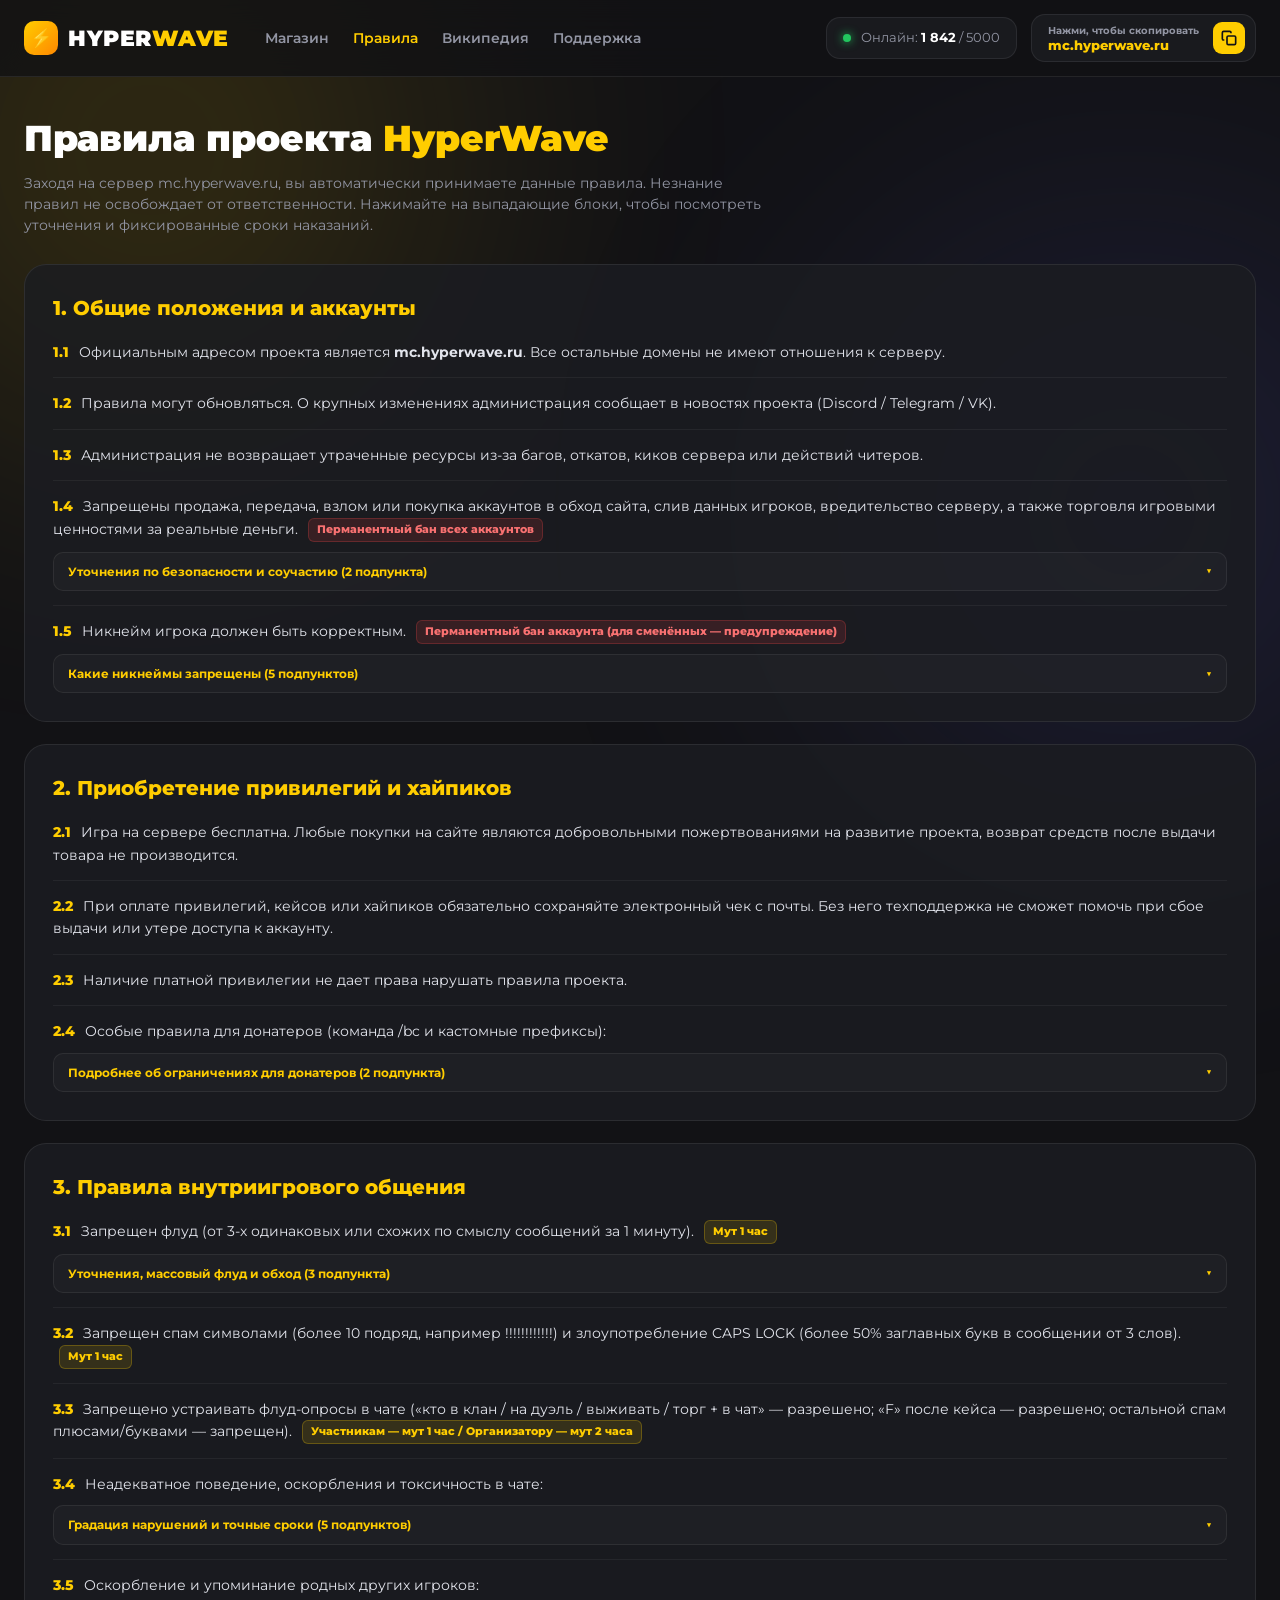
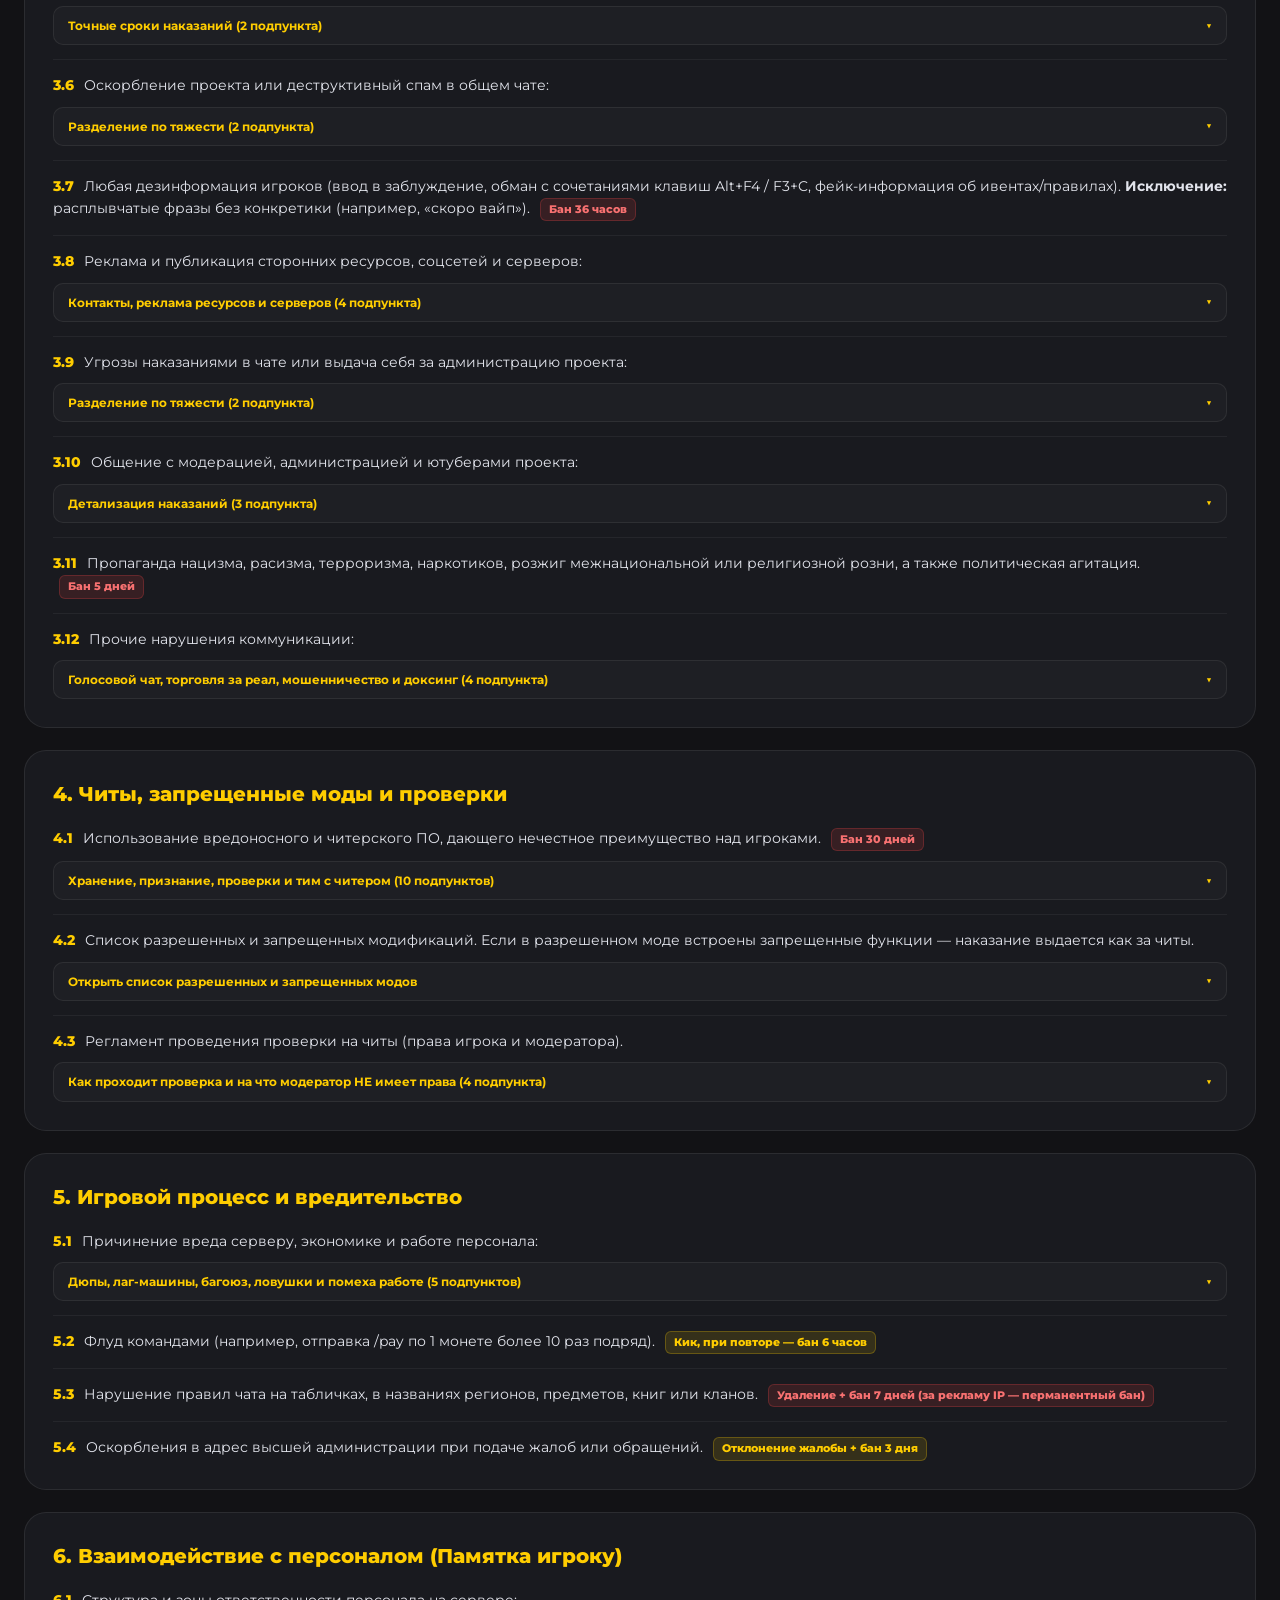
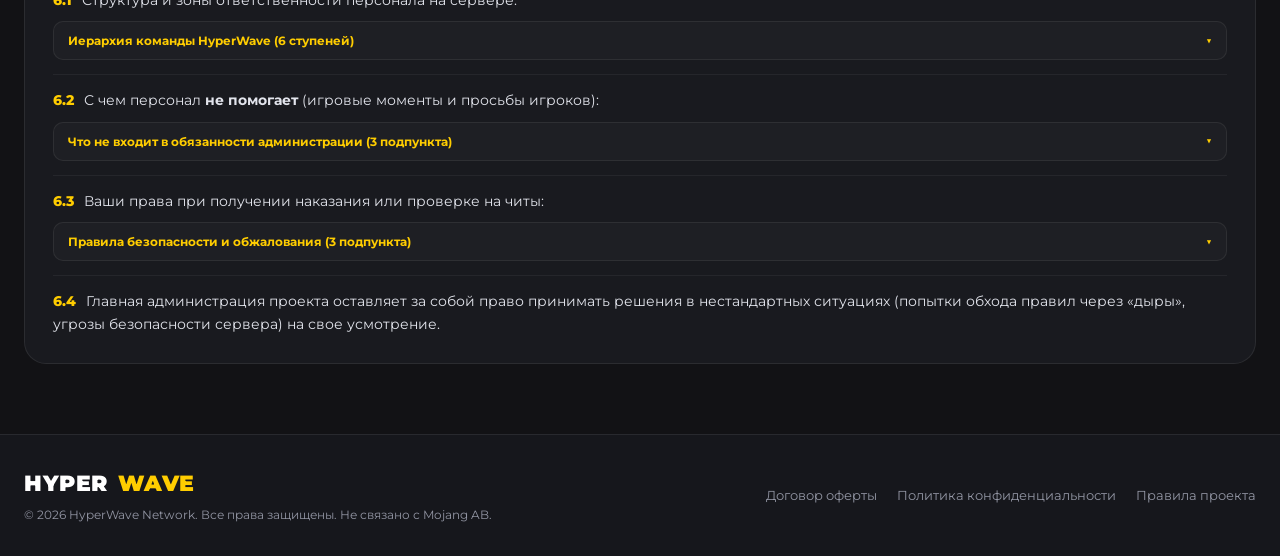
==== rules.html @ 08b2f6ff "Add files via upload" ====
<!DOCTYPE html>
<html lang="ru">
<head>
    <meta charset="UTF-8">
    <meta name="viewport" content="width=device-width, initial-scale=1.0">
    <title>HyperWave — Правила сервера</title>
    <link rel="stylesheet" href="style.css">
    <link href="https://fonts.googleapis.com/css2?family=Montserrat:wght@500;600;700;800;900&display=swap" rel="stylesheet">
    <style>
        .rules-header {
            margin: 34px 0 28px;
        }
        .rules-header h1 {
            font-size: 36px;
            font-weight: 900;
            margin-bottom: 8px;
        }
        .rules-header p {
            color: var(--text-muted);
            font-size: 14px;
            max-width: 740px;
        }
        .rules-container {
            display: flex;
            flex-direction: column;
            gap: 22px;
            margin-bottom: 70px;
        }
        .rule-card {
            background: var(--bg-surface);
            border: 1px solid var(--border);
            border-radius: var(--radius-lg);
            padding: 28px;
        }
        .rule-card h2 {
            font-size: 20px;
            font-weight: 800;
            margin-bottom: 18px;
            color: var(--accent);
            display: flex;
            align-items: center;
            gap: 10px;
        }
        .rule-list {
            display: flex;
            flex-direction: column;
            gap: 14px;
        }
        .rule-item {
            font-size: 14px;
            line-height: 1.6;
            color: #e2e4ec;
            padding-bottom: 14px;
            border-bottom: 1px solid rgba(255, 255, 255, 0.05);
        }
        .rule-item:last-child {
            border-bottom: none;
            padding-bottom: 0;
        }
        .rule-num {
            font-weight: 800;
            color: var(--accent);
            margin-right: 6px;
        }
        .punish {
            display: inline-block;
            background: rgba(239, 68, 68, 0.14);
            color: #f87171;
            border: 1px solid rgba(239, 68, 68, 0.25);
            font-size: 11px;
            font-weight: 800;
            padding: 2px 8px;
            border-radius: 6px;
            margin-left: 6px;
            vertical-align: middle;
        }
        .punish.soft {
            background: rgba(255, 205, 0, 0.12);
            color: var(--accent);
            border-color: rgba(255, 205, 0, 0.25);
        }
        .punish.green {
            background: rgba(34, 197, 94, 0.14);
            color: #4ade80;
            border-color: rgba(34, 197, 94, 0.25);
        }

        /* Выпадающие списки */
        details.rule-details {
            margin-top: 10px;
            background: rgba(255, 255, 255, 0.025);
            border: 1px solid rgba(255, 255, 255, 0.07);
            border-radius: var(--radius-sm);
            overflow: hidden;
            transition: border-color 0.2s ease;
        }
        details.rule-details[open] {
            border-color: rgba(255, 205, 0, 0.35);
        }
        details.rule-details summary {
            padding: 9px 14px;
            font-size: 12px;
            font-weight: 700;
            color: var(--accent);
            cursor: pointer;
            list-style: none;
            display: flex;
            align-items: center;
            justify-content: space-between;
            user-select: none;
            transition: background 0.2s ease;
        }
        details.rule-details summary::-webkit-details-marker {
            display: none;
        }
        details.rule-details summary:hover {
            background: rgba(255, 205, 0, 0.06);
        }
        details.rule-details summary::after {
            content: '▼';
            font-size: 10px;
            transition: transform 0.25s ease;
        }
        details.rule-details[open] summary::after {
            transform: rotate(180deg);
        }
        .sub-rules {
            padding: 12px 16px 14px;
            border-top: 1px solid rgba(255, 255, 255, 0.05);
            display: flex;
            flex-direction: column;
            gap: 10px;
            background: rgba(18, 18, 21, 0.45);
            animation: slideDown 0.22s ease-out;
        }
        @keyframes slideDown {
            from { opacity: 0; transform: translateY(-4px); }
            to { opacity: 1; transform: translateY(0); }
        }
        .sub-rule-item {
            font-size: 13px;
            color: #c5c8d4;
            line-height: 1.55;
            padding-left: 10px;
            border-left: 2px solid rgba(255, 205, 0, 0.35);
        }
        .sub-num {
            font-weight: 800;
            color: #ffffff;
            margin-right: 5px;
        }
        .mods-grid {
            display: grid;
            grid-template-columns: repeat(auto-fill, minmax(250px, 1fr));
            gap: 8px;
            margin-top: 6px;
        }
        .mod-tag {
            background: var(--bg-input);
            border: 1px solid var(--border);
            padding: 6px 10px;
            border-radius: 7px;
            font-size: 12px;
            display: flex;
            justify-content: space-between;
            align-items: center;
            gap: 8px;
        }
        .mod-tag span {
            color: #f87171;
            font-weight: 700;
            font-size: 11px;
            white-space: nowrap;
        }
        .mod-tag.soft span {
            color: var(--accent);
        }
        .mod-tag.allowed span {
            color: #4ade80;
        }
        .nav-links a.active {
            color: var(--accent);
        }
    </style>
</head>
<body>

    <div class="bg-glow bg-glow-1"></div>
    <div class="bg-glow bg-glow-2"></div>

    <header class="navbar">
        <div class="container nav-inner">
            <div class="nav-left">
                <a href="index.html" class="logo">
                    <span class="logo-badge">⚡</span>
                    <span class="logo-text">HYPER<span class="accent">WAVE</span></span>
                </a>
                <nav class="nav-links">
    <a href="index.html">Магазин</a>
    <a href="rules.html" class="active">Правила</a>
    <a href="#">Википедия</a>
    <a href="#">Поддержка</a>
</nav>
            </div>

            <div class="nav-right">
                <div class="online-pill">
                    <span class="pulse-dot"></span>
                    <span>Онлайн: <strong>1 842</strong> / 5000</span>
                </div>
                <button class="ip-header-btn" onclick="copyIP()">
                    <div class="ip-header-meta">
                        <span class="ip-label">Нажми, чтобы скопировать</span>
                        <span class="ip-val" id="server-ip">mc.hyperwave.ru</span>
                    </div>
                    <div class="copy-icon-box">
                        <svg width="16" height="16" viewBox="0 0 24 24" fill="none" stroke="currentColor" stroke-width="2.5">
                            <rect x="9" y="9" width="13" height="13" rx="2" ry="2"></rect>
                            <path d="M5 15H4a2 2 0 0 1-2-2V4a2 2 0 0 1 2-2h9a2 2 0 0 1 2 2v1"></path>
                        </svg>
                    </div>
                </button>
            </div>
        </div>
    </header>

    <main class="container">
        <div class="rules-header">
            <h1>Правила проекта <span class="accent">HyperWave</span></h1>
            <p>Заходя на сервер mc.hyperwave.ru, вы автоматически принимаете данные правила. Незнание правил не освобождает от ответственности. Нажимайте на выпадающие блоки, чтобы посмотреть уточнения и фиксированные сроки наказаний.</p>
        </div>

        <div class="rules-container">
            <!-- 1. Общие положения -->
            <section class="rule-card">
                <h2>1. Общие положения и аккаунты</h2>
                <div class="rule-list">
                    <div class="rule-item">
                        <span class="rule-num">1.1</span> Официальным адресом проекта является <strong>mc.hyperwave.ru</strong>. Все остальные домены не имеют отношения к серверу.
                    </div>
                    <div class="rule-item">
                        <span class="rule-num">1.2</span> Правила могут обновляться. О крупных изменениях администрация сообщает в новостях проекта (Discord / Telegram / VK).
                    </div>
                    <div class="rule-item">
                        <span class="rule-num">1.3</span> Администрация не возвращает утраченные ресурсы из-за багов, откатов, киков сервера или действий читеров.
                    </div>
                    <div class="rule-item">
                        <span class="rule-num">1.4</span> Запрещены продажа, передача, взлом или покупка аккаунтов в обход сайта, слив данных игроков, вредительство серверу, а также торговля игровыми ценностями за реальные деньги. <span class="punish">Перманентный бан всех аккаунтов</span>
                        <details class="rule-details">
                            <summary>Уточнения по безопасности и соучастию (2 подпункта)</summary>
                            <div class="sub-rules">
                                <div class="sub-rule-item"><span class="sub-num">1.4.1</span> Осознанное соучастие в продаже валюты, взломах или вредительстве проекту наказывается аналогично. <span class="punish">Перманентный бан</span></div>
                                <div class="sub-rule-item"><span class="sub-num">1.4.2</span> Ответственность за безопасность аккаунта несет его владелец. Если аккаунт был взломан или передан, и с него нанесли серьезный вред серверу — разбану он не подлежит.</div>
                            </div>
                        </details>
                    </div>
                    <div class="rule-item">
                        <span class="rule-num">1.5</span> Никнейм игрока должен быть корректным. <span class="punish">Перманентный бан аккаунта (для сменённых — предупреждение)</span>
                        <details class="rule-details">
                            <summary>Какие никнеймы запрещены (5 подпунктов)</summary>
                            <div class="sub-rules">
                                <div class="sub-rule-item"><span class="sub-num">1.5.1</span> Имитирующие никнеймы высшей администрации (исключение — медиа-партнеры проекта).</div>
                                <div class="sub-rule-item"><span class="sub-num">1.5.2</span> Содержащие прямой мат, оскорбления игроков или пожелания смерти сотрудникам проекта.</div>
                                <div class="sub-rule-item"><span class="sub-num">1.5.3</span> Сексуального или откровенно аморального характера.</div>
                                <div class="sub-rule-item"><span class="sub-num">1.5.4</span> Содержащие названия читов и запрещенного ПО (пример: <code>Celestial777</code>).</div>
                                <div class="sub-rule-item"><span class="sub-num">1.5.5</span> Содержащие рекламу сторонних серверов или слова из анти-спам фильтра (в том числе завуалированные).</div>
                            </div>
                        </details>
                    </div>
                </div>
            </section>

            <!-- 2. Донат и платные услуги -->
            <section class="rule-card">
                <h2>2. Приобретение привилегий и хайпиков</h2>
                <div class="rule-list">
                    <div class="rule-item">
                        <span class="rule-num">2.1</span> Игра на сервере бесплатна. Любые покупки на сайте являются добровольными пожертвованиями на развитие проекта, возврат средств после выдачи товара не производится.
                    </div>
                    <div class="rule-item">
                        <span class="rule-num">2.2</span> При оплате привилегий, кейсов или хайпиков обязательно сохраняйте электронный чек с почты. Без него техподдержка не сможет помочь при сбое выдачи или утере доступа к аккаунту.
                    </div>
                    <div class="rule-item">
                        <span class="rule-num">2.3</span> Наличие платной привилегии не дает права нарушать правила проекта.
                    </div>
                    <div class="rule-item">
                        <span class="rule-num">2.4</span> Особые правила для донатеров (команда <code>/bc</code> и кастомные префиксы):
                        <details class="rule-details">
                            <summary>Подробнее об ограничениях для донатеров (2 подпункта)</summary>
                            <div class="sub-rules">
                                <div class="sub-rule-item"><span class="sub-num">2.4.1</span> Запрещено использовать <code>/bc</code> для флуда, нарушать в объявлениях правила чата или подделывать системные сообщения сервера. <span class="punish soft">Бан 2 дня</span></div>
                                <div class="sub-rule-item"><span class="sub-num">2.4.2</span> Кастомный префикс проходит модерацию. Запрещены оскорбления, мат и теги персонала (<code>Helper</code>, <code>Moder</code>, <code>Admin</code>, <code>Owner</code>, <code>Dev</code> и т.п.). При отклонении префикса из-за нарушения правил возврат средств не производится. <span class="punish soft">Отказ в выдаче префикса</span></div>
                            </div>
                        </details>
                    </div>
                </div>
            </section>

            <!-- 3. Внутриигровое общение -->
            <section class="rule-card">
                <h2>3. Правила внутриигрового общения</h2>
                <div class="rule-list">
                    <div class="rule-item">
                        <span class="rule-num">3.1</span> Запрещен флуд (от 3-х одинаковых или схожих по смыслу сообщений за 1 минуту). <span class="punish soft">Мут 1 час</span>
                        <details class="rule-details">
                            <summary>Уточнения, массовый флуд и обход (3 подпункта)</summary>
                            <div class="sub-rules">
                                <div class="sub-rule-item"><span class="sub-num">3.1.1</span> Согласованный спам одним и тем же текстом с группой игроков или через твинк-аккаунты. <span class="punish soft">Мут каждому на 2 часа</span></div>
                                <div class="sub-rule-item"><span class="sub-num">3.1.2</span> Массовый флуд одинаковыми сообщениями или буквами в короткий промежуток времени (<strong>исключение:</strong> написание «F» / поздравлений после выбивания игроком редкой награды из кейса). <span class="punish soft">Мут каждому участнику на 1 час</span></div>
                                <div class="sub-rule-item"><span class="sub-num">3.1.3</span> Обход кулдауна через <code>/bc</code> (2 сообщения в глобал + <code>/bc</code> или наоборот). <span class="punish soft">Мут 3 часа</span></div>
                            </div>
                        </details>
                    </div>

                    <div class="rule-item">
                        <span class="rule-num">3.2</span> Запрещен спам символами (более 10 подряд, например <code>!!!!!!!!!!!!</code>) и злоупотребление CAPS LOCK (более 50% заглавных букв в сообщении от 3 слов). <span class="punish soft">Мут 1 час</span>
                    </div>

                    <div class="rule-item">
                        <span class="rule-num">3.3</span> Запрещено устраивать флуд-опросы в чате («кто в клан / на дуэль / выживать / торг + в чат» — разрешено; «F» после кейса — разрешено; остальной спам плюсами/буквами — запрещен). <span class="punish soft">Участникам — мут 1 час / Организатору — мут 2 часа</span>
                    </div>

                    <div class="rule-item">
                        <span class="rule-num">3.4</span> Неадекватное поведение, оскорбления и токсичность в чате:
                        <details class="rule-details">
                            <summary>Градация нарушений и точные сроки (5 подпунктов)</summary>
                            <div class="sub-rules">
                                <div class="sub-rule-item"><span class="sub-num">3.4.1</span> Чрезмерное злоупотребление нецензурной лексикой (мат в каждом сообщении). <span class="punish soft">Мут 1 час</span></div>
                                <div class="sub-rule-item"><span class="sub-num">3.4.2</span> Оскорбления, унижения и угрозы в адрес игроков (даже без указания конкретного ника). <span class="punish soft">Мут 2 часа</span></div>
                                <div class="sub-rule-item"><span class="sub-num">3.4.3</span> Аморальное поведение и откровенный контент 18+ в общем чате. <span class="punish soft">Мут 2 часа</span></div>
                                <div class="sub-rule-item"><span class="sub-num">3.4.4</span> Систематическая травля игроков и грубое неадекватное поведение. <span class="punish soft">Мут 6 часов</span></div>
                                <div class="sub-rule-item"><span class="sub-num">3.4.5</span> Призывы к суициду или причинению себе вреда. <span class="punish">Мут 12 часов</span></div>
                            </div>
                        </details>
                    </div>

                    <div class="rule-item">
                        <span class="rule-num">3.5</span> Оскорбление и упоминание родных других игроков:
                        <details class="rule-details">
                            <summary>Точные сроки наказаний (2 подпункта)</summary>
                            <div class="sub-rules">
                                <div class="sub-rule-item"><span class="sub-num">3.5.1</span> Токсичное или завуалированное упоминание родных другого игрока. <span class="punish soft">Мут 1 день</span></div>
                                <div class="sub-rule-item"><span class="sub-num">3.5.2</span> Прямое оскорбление родителей или семьи другого игрока. <span class="punish">Мут 5 дней</span></div>
                            </div>
                        </details>
                    </div>

                    <div class="rule-item">
                        <span class="rule-num">3.6</span> Оскорбление проекта или деструктивный спам в общем чате:
                        <details class="rule-details">
                            <summary>Разделение по тяжести (2 подпункта)</summary>
                            <div class="sub-rules">
                                <div class="sub-rule-item"><span class="sub-num">3.6.1</span> Деструктивное нытье и провокации в общем чате без прямых оскорблений (конструктивная критика на форуме/в Discord разрешена). <span class="punish soft">Мут 2 часа</span></div>
                                <div class="sub-rule-item"><span class="sub-num">3.6.2</span> Прямое оскорбление и унижение проекта в любом чате. <span class="punish">Бан 7 дней</span></div>
                            </div>
                        </details>
                    </div>

                    <div class="rule-item">
                        <span class="rule-num">3.7</span> Любая дезинформация игроков (ввод в заблуждение, обман с сочетаниями клавиш <code>Alt+F4</code> / <code>F3+C</code>, фейк-информация об ивентах/правилах). <strong>Исключение:</strong> расплывчатые фразы без конкретики (например, «скоро вайп»). <span class="punish">Бан 36 часов</span>
                    </div>

                    <div class="rule-item">
                        <span class="rule-num">3.8</span> Реклама и публикация сторонних ресурсов, соцсетей и серверов:
                        <details class="rule-details">
                            <summary>Контакты, реклама ресурсов и серверов (4 подпункта)</summary>
                            <div class="sub-rules">
                                <div class="sub-rule-item"><span class="sub-num">3.8.1</span> Публикация личных Discord/Telegram-тегов в глобальном чате (разрешено в ЛС или при проверке модератором). <span class="punish soft">Мут 1 час</span></div>
                                <div class="sub-rule-item"><span class="sub-num">3.8.2</span> Упоминание и реклама сторонних групп, каналов и сайтов, не связанных с проектом. <span class="punish soft">Мут 2 дня (за обход — бан 3 дня)</span></div>
                                <div class="sub-rule-item"><span class="sub-num">3.8.3</span> Реклама других Minecraft-серверов в любом чате (включая ЛС и попытки обхода). <span class="punish">Перманентный бан</span></div>
                                <div class="sub-rule-item"><span class="sub-num">3.8.4</span> Распространение вредоносных ссылок, скримеров, стиллеров. <span class="punish">Перманентный бан</span></div>
                            </div>
                        </details>
                    </div>

                    <div class="rule-item">
                        <span class="rule-num">3.9</span> Угрозы наказаниями в чате или выдача себя за администрацию проекта:
                        <details class="rule-details">
                            <summary>Разделение по тяжести (2 подпункта)</summary>
                            <div class="sub-rules">
                                <div class="sub-rule-item"><span class="sub-num">3.9.1</span> Пустые угрозы баном, киком или мутом другим игрокам. <span class="punish soft">Мут 2 часа</span></div>
                                <div class="sub-rule-item"><span class="sub-num">3.9.2</span> Выдача себя за администратора, модератора или сотрудника проекта. <span class="punish">Бан 7 дней</span></div>
                            </div>
                        </details>
                    </div>

                    <div class="rule-item">
                        <span class="rule-num">3.10</span> Общение с модерацией, администрацией и ютуберами проекта:
                        <details class="rule-details">
                            <summary>Детализация наказаний (3 подпункта)</summary>
                            <div class="sub-rules">
                                <div class="sub-rule-item"><span class="sub-num">3.10.1</span> Выпрашивание ресурсов, привилегий или снятия наказаний у персонала проекта. <span class="punish soft">Варн (предупреждение), далее мут 2 часа</span></div>
                                <div class="sub-rule-item"><span class="sub-num">3.10.2</span> Прямое оскорбление модератора, администратора или ютубера проекта в любом чате. <span class="punish">Бан 7 дней</span></div>
                                <div class="sub-rule-item"><span class="sub-num">3.10.3</span> Оскорбление родных администрации или ютуберов. <span class="punish">Бан 14 дней</span></div>
                            </div>
                        </details>
                    </div>

                    <div class="rule-item">
                        <span class="rule-num">3.11</span> Пропаганда нацизма, расизма, терроризма, наркотиков, розжиг межнациональной или религиозной розни, а также политическая агитация. <span class="punish">Бан 5 дней</span>
                    </div>

                    <div class="rule-item">
                        <span class="rule-num">3.12</span> Прочие нарушения коммуникации:
                        <details class="rule-details">
                            <summary>Голосовой чат, торговля за реал, мошенничество и доксинг (4 подпункта)</summary>
                            <div class="sub-rules">
                                <div class="sub-rule-item"><span class="sub-num">3.12.1</span> Включение громкой музыки и посторонних звуков (Soundpad) в голосовой чат. <span class="punish soft">Мут 2 часа</span></div>
                                <div class="sub-rule-item"><span class="sub-num">3.12.2</span> Попытка продажи или обмена игровых ценностей за реальную валюту либо предметы из других игр. <span class="punish">Перманентный бан</span></div>
                                <div class="sub-rule-item"><span class="sub-num">3.12.3</span> Мошенничество, связанное с реальными деньгами или взломом аккаунтов. <span class="punish">Бан 15 дней</span></div>
                                <div class="sub-rule-item"><span class="sub-num">3.12.4</span> Слив личных данных игроков или персонала (доксинг, сватинг) и угрозы этим. <span class="punish">Перманентный бан</span></div>
                            </div>
                        </details>
                    </div>
                </div>
            </section>

            <!-- 4. Запрещенное ПО -->
            <section class="rule-card">
                <h2>4. Читы, запрещенные моды и проверки</h2>
                <div class="rule-list">
                    <div class="rule-item">
                        <span class="rule-num">4.1</span> Использование вредоносного и читерского ПО, дающего нечестное преимущество над игроками. <span class="punish">Бан 30 дней</span>
                        <details class="rule-details">
                            <summary>Хранение, признание, проверки и тим с читером (10 подпунктов)</summary>
                            <div class="sub-rules">
                                <div class="sub-rule-item"><span class="sub-num">4.1.1</span> Хранение читов на ПК или их удаление менее чем за 14 дней до проверки. <span class="punish">Бан 30 дней</span></div>
                                <div class="sub-rule-item"><span class="sub-num">4.1.2</span> Осознанная совместная игра в команде (тим) с игроком, использующим читы. <span class="punish">Бан 28 дней</span></div>
                                <div class="sub-rule-item"><span class="sub-num">4.1.3</span> Добровольное признание в использовании читов <strong>во время проверки</strong>. <span class="punish">Бан 27 дней</span></div>
                                <div class="sub-rule-item"><span class="sub-num">4.1.4</span> Признание в наличии у себя читов в любом игровом чате. <span class="punish soft">Бан 7 дней</span></div>
                                <div class="sub-rule-item"><span class="sub-num">4.1.5</span> Отказ от проверки, игнорирование модератора, выход с сервера во время проверки или намеренное её затягивание. <span class="punish">Бан 30 дней</span></div>
                                <div class="sub-rule-item"><span class="sub-num">4.1.6</span> Саботаж и уклон от проверки: создание фейк-папок с названиями читов, оскорбления модератора, а также частые повторяющиеся вопросы не по теме проверки или навязчивые просьбы не банить после предупреждения проверяющего. <span class="punish">Бан 30 дней</span></div>
                                <div class="sub-rule-item"><span class="sub-num">4.1.7</span> Использование виртуальных машин, блокировка доступа к дискам/программам или запуск <code>.bat</code>-скриптов очистки перед проверкой. <span class="punish">Бан 30 дней (хранение .bat очистки — бан 14 дней)</span></div>
                                <div class="sub-rule-item"><span class="sub-num">4.1.8</span> Обход активной блокировки аккаунта с твинков. <span class="punish">Бан 45 дней</span></div>
                                <div class="sub-rule-item"><span class="sub-num">4.1.9</span> Использование авто-копателей, авто-рыбалки, авто-лесорубов и кликеров для AFK-фарма. <span class="punish soft">Бан 5 дней (PvP-кликеры — бан 14 дней)</span></div>
                                <div class="sub-rule-item"><span class="sub-num">4.1.10</span> Использование ботов и скриптов, полностью автоматизирующих сложные игровые процессы (авто-сдача на фармилках, бот-казино и т.п.). <span class="punish">Бан 15 дней</span></div>
                            </div>
                        </details>
                    </div>

                    <div class="rule-item">
                        <span class="rule-num">4.2</span> Список разрешенных и запрещенных модификаций. Если в разрешенном моде встроены запрещенные функции — наказание выдается как за читы.
                        <details class="rule-details">
                            <summary>Открыть список разрешенных и запрещенных модов</summary>
                            <div class="sub-rules">
                                <div class="sub-rule-item">
                                    <strong>Разрешенные моды и визуалы:</strong>
                                    <div class="mods-grid">
                                        <div class="mod-tag allowed">Sodium / OptiFine / Iris <span>Разрешено</span></div>
                                        <div class="mod-tag allowed">Litematica (без Printer / EasyPlace) <span>Разрешено</span></div>
                                        <div class="mod-tag allowed">Xaero's/Voxel Minimap <span>Разрешено</span></div>
                                        <div class="mod-tag allowed">Really / Pulse / Fly Visuals <span>Разрешено</span></div>
                                    </div>
                                </div>
                                <div class="sub-rule-item">
                                    <strong>Запрещенные моды (средняя тяжесть):</strong>
                                    <div class="mods-grid">
                                        <div class="mod-tag soft">ElytraSwap / ArmorHotSwap <span>Бан 5 дней</span></div>
                                        <div class="mod-tag soft">AFK-Fish Mod <span>Бан 5 дней</span></div>
                                        <div class="mod-tag soft">InvMove / TopkaAutoBuy <span>Бан 7 дней</span></div>
                                        <div class="mod-tag soft">Litematica Printer / EasyPlace <span>Бан 7 дней</span></div>
                                        <div class="mod-tag soft">GoProne / CleanCut <span>Бан 14 дней</span></div>
                                        <div class="mod-tag soft">Grass Bypass / FastExp / Trajectories <span>Бан 14 дней</span></div>
                                        <div class="mod-tag soft">StepUp Mod <span>Бан 20 дней</span></div>
                                    </div>
                                </div>
                                <div class="sub-rule-item">
                                    <strong>Приравниваются к читам (Бан 30 дней):</strong>
                                    <div class="mods-grid">
                                        <div class="mod-tag">InventoryProfilesNext / ChestStealer <span>Бан 30 дней</span></div>
                                        <div class="mod-tag">Inventory Totem / AutoTotem / AutoArmor <span>Бан 30 дней</span></div>
                                        <div class="mod-tag">X-Ray / ChestESP / DiamondSim / SeedCracker <span>Бан 30 дней</span></div>
                                        <div class="mod-tag">FreeCam / NoClipFly / ElytraFly <span>Бан 30 дней</span></div>
                                        <div class="mod-tag">Baritone / Fabritone / Tweakeroo <span>Бан 30 дней</span></div>
                                        <div class="mod-tag">ClickCrystal / AutoClicky / AutoMaceSwap <span>Бан 30 дней</span></div>
                                        <div class="mod-tag">Aim Assistance / AutoAttack / TriggerBot <span>Бан 30 дней</span></div>
                                        <div class="mod-tag">PlayerHighlighter / Изменение хитбоксов <span>Бан 30 дней</span></div>
                                        <div class="mod-tag">NoJumpDelay / AutoLeave / FlySpeed / WorldDownloader <span>Бан 30 дней</span></div>
                                    </div>
                                </div>
                            </div>
                        </details>
                    </div>

                    <div class="rule-item">
                        <span class="rule-num">4.3</span> Регламент проведения проверки на читы (права игрока и модератора).
                        <details class="rule-details">
                            <summary>Как проходит проверка и на что модератор НЕ имеет права (4 подпункта)</summary>
                            <div class="sub-rules">
                                <div class="sub-rule-item"><span class="sub-num">4.3.1</span> Проверка проводится только с ПК (не с телефона) через программу <strong>AnyDesk</strong>. Если возникают проблемы с подключением, допускается проверка через демонстрацию экрана в <strong>Discord</strong>.</div>
                                <div class="sub-rule-item"><span class="sub-num">4.3.2</span> Модератор имеет право запрашивать только управление мышью и клавиатурой. Запрашивать полный доступ к системе запрещено.</div>
                                <div class="sub-rule-item"><span class="sub-num">4.3.3</span> Модератору запрещено скидывать вам какие-либо файлы со своего ПК. Все утилиты для проверки (SystemInformer, Everything, RecentFilesView, ShellbagAnalyzer, JournalTrace и др.) вы скачиваете сами с официальных сайтов или GitHub.</div>
                                <div class="sub-rule-item"><span class="sub-num">4.3.4</span> Старшая модерация (Moder+) при наличии веских подозрений в продаже валюты вправе попросить показать историю заказов на торговых площадках (FunPay и аналоги).</div>
                            </div>
                        </details>
                    </div>
                </div>
            </section>

            <!-- 5. Игровой процесс -->
            <section class="rule-card">
                <h2>5. Игровой процесс и вредительство</h2>
                <div class="rule-list">
                    <div class="rule-item">
                        <span class="rule-num">5.1</span> Причинение вреда серверу, экономике и работе персонала:
                        <details class="rule-details">
                            <summary>Дюпы, лаг-машины, багоюз, ловушки и помеха работе (5 подпунктов)</summary>
                            <div class="sub-rules">
                                <div class="sub-rule-item"><span class="sub-num">5.1.1</span> Использование и распространение дюпов. <span class="punish">Перманентный бан</span></div>
                                <div class="sub-rule-item"><span class="sub-num">5.1.2</span> Постройка лаг-машин и механизмов, намеренно нагружающих сервер. <span class="punish">Перманентный бан</span></div>
                                <div class="sub-rule-item"><span class="sub-num">5.1.3</span> Использование багов сервера в корыстных целях (багоюз). <span class="punish">Бан 14 дней</span></div>
                                <div class="sub-rule-item"><span class="sub-num">5.1.4</span> Создание заливов (лава/вода над постройками) и ловушек, из которых невозможно выбраться из-за ограничений сервера (стойки для брони, рыхлый снег, песок душ и т.д.). <span class="punish">Бан 14 дней + снос постройки</span></div>
                                <div class="sub-rule-item"><span class="sub-num">5.1.5</span> Помеха работе персонала: ложные вызовы, отвлечение модерации «по рофлу» или спам в <code>/report</code>. <span class="punish soft">Бан 6 часов</span></div>
                            </div>
                        </details>
                    </div>

                    <div class="rule-item">
                        <span class="rule-num">5.2</span> Флуд командами (например, отправка <code>/pay</code> по 1 монете более 10 раз подряд). <span class="punish soft">Кик, при повторе — бан 6 часов</span>
                    </div>

                    <div class="rule-item">
                        <span class="rule-num">5.3</span> Нарушение правил чата на табличках, в названиях регионов, предметов, книг или кланов. <span class="punish">Удаление + бан 7 дней (за рекламу IP — перманентный бан)</span>
                    </div>

                    <div class="rule-item">
                        <span class="rule-num">5.4</span> Оскорбления в адрес высшей администрации при подаче жалоб или обращений. <span class="punish soft">Отклонение жалобы + бан 3 дня</span>
                    </div>
                </div>
            </section>
            <!-- 6. Иерархия персонала и памятка игроку -->
            <section class="rule-card">
                <h2>6. Взаимодействие с персоналом (Памятка игроку)</h2>
                <div class="rule-list">
                    <div class="rule-item">
                        <span class="rule-num">6.1</span> Структура и зоны ответственности персонала на сервере:
                        <details class="rule-details">
                            <summary>Иерархия команды HyperWave (6 ступеней)</summary>
                            <div class="sub-rules">
    <div class="sub-rule-item"><span class="sub-num">6.1.1</span> <strong class="staff-rank-title role-helper">HELPER</strong> — отвечает на вопросы игроков в чате, следит за порядком (борьба с матом, спамом и CAPS LOCK), выдает лайтовые наказания исключительно по чату. На проверки не вызывает.</div>
    <div class="sub-rule-item"><span class="sub-num">6.1.2</span> <strong class="staff-rank-title role-senior-helper">ST.HELPER</strong> — опытный сотрудник чат-состава. Имеет расширенные полномочия и право выдавать временные блокировки (баны) за грубые нарушения правил общения (реклама, жесткие оскорбления).</div>
    <div class="sub-rule-item"><span class="sub-num">6.1.3</span> <strong class="staff-rank-title role-moderator">MODER</strong> — игровой силовой блок. Выдает баны строго <strong>по реку</strong> (видеозаписи нарушения, присылаемой в Discord/Telegram) либо если находится в режиме спектатора (наблюдения) и своими глазами видит нарушение.</div>
    <div class="sub-rule-item"><span class="sub-num">6.1.4</span> <strong class="staff-rank-title role-senior-moderator">ST.MODER</strong> — технический надзор. Самостоятельно вызывает игроков на проверки на читы, банит за нарушения, связанные с постройками (гриф, ловушки), и проверяет торговые площадки (FunPay).</div>
    <div class="sub-rule-item"><span class="sub-num">6.1.5</span> <strong class="staff-rank-title role-chief-moderator">GL.MODER</strong> — высшая ступень контроля безопасности. Полномочен полностью <strong>отключать аккаунты</strong> за вредительство, дюпы и махинации; борется с бот-фермами и продавцами валюты. Курирует стажеров и имеет прямую связь с вышкой.</div>
    <div class="sub-rule-item"><span class="sub-num">6.1.6</span> <strong class="staff-rank-title role-curator">CURATOR</strong> — руководство проектом. Отвечает за набор людей в состав, утверждение кастомных префиксов, решение глобальных вопросов и координацию всех отделов.</div>
</div>
                        </details>
                    </div>

                    <div class="rule-item">
                        <span class="rule-num">6.2</span> С чем персонал <strong>не помогает</strong> (игровые моменты и просьбы игроков):
                        <details class="rule-details">
                            <summary>Что не входит в обязанности администрации (3 подпункта)</summary>
                            <div class="sub-rules">
                                <div class="sub-rule-item"><span class="sub-num">6.2.1</span> Администрация не вмешивается в игровой процесс: не возвращает вещи после смерти в PvP или от мобов, не возмещает лут при гриферстве и обманах во время обменов без гаранта.</div>
                                <div class="sub-rule-item"><span class="sub-num">6.2.2</span> Если вы сами добавили игрока в свой регион или клан, а он забрал ресурсы — это игровой момент, наказание за это не выдается.</div>
                                <div class="sub-rule-item"><span class="sub-num">6.2.3</span> Персонал не телепортирует игроков по личным просьбам, не выдает ресурсы, не меняет время суток и не удаляет чужие приваты.</div>
                            </div>
                        </details>
                    </div>

                    <div class="rule-item">
                        <span class="rule-num">6.3</span> Ваши права при получении наказания или проверке на читы:
                        <details class="rule-details">
                            <summary>Правила безопасности и обжалования (3 подпункта)</summary>
                            <div class="sub-rules">
                                <div class="sub-rule-item"><span class="sub-num">6.3.1</span> На каждое выданное наказание у модератора есть доказательства (скриншот или запись). Если вы не согласны с баном или мутом, вы можете подать обжалование на форуме или в поддержке в течение <strong>3 дней</strong>.</div>
                                <div class="sub-rule-item"><span class="sub-num">6.3.2</span> Модератор <strong>не имеет права</strong> просить у вас пароль от аккаунта, коды из соцсетей, полный доступ к вашей файловой системе через AnyDesk или заставлять скачивать сторонние программы с личных ссылок.</div>
                                <div class="sub-rule-item"><span class="sub-num">6.3.3</span> Если сотрудник персонала превышает полномочия, ведет себя неадекватно или покрывает нарушителей — вы можете подать жалобу на него в разделе поддержки, приложив доказательства.</div>
                            </div>
                        </details>
                    </div>

                    <div class="rule-item">
                        <span class="rule-num">6.4</span> Главная администрация проекта оставляет за собой право принимать решения в нестандартных ситуациях (попытки обхода правил через «дыры», угрозы безопасности сервера) на свое усмотрение.
                    </div>
                </div>
            </section>
        </div>
    </main>

    <footer class="footer">
        <div class="container footer-inner">
            <div>
                <div class="logo">HYPER<span class="accent">WAVE</span></div>
                <p class="footer-copy">© 2026 HyperWave Network. Все права защищены. Не связано с Mojang AB.</p>
            </div>
            <div class="footer-links">
                <a href="#">Договор оферты</a>
                <a href="#">Политика конфиденциальности</a>
                <a href="rules.html">Правила проекта</a>
            </div>
        </div>
    </footer>

    <div class="toast" id="toast">IP адрес mc.hyperwave.ru скопирован!</div>
    <script src="script.js"></script>
</body>
</html>
---- style.css ----
:root {
    --bg-body: #121215;
    --bg-surface: rgba(28, 29, 34, 0.85);
    --bg-card: #1d1e24;
    --bg-input: #262830;
    --accent: #ffcd00;
    --accent-hover: #ffe047;
    --green-bonus: #22c55e;
    --text-main: #ffffff;
    --text-muted: #9295a3;
    --border: rgba(255, 255, 255, 0.08);
    --divider-line: #2d3039;
    --radius-lg: 22px;
    --radius-md: 14px;
    --radius-sm: 10px;
}

* {
    box-sizing: border-box;
    margin: 0;
    padding: 0;
    font-family: 'Montserrat', sans-serif;
}

html {
    scroll-behavior: smooth;
}

body {
    background-color: var(--bg-body);
    color: var(--text-main);
    line-height: 1.5;
    overflow-x: hidden;
    position: relative;
}

.bg-glow {
    position: fixed;
    width: 600px;
    height: 600px;
    border-radius: 50%;
    filter: blur(140px);
    opacity: 0.14;
    pointer-events: none;
    z-index: -1;
}

.bg-glow-1 {
    top: -150px;
    left: -150px;
    background: #ffcd00;
}

.bg-glow-2 {
    bottom: 10%;
    right: -150px;
    background: #6366f1;
}

.container {
    max-width: 1280px;
    margin: 0 auto;
    padding: 0 24px;
}

.accent {
    color: var(--accent);
}

.navbar {
    background: rgba(18, 18, 21, 0.8);
    backdrop-filter: blur(16px);
    border-bottom: 1px solid var(--border);
    position: sticky;
    top: 0;
    z-index: 100;
    padding: 14px 0;
}

.nav-inner {
    display: flex;
    justify-content: space-between;
    align-items: center;
    gap: 20px;
}

.nav-left {
    display: flex;
    align-items: center;
    gap: 36px;
}

.logo {
    text-decoration: none;
    color: var(--text-main);
    font-size: 22px;
    font-weight: 900;
    display: flex;
    align-items: center;
    gap: 10px;
    letter-spacing: 0.5px;
}

.logo-badge {
    width: 34px;
    height: 34px;
    background: linear-gradient(135deg, #ffcd00, #ff8800);
    color: #121215;
    border-radius: 10px;
    display: flex;
    align-items: center;
    justify-content: center;
    font-size: 18px;
}

.nav-links {
    display: flex;
    gap: 24px;
}

.nav-links a.active {
    color: var(--accent) !important;
}

.nav-links a {
    color: var(--text-muted);
    text-decoration: none;
    font-size: 14px;
    font-weight: 600;
    transition: 0.2s ease-out;
}

.nav-links a:hover {
    color: var(--text-main);
}

.nav-right {
    display: flex;
    align-items: center;
    gap: 14px;
}

.online-pill {
    background: var(--bg-surface);
    border: 1px solid var(--border);
    padding: 10px 16px;
    border-radius: var(--radius-md);
    font-size: 13px;
    color: var(--text-muted);
    display: flex;
    align-items: center;
    gap: 10px;
}

.online-pill strong {
    color: var(--text-main);
}

.pulse-dot {
    width: 8px;
    height: 8px;
    background: #22c55e;
    border-radius: 50%;
    box-shadow: 0 0 10px #22c55e;
}

.ip-header-btn {
    background: var(--bg-surface);
    border: 1px solid var(--border);
    padding: 7px 10px 7px 16px;
    border-radius: var(--radius-md);
    display: flex;
    align-items: center;
    gap: 14px;
    cursor: pointer;
    color: var(--text-main);
    transition: 0.2s ease-out;
}

.ip-header-btn:hover {
    border-color: var(--accent);
}

.ip-header-meta {
    display: flex;
    flex-direction: column;
    text-align: left;
}

.ip-label {
    font-size: 10px;
    color: var(--text-muted);
    font-weight: 700;
}

.ip-val {
    font-size: 13px;
    font-weight: 800;
    color: var(--accent);
}

.copy-icon-box {
    background: var(--accent);
    color: #121215;
    width: 32px;
    height: 32px;
    border-radius: 9px;
    display: flex;
    align-items: center;
    justify-content: center;
}

.hero-banner {
    margin-top: 28px;
    background: linear-gradient(135deg, rgba(35, 37, 46, 0.9) 0%, rgba(22, 23, 29, 0.95) 100%);
    border: 1px solid var(--border);
    border-radius: var(--radius-lg);
    padding: 44px;
    display: grid;
    grid-template-columns: 1.25fr 0.75fr;
    gap: 30px;
    align-items: center;
    position: relative;
    overflow: hidden;
}

.hero-badges {
    display: flex;
    align-items: center;
    gap: 10px;
    margin-bottom: 18px;
    flex-wrap: wrap;
}

.version-badge,
.season-badge {
    display: inline-flex !important;
    align-items: center;
    justify-content: center;
    gap: 7px;
    height: 32px;
    padding: 0 14px;
    border-radius: 9px;
    font-size: 12px;
    font-weight: 800;
    line-height: 1;
    background: linear-gradient(135deg, rgba(255, 123, 0, 0.22), rgba(255, 68, 0, 0.12)) !important;
    color: #ff9d3b !important;
    border: 1px solid rgba(255, 123, 0, 0.4) !important;
    box-shadow: 0 0 18px rgba(255, 123, 0, 0.15);
}


.version-badge {
    background: rgba(255, 205, 0, 0.14) !important;
    color: var(--accent) !important;
    border: 1px solid rgba(255, 205, 0, 0.35) !important;
}


.season-badge svg {
    flex-shrink: 0;
    filter: drop-shadow(0 0 6px rgba(255, 123, 0, 0.6));
}


.hero-content h1 {
    font-size: 40px;
    font-weight: 900;
    line-height: 1.15;
    margin-bottom: 14px;
}

.hero-content p {
    color: var(--text-muted);
    font-size: 15px;
    max-width: 520px;
    margin-bottom: 28px;
}

.hero-actions {
    display: flex;
    align-items: center;
    gap: 14px;
    flex-wrap: wrap;
}

.btn-primary {
    background: var(--accent);
    color: #121215;
    border: none;
    padding: 14px 26px;
    border-radius: var(--radius-md);
    font-weight: 800;
    font-size: 14px;
    text-decoration: none;
    cursor: pointer;
    transition: 0.2s ease-out;
    display: inline-flex;
    align-items: center;
    justify-content: center;
}

.btn-primary:hover {
    background: var(--accent-hover);
    transform: translateY(-2px);
    box-shadow: 0 8px 20px rgba(255, 205, 0, 0.25);
}

.hero-ip-box {
    background: var(--bg-input);
    border: 1px solid var(--border);
    padding: 8px 8px 8px 18px;
    border-radius: var(--radius-md);
    display: flex;
    align-items: center;
    gap: 16px;
    cursor: pointer;
    transition: 0.2s ease-out;
}

.hero-ip-box:hover {
    border-color: var(--accent);
}

.hero-ip-text {
    font-weight: 800;
    font-size: 14px;
}

.hero-ip-copy {
    background: var(--bg-card);
    color: var(--text-muted);
    padding: 6px 12px;
    border-radius: 8px;
    font-size: 12px;
    font-weight: 700;
}

.hero-art-card {
    background: radial-gradient(circle at center, rgba(255, 205, 0, 0.14) 0%, rgba(255, 255, 255, 0.02) 75%);
    border: 1px solid var(--border);
    border-radius: var(--radius-lg);
    padding: 24px;
    display: flex;
    flex-direction: column;
    align-items: center;
    justify-content: center;
}

.hero-svg-art {
    width: 160px;
    height: 160px;
    filter: drop-shadow(0 10px 25px rgba(255, 205, 0, 0.3));
}

.hero-art-caption {
    font-size: 12px;
    font-weight: 700;
    color: var(--text-muted);
    margin-top: 8px;
}

/* === ДИНАМИЧЕСКОЕ СВЕЧЕНИЕ (GLOW OUTLINE) БЛОКА ВАЛЮТЫ === */
.currency-section {
    margin-top: 28px;
    background: var(--bg-surface);
    backdrop-filter: blur(12px);
    border: 1px solid var(--border);
    border-radius: var(--radius-lg);
    padding: 30px;
    transition: box-shadow 0.4s ease, border-color 0.4s ease;
}

.currency-section.tier-5  { box-shadow: 0 0 25px rgba(255, 205, 0, 0.1); border-color: rgba(255, 205, 0, 0.25); }
.currency-section.tier-10 { box-shadow: 0 0 40px rgba(255, 205, 0, 0.2); border-color: rgba(255, 205, 0, 0.4); }
.currency-section.tier-15 { box-shadow: 0 0 60px rgba(255, 205, 0, 0.35); border-color: rgba(255, 205, 0, 0.6); }
.currency-section.tier-20 { box-shadow: 0 0 80px rgba(255, 205, 0, 0.5); border-color: rgba(255, 205, 0, 0.8); }
.currency-section.tier-25 { box-shadow: 0 0 110px rgba(255, 205, 0, 0.75), inset 0 0 35px rgba(255, 205, 0, 0.2); border-color: var(--accent); }

.currency-top {
    display: flex;
    justify-content: space-between;
    align-items: center;
    margin-bottom: 22px;
    flex-wrap: wrap;
    gap: 16px;
}

.currency-title-block {
    display: flex;
    align-items: center;
    gap: 16px;
}

.currency-icon {
    width: 48px;
    height: 48px;
    background: rgba(255, 205, 0, 0.12);
    border-radius: var(--radius-md);
    display: flex;
    align-items: center;
    justify-content: center;
    font-size: 24px;
}

.currency-title-block h2 {
    font-size: 20px;
    font-weight: 800;
    margin-bottom: 4px;
}

.rate-row {
    display: flex;
    align-items: center;
    gap: 12px;
    flex-wrap: wrap;
}

.rate-info {
    font-size: 13px;
    color: var(--text-muted);
}

.rate-info strong {
    color: var(--accent);
}

.bonus-hint {
    font-size: 12px;
    font-weight: 700;
    color: #4ade80;
    background: rgba(34, 197, 94, 0.12);
    padding: 3px 10px;
    border-radius: 6px;
}

.currency-right-stats {
    display: flex;
    align-items: center;
    gap: 14px;
    justify-content: flex-end;
    min-width: 280px;
}

.bonus-badge {
    background: linear-gradient(135deg, #22c55e, #16a34a);
    color: #121215;
    font-size: 13px;
    font-weight: 900;
    padding: 6px 12px;
    border-radius: 10px;
    box-shadow: 0 4px 14px rgba(34, 197, 94, 0.35);
    white-space: nowrap;
}

.currency-big-counter {
    font-size: 32px;
    font-weight: 900;
    color: var(--accent);
    font-variant-numeric: tabular-nums;
    text-align: right;
    display: flex;
    align-items: center;
    gap: 6px;
}

.currency-big-counter small {
    font-size: 15px;
    color: var(--text-muted);
    font-weight: 700;
}

.slider-container {
    margin-bottom: 16px;
}

input[type="range"] {
    -webkit-appearance: none;
    width: 100%;
    height: 10px;
    border-radius: 999px;
    background: linear-gradient(to right, var(--accent) 0%, var(--accent) 2%, var(--bg-input) 2%, var(--bg-input) 100%);
    outline: none;
    cursor: pointer;
}

input[type="range"]::-webkit-slider-thumb {
    -webkit-appearance: none;
    width: 24px;
    height: 24px;
    border-radius: 50%;
    background: #ffffff;
    border: 5px solid var(--accent);
    box-shadow: 0 0 14px rgba(255, 205, 0, 0.6);
    cursor: pointer;
    transition: transform 0.15s ease-out;
}

.preset-buttons {
    display: flex;
    gap: 10px;
    margin-bottom: 24px;
    flex-wrap: wrap;
}

.preset-btn {
    background: var(--bg-input);
    border: 1px solid var(--border);
    color: var(--text-muted);
    padding: 8px 14px;
    border-radius: var(--radius-sm);
    font-size: 13px;
    font-weight: 700;
    cursor: pointer;
    transition: 0.2s ease-out;
    display: flex;
    align-items: center;
    gap: 6px;
}

.preset-btn .mini-tag {
    background: rgba(34, 197, 94, 0.18);
    color: #4ade80;
    font-size: 10px;
    font-weight: 800;
    padding: 2px 6px;
    border-radius: 5px;
}

.preset-btn:hover {
    color: var(--text-main);
    border-color: rgba(255, 255, 255, 0.2);
}

.preset-btn.active {
    background: rgba(255, 205, 0, 0.15);
    border-color: var(--accent);
    color: var(--accent);
}

.currency-bottom {
    display: flex;
    justify-content: space-between;
    align-items: flex-end;
    gap: 20px;
    flex-wrap: wrap;
    padding-top: 20px;
    border-top: 1px solid var(--border);
}

.calc-inputs {
    display: flex;
    align-items: center;
    gap: 14px;
    flex-wrap: wrap;
}

.calc-field label {
    display: block;
    font-size: 11px;
    color: var(--text-muted);
    margin-bottom: 6px;
    font-weight: 700;
}

.calc-field input {
    background: var(--bg-input);
    border: 1px solid var(--border);
    color: var(--text-main);
    padding: 12px 16px;
    border-radius: var(--radius-sm);
    font-size: 16px;
    font-weight: 800;
    width: 150px;
    height: 46px;
    outline: none;
}

.calc-field input:focus {
    border-color: var(--accent);
}

/* Плавное изменение ширины правого блока при появлении бонуса */
.coins-output-box {
    background: var(--bg-input);
    border: 1px solid var(--border);
    padding: 0 18px;
    border-radius: var(--radius-sm);
    height: 46px;
    display: inline-flex;
    align-items: center;
    gap: 8px;
    width: auto;
    max-width: 100%;
    font-size: 16px;
    font-weight: 800;
    font-variant-numeric: tabular-nums;
    white-space: nowrap;
    
    /* Главное: анимируем изменение ширины, чтобы блок рос плавно */
    transition: width 0.3s cubic-bezier(0.16, 1, 0.3, 1), transform 0.2s ease;
    overflow: hidden;
}


#coins-big-display,
#coins-total-val {
    display: inline-block;
    will-change: filter;
    transition: filter 0.08s ease-out;
}

#coins-big-display.is-blurring,
#coins-total-val.is-blurring {
    filter: blur(0px 5px); /* Чистый вертикальный блюр */
}
/* Эффект динамического размытия при быстром счете */
/* Динамическое вертикальное размытие только для меняющейся цифры */
.digit-roller {
    display: inline-flex;
    align-items: center;
    white-space: nowrap;
    font-variant-numeric: tabular-nums;
}

/* Отдельные цифры с разной силой вертикального блюра */
.digit-char {
    display: inline-block;
    will-change: filter;
    transition: filter 0.08s ease-out;
}

/* Уровни размытия от слабого (1) к сильному (5) */
.digit-blur-1 { filter: blur(0px 1px); }
.digit-blur-2 { filter: blur(0px 2.5px); }
.digit-blur-3 { filter: blur(0px 4px); }
.digit-blur-4 { filter: blur(0px 6px); }
.digit-blur-5 { filter: blur(0px 8px); }

.coins-total-val {
    font-size: 16px;
    font-weight: 800;
    color: var(--text-main);
}

.coins-breakdown .bonus-plus {
    color: #4ade80;
}

.calc-equals {
    font-size: 20px;
    font-weight: 800;
    color: var(--text-muted);
    margin-top: 18px;
}

/* Пропорциональный рост и сочный Outline Glow */
.buy-btn-wrapper {
    position: relative;
    display: inline-flex;
    align-items: center;
    justify-content: center;
}

.particles-container {
    position: absolute;
    left: 50%;
    top: 50%;
    width: 0;
    height: 0;
    pointer-events: none;
    z-index: 1;
    overflow: visible;
}

/* === КНОПКА ПОКУПКИ И ЕЭ ЭФФЕКТЫ === */

.btn-currency-buy {
    position: relative;
    z-index: 2;
    overflow: visible;
    transition: transform 0.3s cubic-bezier(0.175, 0.885, 0.32, 1.275), box-shadow 0.3s ease;
    transform-origin: center;
}

/* --- ТИРЫ ЭФФЕКТОВ (ПОШАГОВО) --- */

/* 5% (+500 ₽): Только легкое увеличение и базовое свечение */
.btn-currency-buy.tier-5 {
    transform: scale(1.03);
    box-shadow: 0 0 20px rgba(255, 205, 0, 0.35);
}

/* 10% (+1000 ₽): Добавляем пульсацию */
.btn-currency-buy.tier-10 {
    --base-scale: 1.05;
    transform: scale(1.05);
    box-shadow: 0 0 35px rgba(255, 205, 0, 0.55);
    animation: btnGlowPulse 1.8s infinite ease-in-out;
}

/* 15% (+2000 ₽): Добавляем плавный блик */
.btn-currency-buy.tier-15 {
    --base-scale: 1.08;
    transform: scale(1.08);
    box-shadow: 0 0 50px rgba(255, 205, 0, 0.75);
    animation: btnGlowPulse 1.4s infinite ease-in-out;
}

/* 20% (+3500 ₽): Добавляем ударную волну */
.btn-currency-buy.tier-20 {
    --base-scale: 1.11;
    transform: scale(1.11);
    box-shadow: 0 0 70px rgba(255, 205, 0, 0.9);
    animation: btnGlowPulse 1.1s infinite ease-in-out;
}

/* 25% (+5000 ₽): Максимум (все эффекты быстрее и ярче) */
.btn-currency-buy.tier-25 {
    --base-scale: 1.15;
    transform: scale(1.15);
    box-shadow: 0 0 95px rgba(255, 205, 0, 1), 0 0 35px rgba(255, 255, 255, 0.95), inset 0 0 15px rgba(255, 255, 255, 0.5);
    animation: btnGlowPulse 0.8s infinite ease-in-out;
}

/* Пульсация кнопки */
@keyframes btnGlowPulse {
    0%, 100% { transform: scale(var(--base-scale, 1)); filter: brightness(1); }
    50%      { transform: scale(calc(var(--base-scale, 1) + 0.03)); filter: brightness(1.12); }
}


/* --- СВЕТОВОЙ БЛИК (включается с 15% и выше) --- */

.btn-currency-buy::after {
    content: '';
    position: absolute;
    inset: 0;
    border-radius: var(--radius-md);
    background: linear-gradient(
        115deg,
        transparent 30%,
        rgba(255, 255, 255, 0.4) 50%,
        transparent 70%
    );
    background-size: 200% 100%;
    pointer-events: none;
    opacity: 0;
}

.btn-currency-buy.tier-15::after { opacity: 1; animation: btnShimmerFade 2.5s infinite ease-in-out; }
.btn-currency-buy.tier-20::after { opacity: 1; animation: btnShimmerFade 1.8s infinite ease-in-out; }
.btn-currency-buy.tier-25::after { opacity: 1; animation: btnShimmerFade 1.2s infinite ease-in-out; }

@keyframes btnShimmerFade {
    0%   { background-position: 150% 0; opacity: 0; }
    20%  { opacity: 1; }
    50%  { background-position: -50% 0; opacity: 1; }
    70%, 100% { background-position: -150% 0; opacity: 0; }
}


/* --- УДАРНАЯ ВОЛНА (включается с 20% и 25%) --- */

.btn-shockwave {
    position: absolute;
    inset: 0;
    border-radius: var(--radius-md);
    border: 2px solid rgba(255, 205, 0, 0.9);
    box-shadow: 0 0 25px rgba(255, 205, 0, 0.6), inset 0 0 10px rgba(255, 205, 0, 0.4);
    pointer-events: none;
    z-index: -1;
    animation: shockwavePulse 1.5s cubic-bezier(0.1, 0.8, 0.3, 1) infinite;
}

@keyframes shockwavePulse {
    0%   { transform: scale(1); opacity: 1; }
    100% { transform: scale(1.35, 1.6); opacity: 0; }
}


/* --- ВЕКТОРНЫЕ ПАРТИКЛЫ --- */

.buy-particle {
    position: absolute;
    left: 0;
    top: 0;
    color: #ffcd00;
    filter: drop-shadow(0 0 6px rgba(255, 205, 0, 0.95)) drop-shadow(0 0 12px rgba(255, 255, 255, 0.5));
    pointer-events: none;
    will-change: transform, opacity;
    animation: particleBurst 1.2s cubic-bezier(0.16, 1, 0.3, 1) infinite;
}

.buy-particle svg {
    width: 100%;
    height: 100%;
    display: block;
}

@keyframes particleBurst {
    0% {
        transform: translate(-50%, -50%) scale(0.2) rotate(var(--r-start, 0deg));
        opacity: 0;
    }
    20% {
        opacity: 1;
    }
    80% {
        opacity: 0.85;
    }
    100% {
        transform: translate(calc(-50% + var(--p-x)), calc(-50% + var(--p-y))) scale(1.05) rotate(var(--r-end, 90deg));
        opacity: 0;
    }
}

.shop-wrapper {
    margin-top: 44px;
    margin-bottom: 70px;
}

.shop-header-bar {
    display: flex;
    justify-content: space-between;
    align-items: center;
    margin-bottom: 26px;
    gap: 20px;
    flex-wrap: wrap;
}

.shop-header-bar h2 {
    font-size: 28px;
    font-weight: 900;
}

.recent-purchases {
    display: flex;
    align-items: center;
    gap: 12px;
    background: var(--bg-surface);
    border: 1px solid var(--border);
    padding: 8px 16px;
    border-radius: var(--radius-md);
    overflow-x: auto;
    max-width: 100%;
}

.recent-label {
    font-size: 12px;
    color: var(--text-muted);
    white-space: nowrap;
}

.recent-list {
    display: flex;
    gap: 12px;
}

.recent-item {
    display: flex;
    align-items: center;
    gap: 8px;
    font-size: 12px;
    white-space: nowrap;
    background: var(--bg-input);
    padding: 5px 10px;
    border-radius: 8px;
}

.avatar-dot {
    width: 14px;
    height: 14px;
    border-radius: 4px;
    display: inline-block;
}

.shop-layout {
    display: grid;
    grid-template-columns: 240px 1fr;
    gap: 28px;
    align-items: start;
}

.categories-sidebar {
    background: var(--bg-surface);
    backdrop-filter: blur(12px);
    border: 1px solid var(--border);
    border-radius: var(--radius-lg);
    padding: 18px;
    display: flex;
    flex-direction: column;
    gap: 8px;
    position: sticky;
    top: 86px;
}

.sidebar-title {
    font-size: 11px;
    color: var(--text-muted);
    font-weight: 700;
    text-transform: uppercase;
    letter-spacing: 0.8px;
    padding: 4px 10px;
}

.cat-btn {
    background: transparent;
    border: none;
    color: var(--text-muted);
    padding: 13px 16px;
    border-radius: var(--radius-md);
    font-size: 14px;
    font-weight: 700;
    text-align: left;
    cursor: pointer;
    display: flex;
    align-items: center;
    gap: 12px;
    transition: 0.2s ease-out;
}

.cat-btn:hover {
    background: var(--bg-input);
    color: var(--text-main);
}

.cat-btn.active {
    background: var(--accent);
    color: #121215;
    box-shadow: 0 4px 15px rgba(255, 205, 0, 0.25);
}

.products-area {
    transition: opacity 0.22s ease-out, transform 0.22s ease-out;
}

.products-area.fading-out {
    opacity: 0;
    transform: translateY(10px);
}

.category-divider {
    display: flex;
    align-items: center;
    text-align: center;
    margin: 34px 0 22px;
}

.category-divider:first-child {
    margin-top: 0;
}

.category-divider::before,
.category-divider::after {
    content: '';
    flex: 1;
    height: 1px;
    background: var(--divider-line);
}

.category-divider span {
    padding: 0 18px;
    font-size: 13px;
    font-weight: 800;
    text-transform: uppercase;
    letter-spacing: 1px;
    color: var(--text-muted);
}

.products-grid {
    display: grid;
    grid-template-columns: repeat(auto-fill, minmax(225px, 1fr));
    gap: 18px;
}

.product-card {
    background: var(--bg-card);
    border: 1px solid var(--border);
    border-radius: var(--radius-lg);
    padding: 14px;
    display: flex;
    flex-direction: column;
    position: relative;
    transition: transform 0.25s ease-out, border-color 0.25s ease-out, box-shadow 0.25s ease-out;
    animation: cardAppear 0.35s ease-out backwards;
}

@keyframes cardAppear {
    from {
        opacity: 0;
        transform: translateY(14px) scale(0.97);
    }
    to {
        opacity: 1;
        transform: translateY(0) scale(1);
    }
}

.product-card:hover {
    transform: translateY(-5px);
    border-color: rgba(255, 205, 0, 0.5);
    box-shadow: 0 12px 28px rgba(0, 0, 0, 0.35);
}

.badge-tag {
    position: absolute;
    top: 22px;
    right: 22px;
    background: var(--accent);
    color: #121215;
    font-size: 10px;
    font-weight: 900;
    padding: 4px 9px;
    border-radius: 6px;
    text-transform: uppercase;
    z-index: 2;
    box-shadow: 0 4px 10px rgba(0, 0, 0, 0.3);
}

.product-art {
    width: 100%;
    aspect-ratio: 1 / 1;
    border-radius: var(--radius-md);
    margin-bottom: 14px;
    display: flex;
    align-items: center;
    justify-content: center;
    position: relative;
    overflow: hidden;
}

.product-art svg {
    width: 58%;
    height: 58%;
    transform-origin: center;
    will-change: transform, filter;
    transition: transform 0.45s cubic-bezier(0.22, 1, 0.36, 1), filter 0.35s ease;
}

.product-name {
    font-size: 17px;
    font-weight: 900;
    margin-bottom: 4px;
    letter-spacing: 0.3px;
}

.product-sub {
    font-size: 12px;
    color: var(--text-muted);
    margin-bottom: 16px;
    flex-grow: 1;
}

.product-bottom {
    display: flex;
    justify-content: space-between;
    align-items: center;
    gap: 10px;
}

.price-block {
    display: flex;
    flex-direction: column;
}

.price-label {
    font-size: 10px;
    color: var(--text-muted);
    font-weight: 600;
}

.price-value {
    font-size: 18px;
    font-weight: 900;
    color: var(--text-main);
}

.btn-card-buy {
    background: var(--accent);
    color: #121215;
    border: none;
    padding: 10px 16px;
    border-radius: var(--radius-sm);
    font-size: 13px;
    font-weight: 800;
    cursor: pointer;
    transition: 0.2s ease-out;
}

.btn-card-buy:hover {
    background: var(--accent-hover);
}

.modal-overlay {
    position: fixed;
    inset: 0;
    background: rgba(0, 0, 0, 0.82);
    backdrop-filter: blur(8px);
    display: none;
    align-items: center;
    justify-content: center;
    z-index: 999;
    padding: 20px;
}

.modal-overlay.active {
    display: flex;
}

.modal-window {
    background: #1b1c22;
    border: 1px solid var(--border);
    border-radius: var(--radius-lg);
    width: 100%;
    max-width: 450px;
    padding: 28px;
    position: relative;
    animation: popIn 0.22s ease-out;
    max-height: 92vh;
    overflow-y: auto;
}

@keyframes popIn {
    from { opacity: 0; transform: scale(0.95); }
    to { opacity: 1; transform: scale(1); }
}

.modal-close {
    position: absolute;
    top: 18px;
    right: 20px;
    background: var(--bg-input);
    border: none;
    color: var(--text-muted);
    width: 32px;
    height: 32px;
    border-radius: 8px;
    font-size: 20px;
    cursor: pointer;
}

.modal-close:hover {
    color: var(--text-main);
}

.modal-title {
    font-size: 20px;
    font-weight: 900;
    margin-bottom: 16px;
}

.case-type-switch {
    display: grid;
    grid-template-columns: 1fr 1fr;
    background: var(--bg-input);
    border: 1px solid var(--border);
    border-radius: var(--radius-md);
    padding: 4px;
    margin-bottom: 16px;
}

.switch-opt {
    background: transparent;
    border: none;
    color: var(--text-muted);
    padding: 10px;
    border-radius: 10px;
    font-size: 13px;
    font-weight: 800;
    cursor: pointer;
    transition: 0.2s ease-out;
}

.switch-opt:hover {
    color: var(--text-main);
}

.switch-opt.active {
    background: var(--accent);
    color: #121215;
    box-shadow: 0 4px 12px rgba(255, 205, 0, 0.25);
}

.order-summary-card {
    background: var(--bg-input);
    padding: 12px;
    border-radius: var(--radius-md);
    display: flex;
    align-items: center;
    gap: 14px;
    margin-bottom: 16px;
}

.order-thumb {
    width: 48px;
    height: 48px;
    border-radius: 10px;
    flex-shrink: 0;
    display: flex;
    align-items: center;
    justify-content: center;
}

.order-thumb svg {
    width: 26px;
    height: 26px;
}

.order-details {
    flex-grow: 1;
}

.order-cat {
    font-size: 11px;
    color: var(--text-muted);
    font-weight: 700;
}

.order-name {
    font-size: 15px;
    font-weight: 800;
}

.order-price {
    font-size: 18px;
    font-weight: 900;
    color: var(--accent);
    white-space: nowrap;
}

.case-qty-box {
    background: rgba(255, 255, 255, 0.03);
    border: 1px solid var(--border);
    border-radius: var(--radius-md);
    padding: 14px;
    margin-bottom: 16px;
}

.qty-top-row {
    display: flex;
    justify-content: space-between;
    align-items: center;
    margin-bottom: 10px;
    gap: 10px;
    flex-wrap: wrap;
}

.qty-top-row label {
    font-size: 12px;
    font-weight: 700;
    color: var(--text-muted);
}

.unit-price-badge {
    background: rgba(255, 205, 0, 0.12);
    color: var(--accent);
    font-size: 12px;
    font-weight: 800;
    padding: 4px 10px;
    border-radius: 6px;
}

.qty-presets {
    display: flex;
    gap: 6px;
}

.qty-preset-btn {
    flex: 1;
    background: var(--bg-input);
    border: 1px solid var(--border);
    color: var(--text-muted);
    padding: 8px 6px;
    border-radius: 7px;
    font-size: 12px;
    font-weight: 800;
    cursor: pointer;
    text-align: center;
    transition: 0.15s ease-out;
}

.qty-preset-btn small {
    display: block;
    font-size: 10px;
    color: #4ade80;
    font-weight: 700;
}

.qty-preset-btn:hover {
    color: var(--text-main);
    border-color: rgba(255, 255, 255, 0.25);
}

.qty-preset-btn.active {
    background: var(--accent);
    border-color: var(--accent);
    color: #121215;
}

.qty-preset-btn.active small {
    color: #121215;
}

.qty-controls {
    display: flex;
    align-items: center;
    gap: 8px;
}

.qty-step-btn {
    width: 40px;
    height: 40px;
    background: var(--bg-input);
    border: 1px solid var(--border);
    color: var(--text-main);
    border-radius: var(--radius-sm);
    font-size: 18px;
    font-weight: 800;
    cursor: pointer;
    transition: 0.15s ease-out;
}

.qty-step-btn:hover {
    border-color: var(--accent);
    color: var(--accent);
}

#case-qty-input {
    flex: 1;
    height: 40px;
    background: var(--bg-input);
    border: 1px solid var(--border);
    color: var(--text-main);
    border-radius: var(--radius-sm);
    text-align: center;
    font-size: 15px;
    font-weight: 800;
    outline: none;
}

#case-qty-input:focus {
    border-color: var(--accent);
}

.form-group {
    margin-bottom: 14px;
}

.form-group label {
    display: block;
    font-size: 12px;
    color: var(--text-muted);
    font-weight: 700;
    margin-bottom: 6px;
}

.form-group input {
    width: 100%;
    background: var(--bg-input);
    border: 1px solid var(--border);
    color: var(--text-main);
    padding: 13px 14px;
    border-radius: var(--radius-sm);
    font-size: 14px;
    outline: none;
}

.form-group input:focus {
    border-color: var(--accent);
}

.checkboxes {
    display: flex;
    flex-direction: column;
    gap: 10px;
    margin: 18px 0 22px;
}

.checkbox-label {
    display: flex;
    align-items: flex-start;
    gap: 10px;
    font-size: 12px;
    color: var(--text-muted);
    cursor: pointer;
}

.checkbox-label input {
    margin-top: 2px;
    accent-color: var(--accent);
    width: 16px;
    height: 16px;
}

.checkbox-label a {
    color: var(--accent);
    text-decoration: none;
}

.btn-full {
    width: 100%;
}

.footer {
    border-top: 1px solid var(--border);
    padding: 32px 0;
    background: #16171c;
}

.footer-inner {
    display: flex;
    justify-content: space-between;
    align-items: center;
    flex-wrap: wrap;
    gap: 20px;
}

.footer-copy {
    font-size: 12px;
    color: var(--text-muted);
    margin-top: 6px;
}

.footer-links {
    display: flex;
    gap: 20px;
}

.footer-links a {
    color: var(--text-muted);
    font-size: 13px;
    text-decoration: none;
}

.footer-links a:hover {
    color: var(--accent);
}

.toast {
    position: fixed;
    bottom: 24px;
    right: 24px;
    background: #22c55e;
    color: #121215;
    font-weight: 800;
    font-size: 13px;
    padding: 14px 20px;
    border-radius: var(--radius-md);
    opacity: 0;
    transform: translateY(10px);
    pointer-events: none;
    transition: 0.25s ease-out;
    z-index: 1000;
}

.toast.show {
    opacity: 1;
    transform: translateY(0);
}

@media (max-width: 960px) {
    .hero-banner {
        grid-template-columns: 1fr;
    }
    .shop-layout {
        grid-template-columns: 1fr;
    }
    .categories-sidebar {
        position: static;
        flex-direction: row;
        overflow-x: auto;
    }
    .nav-links, .online-pill {
        display: none;
    }
}

/* === БАЗОВЫЕ ПЛАВНЫЕ ПЕРЕХОДЫ ДЛЯ ВСЕХ SVG === */
/* Базовый стиль для SVG в карточках */
.product-art svg {
    transform-origin: center;
    will-change: transform, filter;
    transition: filter 0.35s ease;
}

.product-art svg {
    overflow: visible !important;
}


.product-card:hover .product-art svg {
    filter: drop-shadow(0 0 12px rgba(255, 255, 255, 0.75));
}

.product-card:hover .anim-fusion svg {
    transform: scale(1.15);
}

.anim-fusion svg {
    transition: transform 0.45s cubic-bezier(0.22, 1, 0.36, 1), filter 0.35s ease;
}

/* Подключаем пиксельный шрифт в стиле Minecraft (например, Press Start 2P) */
/* Подключаем пиксельный шрифт Minecraft (если еще не подключен) */
@import url('https://fonts.googleapis.com/css2?family=Press+Start+2P&display=swap');

/* Базовый класс для рангов персонала с пиксельным шрифтом и тенью */
/* Убираем пиксельный шрифт, делаем нормальный жирный шрифт с градиентом и тенью */
.staff-rank-title {
    font-family: 'Montserrat', sans-serif !important;
    font-size: 13px;
    font-weight: 900;
    text-transform: uppercase;
    display: inline-block;
    padding: 1px 4px;
    -webkit-background-clip: text;
    -webkit-text-fill-color: transparent;
    text-shadow: 0 2px 8px rgba(0, 0, 0, 0.4);
    letter-spacing: 0.5px;
}

/* Уникальные градиенты для каждого ранга (от младших к старшим по группам) */
.role-helper        { background-image: linear-gradient(135deg, #2dd4bf, #0d9488); }
.role-senior-helper { background-image: linear-gradient(135deg, #34d399, #059669); }
.role-moderator     { background-image: linear-gradient(135deg, #38bdf8, #0284c7); }
.role-senior-moderator { background-image: linear-gradient(135deg, #818cf8, #4f46e5); }
.role-chief-moderator  { background-image: linear-gradient(135deg, #c084fc, #7e22ce); }
.role-curator       { background-image: linear-gradient(135deg, #f59e0b, #b45309); }


.decor-wave-card {
    position: relative;
    min-height: 220px;
    overflow: hidden;
    background: radial-gradient(circle at center, rgba(255, 205, 0, 0.12) 0%, rgba(22, 23, 29, 0.4) 75%);
    display: flex;
    align-items: center;
    justify-content: center;
}

/* Расходящиеся волны HyperWave */
.wave-ring {
    position: absolute;
    width: 80px;
    height: 80px;
    border-radius: 50%;
    border: 1px solid rgba(255, 205, 0, 0.38);
    box-shadow: 0 0 15px rgba(255, 205, 0, 0.12);
    pointer-events: none;
    opacity: 0;
    animation: hyperWavePulse 4s cubic-bezier(0.16, 1, 0.3, 1) infinite;
}

.wave-ring-1 { animation-delay: 0s; }
.wave-ring-2 { animation-delay: -1.33s; }
.wave-ring-3 { animation-delay: -2.66s; }

@keyframes hyperWavePulse {
    0% {
        transform: scale(0.75);
        opacity: 0;
    }
    15% {
        opacity: 0.75;
    }
    100% {
        transform: scale(3.3);
        opacity: 0;
    }
}

/* Парящий кристалл в центре */
.decor-core {
    position: relative;
    z-index: 2;
    filter: drop-shadow(0 0 22px rgba(255, 205, 0, 0.45));
    animation: coreLevitate 3.5s ease-in-out infinite;
}

@keyframes coreLevitate {
    0%, 100% { transform: translateY(0) scale(1); }
    50% { transform: translateY(-7px) scale(1.05); }
}

/* Мелкие световые частицы вокруг */
.decor-spark {
    position: absolute;
    width: 4px;
    height: 4px;
    border-radius: 50%;
    background: var(--accent);
    box-shadow: 0 0 8px var(--accent);
    opacity: 0.6;
    animation: sparkFloat 3s ease-in-out infinite;
}

.spark-1 { top: 24%; left: 26%; animation-delay: 0s; }
.spark-2 { top: 28%; right: 24%; width: 5px; height: 5px; animation-delay: 0.8s; }
.spark-3 { bottom: 25%; left: 30%; width: 3px; height: 3px; animation-delay: 1.5s; }
.spark-4 { bottom: 26%; right: 28%; animation-delay: 2.2s; }

@keyframes sparkFloat {
    0%, 100% { transform: translateY(0) scale(0.8); opacity: 0.3; }
    50% { transform: translateY(-8px) scale(1.3); opacity: 0.9; }
}

.cat-btn svg {
    flex-shrink: 0;
    transition: transform 0.2s ease;
}

.cat-btn:hover svg {
    transform: scale(1.1);
}

/* === ПОЛНОЭКРАННЫЙ ОВЕРЛЕЙ ПРИ СМЕНЕ КАТЕГОРИИ === */
/* === ПОЛНОЭКРАННЫЙ ОВЕРЛЕЙ ПРИ СМЕНЕ КАТЕГОРИИ === */
.cat-splash-overlay {
    position: fixed;
    top: 0;
    left: 0;
    width: 100vw;
    height: 100vh;
    background: rgba(12, 13, 16, 0.78);
    backdrop-filter: blur(8px);
    -webkit-backdrop-filter: blur(8px);
    display: flex;
    align-items: center;
    justify-content: center;
    z-index: 9999;
    pointer-events: none;
    opacity: 0;
}

.cat-splash-overlay.active {
    animation: splashFadeOverlay 0.85s cubic-bezier(0.22, 1, 0.36, 1) forwards;
}

@keyframes splashFadeOverlay {
    0%   { opacity: 0; }
    18%  { opacity: 1; }
    72%  { opacity: 1; }
    100% { opacity: 0; }
}

.cat-splash-content {
    display: flex;
    flex-direction: column;
    align-items: center;
    gap: 14px;
    color: #9295a3; /* Благородный сероватый оттенок в стиль сайта */
}

.cat-splash-icon {
    width: 76px;
    height: 76px;
    display: flex;
    align-items: center;
    justify-content: center;
    filter: drop-shadow(0 8px 24px rgba(0, 0, 0, 0.5));
}

.cat-splash-icon svg {
    width: 100%;
    height: 100%;
}

.cat-splash-title {
    font-size: 20px;
    font-weight: 900;
    text-transform: uppercase;
    letter-spacing: 1.5px;
    color: #9295a3;
    animation: splashTextSlide 0.85s cubic-bezier(0.22, 1, 0.36, 1) forwards;
}

@keyframes splashTextSlide {
    0%   { opacity: 0; transform: translateY(10px); }
    22%  { opacity: 1; transform: translateY(0); }
    75%  { opacity: 1; transform: translateY(0); }
    100% { opacity: 0; transform: translateY(-6px); }
}

/* 1. Анимация "Все товары" (Плитки каталога) */
.splash-all svg {
    animation: animSplashAll 0.85s cubic-bezier(0.34, 1.56, 0.64, 1) forwards;
}
@keyframes animSplashAll {
    0%   { transform: scale(0.5) rotate(-25deg); opacity: 0; }
    35%  { transform: scale(1.1) rotate(5deg); opacity: 1; }
    65%  { transform: scale(1) rotate(0deg); opacity: 1; }
    100% { transform: scale(0.92) rotate(0deg); opacity: 0; }
}

/* 2. Анимация "Привилегии" (Корона) */
.splash-privileges svg {
    animation: animSplashCrown 0.85s cubic-bezier(0.34, 1.56, 0.64, 1) forwards;
}
@keyframes animSplashCrown {
    0%   { transform: translateY(18px) scale(0.6) rotate(-10deg); opacity: 0; }
    35%  { transform: translateY(-6px) scale(1.12) rotate(6deg); opacity: 1; }
    60%  { transform: translateY(0) scale(1) rotate(0deg); opacity: 1; }
    100% { transform: translateY(-8px) scale(0.95); opacity: 0; }
}

/* 3. Анимация "Кейсы" (Сундук) */
.splash-cases svg {
    animation: animSplashCases 0.85s ease-in-out forwards;
}
@keyframes animSplashCases {
    0%   { transform: scale(0.65); opacity: 0; }
    25%  { transform: scale(1.1) translateY(-5px) rotate(-7deg); opacity: 1; }
    42%  { transform: scale(1.1) translateY(-5px) rotate(7deg); opacity: 1; }
    58%  { transform: scale(1.04) translateY(0) rotate(-3deg); opacity: 1; }
    72%  { transform: scale(1) rotate(0deg); opacity: 1; }
    100% { transform: scale(0.92); opacity: 0; }
}

/* 4. Анимация "Разное и услуги" (Щит) */
.splash-services svg {
    animation: animSplashShield 0.85s cubic-bezier(0.22, 1, 0.36, 1) forwards;
}
@keyframes animSplashShield {
    0%   { transform: scale(0.5); opacity: 0; }
    30%  { transform: scale(1.16); opacity: 1; }
    50%  { transform: scale(0.96); opacity: 1; }
    70%  { transform: scale(1.02); opacity: 1; }
    100% { transform: scale(0.92); opacity: 0; }
}
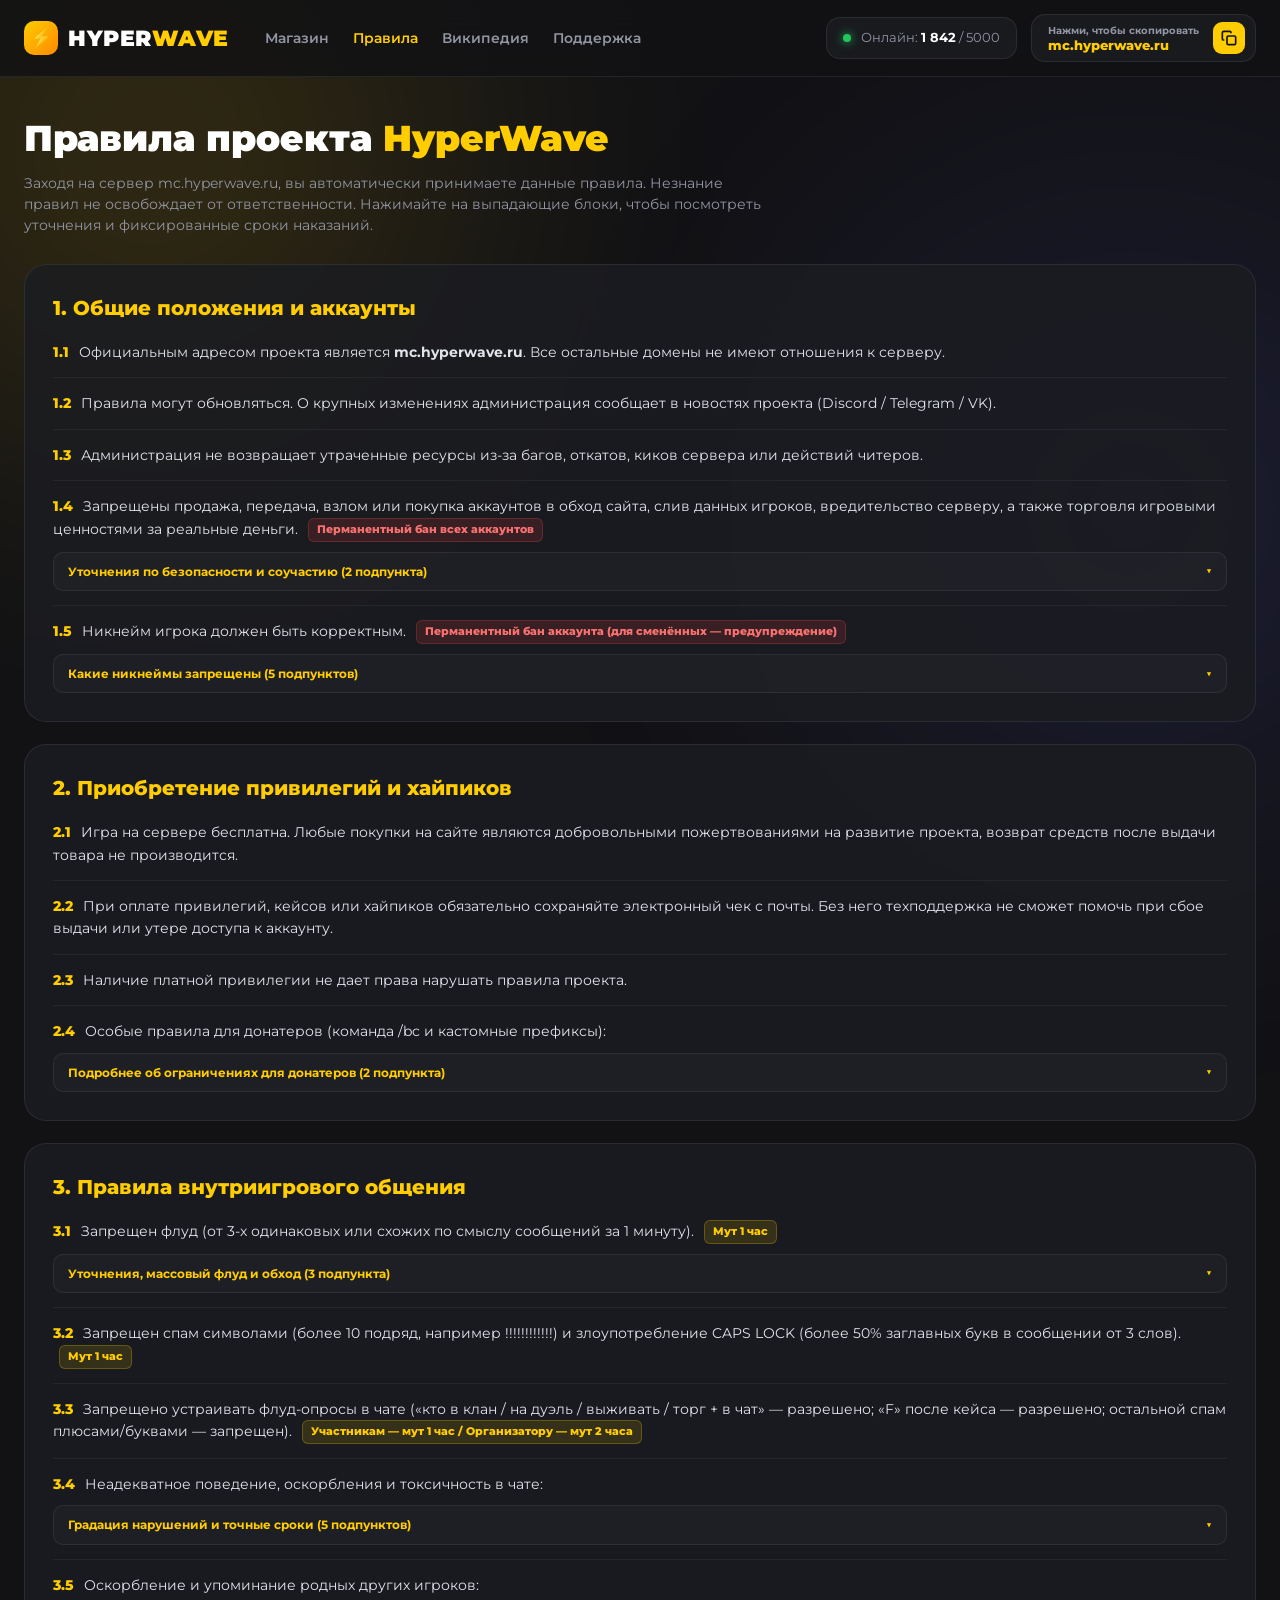
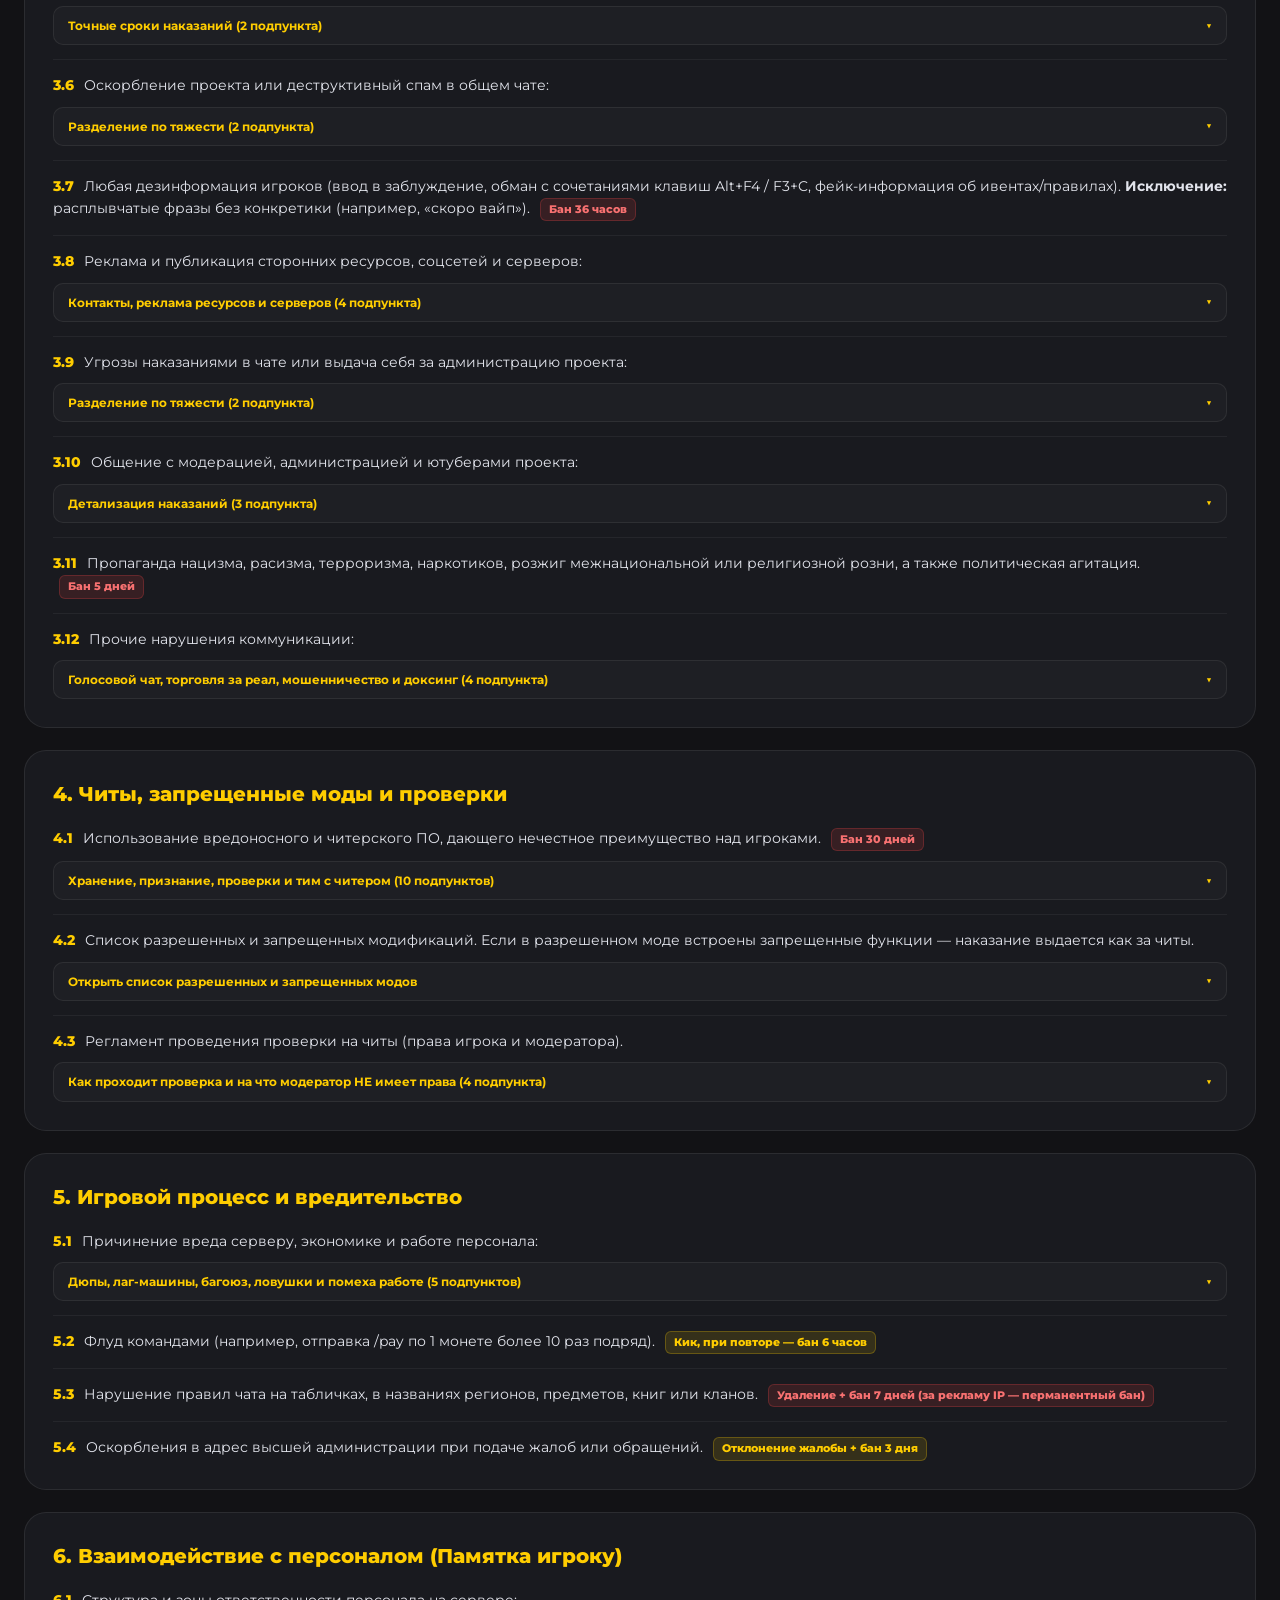
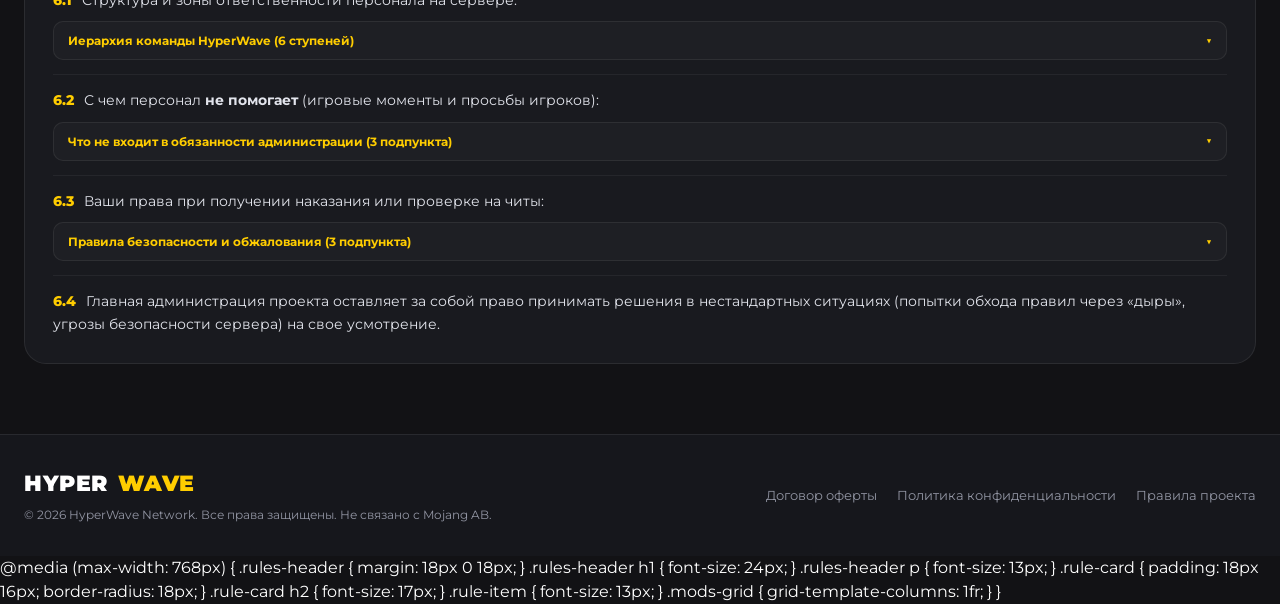
==== commit af7fe7a9: "Update rules.html" ====
--- a/rules.html
+++ b/rules.html
@@ -595,5 +595,14 @@
 
     <div class="toast" id="toast">IP адрес mc.hyperwave.ru скопирован!</div>
     <script src="script.js"></script>
+    @media (max-width: 768px) {
+    .rules-header { margin: 18px 0 18px; }
+    .rules-header h1 { font-size: 24px; }
+    .rules-header p { font-size: 13px; }
+    .rule-card { padding: 18px 16px; border-radius: 18px; }
+    .rule-card h2 { font-size: 17px; }
+    .rule-item { font-size: 13px; }
+    .mods-grid { grid-template-columns: 1fr; }
+}
 </body>
-</html>+</html>
--- a/style.css
+++ b/style.css
@@ -20,6 +20,7 @@
     margin: 0;
     padding: 0;
     font-family: 'Montserrat', sans-serif;
+    -webkit-tap-highlight-color: transparent;
 }
 
 html {
@@ -67,9 +68,11 @@
     color: var(--accent);
 }
 
+/* === NAVBAR === */
 .navbar {
-    background: rgba(18, 18, 21, 0.8);
+    background: rgba(18, 18, 21, 0.85);
     backdrop-filter: blur(16px);
+    -webkit-backdrop-filter: blur(16px);
     border-bottom: 1px solid var(--border);
     position: sticky;
     top: 0;
@@ -130,10 +133,6 @@
     transition: 0.2s ease-out;
 }
 
-.nav-links a:hover {
-    color: var(--text-main);
-}
-
 .nav-right {
     display: flex;
     align-items: center;
@@ -162,6 +161,7 @@
     background: #22c55e;
     border-radius: 50%;
     box-shadow: 0 0 10px #22c55e;
+    flex-shrink: 0;
 }
 
 .ip-header-btn {
@@ -175,10 +175,6 @@
     cursor: pointer;
     color: var(--text-main);
     transition: 0.2s ease-out;
-}
-
-.ip-header-btn:hover {
-    border-color: var(--accent);
 }
 
 .ip-header-meta {
@@ -210,6 +206,7 @@
     justify-content: center;
 }
 
+/* === HERO BANNER === */
 .hero-banner {
     margin-top: 28px;
     background: linear-gradient(135deg, rgba(35, 37, 46, 0.9) 0%, rgba(22, 23, 29, 0.95) 100%);
@@ -250,19 +247,16 @@
     box-shadow: 0 0 18px rgba(255, 123, 0, 0.15);
 }
 
-
 .version-badge {
     background: rgba(255, 205, 0, 0.14) !important;
     color: var(--accent) !important;
     border: 1px solid rgba(255, 205, 0, 0.35) !important;
 }
 
-
 .season-badge svg {
     flex-shrink: 0;
     filter: drop-shadow(0 0 6px rgba(255, 123, 0, 0.6));
 }
-
 
 .hero-content h1 {
     font-size: 40px;
@@ -301,10 +295,8 @@
     justify-content: center;
 }
 
-.btn-primary:hover {
-    background: var(--accent-hover);
-    transform: translateY(-2px);
-    box-shadow: 0 8px 20px rgba(255, 205, 0, 0.25);
+.btn-primary:active {
+    transform: scale(0.97);
 }
 
 .hero-ip-box {
@@ -319,10 +311,6 @@
     transition: 0.2s ease-out;
 }
 
-.hero-ip-box:hover {
-    border-color: var(--accent);
-}
-
 .hero-ip-text {
     font-weight: 800;
     font-size: 14px;
@@ -348,24 +336,12 @@
     justify-content: center;
 }
 
-.hero-svg-art {
-    width: 160px;
-    height: 160px;
-    filter: drop-shadow(0 10px 25px rgba(255, 205, 0, 0.3));
-}
-
-.hero-art-caption {
-    font-size: 12px;
-    font-weight: 700;
-    color: var(--text-muted);
-    margin-top: 8px;
-}
-
-/* === ДИНАМИЧЕСКОЕ СВЕЧЕНИЕ (GLOW OUTLINE) БЛОКА ВАЛЮТЫ === */
+/* === ДИНАМИЧЕСКОЕ СВЕЧЕНИЕ БЛОКА ВАЛЮТЫ === */
 .currency-section {
     margin-top: 28px;
     background: var(--bg-surface);
     backdrop-filter: blur(12px);
+    -webkit-backdrop-filter: blur(12px);
     border: 1px solid var(--border);
     border-radius: var(--radius-lg);
     padding: 30px;
@@ -402,6 +378,7 @@
     align-items: center;
     justify-content: center;
     font-size: 24px;
+    flex-shrink: 0;
 }
 
 .currency-title-block h2 {
@@ -516,6 +493,7 @@
     transition: 0.2s ease-out;
     display: flex;
     align-items: center;
+    justify-content: center;
     gap: 6px;
 }
 
@@ -526,11 +504,6 @@
     font-weight: 800;
     padding: 2px 6px;
     border-radius: 5px;
-}
-
-.preset-btn:hover {
-    color: var(--text-main);
-    border-color: rgba(255, 255, 255, 0.2);
 }
 
 .preset-btn.active {
@@ -581,7 +554,6 @@
     border-color: var(--accent);
 }
 
-/* Плавное изменение ширины правого блока при появлении бонуса */
 .coins-output-box {
     background: var(--bg-input);
     border: 1px solid var(--border);
@@ -597,46 +569,9 @@
     font-weight: 800;
     font-variant-numeric: tabular-nums;
     white-space: nowrap;
-    
-    /* Главное: анимируем изменение ширины, чтобы блок рос плавно */
     transition: width 0.3s cubic-bezier(0.16, 1, 0.3, 1), transform 0.2s ease;
     overflow: hidden;
 }
-
-
-#coins-big-display,
-#coins-total-val {
-    display: inline-block;
-    will-change: filter;
-    transition: filter 0.08s ease-out;
-}
-
-#coins-big-display.is-blurring,
-#coins-total-val.is-blurring {
-    filter: blur(0px 5px); /* Чистый вертикальный блюр */
-}
-/* Эффект динамического размытия при быстром счете */
-/* Динамическое вертикальное размытие только для меняющейся цифры */
-.digit-roller {
-    display: inline-flex;
-    align-items: center;
-    white-space: nowrap;
-    font-variant-numeric: tabular-nums;
-}
-
-/* Отдельные цифры с разной силой вертикального блюра */
-.digit-char {
-    display: inline-block;
-    will-change: filter;
-    transition: filter 0.08s ease-out;
-}
-
-/* Уровни размытия от слабого (1) к сильному (5) */
-.digit-blur-1 { filter: blur(0px 1px); }
-.digit-blur-2 { filter: blur(0px 2.5px); }
-.digit-blur-3 { filter: blur(0px 4px); }
-.digit-blur-4 { filter: blur(0px 6px); }
-.digit-blur-5 { filter: blur(0px 8px); }
 
 .coins-total-val {
     font-size: 16px;
@@ -655,7 +590,6 @@
     margin-top: 18px;
 }
 
-/* Пропорциональный рост и сочный Outline Glow */
 .buy-btn-wrapper {
     position: relative;
     display: inline-flex;
@@ -674,8 +608,6 @@
     overflow: visible;
 }
 
-/* === КНОПКА ПОКУПКИ И ЕЭ ЭФФЕКТЫ === */
-
 .btn-currency-buy {
     position: relative;
     z-index: 2;
@@ -684,15 +616,11 @@
     transform-origin: center;
 }
 
-/* --- ТИРЫ ЭФФЕКТОВ (ПОШАГОВО) --- */
-
-/* 5% (+500 ₽): Только легкое увеличение и базовое свечение */
 .btn-currency-buy.tier-5 {
     transform: scale(1.03);
     box-shadow: 0 0 20px rgba(255, 205, 0, 0.35);
 }
 
-/* 10% (+1000 ₽): Добавляем пульсацию */
 .btn-currency-buy.tier-10 {
     --base-scale: 1.05;
     transform: scale(1.05);
@@ -700,7 +628,6 @@
     animation: btnGlowPulse 1.8s infinite ease-in-out;
 }
 
-/* 15% (+2000 ₽): Добавляем плавный блик */
 .btn-currency-buy.tier-15 {
     --base-scale: 1.08;
     transform: scale(1.08);
@@ -708,7 +635,6 @@
     animation: btnGlowPulse 1.4s infinite ease-in-out;
 }
 
-/* 20% (+3500 ₽): Добавляем ударную волну */
 .btn-currency-buy.tier-20 {
     --base-scale: 1.11;
     transform: scale(1.11);
@@ -716,7 +642,6 @@
     animation: btnGlowPulse 1.1s infinite ease-in-out;
 }
 
-/* 25% (+5000 ₽): Максимум (все эффекты быстрее и ярче) */
 .btn-currency-buy.tier-25 {
     --base-scale: 1.15;
     transform: scale(1.15);
@@ -724,26 +649,17 @@
     animation: btnGlowPulse 0.8s infinite ease-in-out;
 }
 
-/* Пульсация кнопки */
 @keyframes btnGlowPulse {
     0%, 100% { transform: scale(var(--base-scale, 1)); filter: brightness(1); }
     50%      { transform: scale(calc(var(--base-scale, 1) + 0.03)); filter: brightness(1.12); }
 }
-
-
-/* --- СВЕТОВОЙ БЛИК (включается с 15% и выше) --- */
 
 .btn-currency-buy::after {
     content: '';
     position: absolute;
     inset: 0;
     border-radius: var(--radius-md);
-    background: linear-gradient(
-        115deg,
-        transparent 30%,
-        rgba(255, 255, 255, 0.4) 50%,
-        transparent 70%
-    );
+    background: linear-gradient(115deg, transparent 30%, rgba(255, 255, 255, 0.4) 50%, transparent 70%);
     background-size: 200% 100%;
     pointer-events: none;
     opacity: 0;
@@ -759,9 +675,6 @@
     50%  { background-position: -50% 0; opacity: 1; }
     70%, 100% { background-position: -150% 0; opacity: 0; }
 }
-
-
-/* --- УДАРНАЯ ВОЛНА (включается с 20% и 25%) --- */
 
 .btn-shockwave {
     position: absolute;
@@ -779,9 +692,6 @@
     100% { transform: scale(1.35, 1.6); opacity: 0; }
 }
 
-
-/* --- ВЕКТОРНЫЕ ПАРТИКЛЫ --- */
-
 .buy-particle {
     position: absolute;
     left: 0;
@@ -804,18 +714,15 @@
         transform: translate(-50%, -50%) scale(0.2) rotate(var(--r-start, 0deg));
         opacity: 0;
     }
-    20% {
-        opacity: 1;
-    }
-    80% {
-        opacity: 0.85;
-    }
+    20% { opacity: 1; }
+    80% { opacity: 0.85; }
     100% {
         transform: translate(calc(-50% + var(--p-x)), calc(-50% + var(--p-y))) scale(1.05) rotate(var(--r-end, 90deg));
         opacity: 0;
     }
 }
 
+/* === SHOP === */
 .shop-wrapper {
     margin-top: 44px;
     margin-bottom: 70px;
@@ -845,6 +752,11 @@
     border-radius: var(--radius-md);
     overflow-x: auto;
     max-width: 100%;
+    scrollbar-width: none;
+}
+
+.recent-purchases::-webkit-scrollbar {
+    display: none;
 }
 
 .recent-label {
@@ -886,6 +798,7 @@
 .categories-sidebar {
     background: var(--bg-surface);
     backdrop-filter: blur(12px);
+    -webkit-backdrop-filter: blur(12px);
     border: 1px solid var(--border);
     border-radius: var(--radius-lg);
     padding: 18px;
@@ -919,11 +832,12 @@
     align-items: center;
     gap: 12px;
     transition: 0.2s ease-out;
-}
-
-.cat-btn:hover {
-    background: var(--bg-input);
-    color: var(--text-main);
+    white-space: nowrap;
+}
+
+.cat-btn svg {
+    flex-shrink: 0;
+    transition: transform 0.2s ease;
 }
 
 .cat-btn.active {
@@ -996,12 +910,6 @@
         opacity: 1;
         transform: translateY(0) scale(1);
     }
-}
-
-.product-card:hover {
-    transform: translateY(-5px);
-    border-color: rgba(255, 205, 0, 0.5);
-    box-shadow: 0 12px 28px rgba(0, 0, 0, 0.35);
 }
 
 .badge-tag {
@@ -1036,6 +944,11 @@
     height: 58%;
     transform-origin: center;
     will-change: transform, filter;
+    transition: filter 0.35s ease;
+    overflow: visible !important;
+}
+
+.anim-fusion svg {
     transition: transform 0.45s cubic-bezier(0.22, 1, 0.36, 1), filter 0.35s ease;
 }
 
@@ -1089,15 +1002,17 @@
     transition: 0.2s ease-out;
 }
 
-.btn-card-buy:hover {
-    background: var(--accent-hover);
-}
-
+.btn-card-buy:active {
+    transform: scale(0.96);
+}
+
+/* === MODAL === */
 .modal-overlay {
     position: fixed;
     inset: 0;
     background: rgba(0, 0, 0, 0.82);
     backdrop-filter: blur(8px);
+    -webkit-backdrop-filter: blur(8px);
     display: none;
     align-items: center;
     justify-content: center;
@@ -1134,15 +1049,14 @@
     background: var(--bg-input);
     border: none;
     color: var(--text-muted);
-    width: 32px;
-    height: 32px;
+    width: 34px;
+    height: 34px;
     border-radius: 8px;
     font-size: 20px;
     cursor: pointer;
-}
-
-.modal-close:hover {
-    color: var(--text-main);
+    display: flex;
+    align-items: center;
+    justify-content: center;
 }
 
 .modal-title {
@@ -1173,10 +1087,6 @@
     transition: 0.2s ease-out;
 }
 
-.switch-opt:hover {
-    color: var(--text-main);
-}
-
 .switch-opt.active {
     background: var(--accent);
     color: #121215;
@@ -1210,6 +1120,7 @@
 
 .order-details {
     flex-grow: 1;
+    min-width: 0;
 }
 
 .order-cat {
@@ -1288,11 +1199,6 @@
     font-weight: 700;
 }
 
-.qty-preset-btn:hover {
-    color: var(--text-main);
-    border-color: rgba(255, 255, 255, 0.25);
-}
-
 .qty-preset-btn.active {
     background: var(--accent);
     border-color: var(--accent);
@@ -1310,8 +1216,8 @@
 }
 
 .qty-step-btn {
-    width: 40px;
-    height: 40px;
+    width: 44px;
+    height: 44px;
     background: var(--bg-input);
     border: 1px solid var(--border);
     color: var(--text-main);
@@ -1322,20 +1228,15 @@
     transition: 0.15s ease-out;
 }
 
-.qty-step-btn:hover {
-    border-color: var(--accent);
-    color: var(--accent);
-}
-
 #case-qty-input {
     flex: 1;
-    height: 40px;
+    height: 44px;
     background: var(--bg-input);
     border: 1px solid var(--border);
     color: var(--text-main);
     border-radius: var(--radius-sm);
     text-align: center;
-    font-size: 15px;
+    font-size: 16px;
     font-weight: 800;
     outline: none;
 }
@@ -1363,7 +1264,7 @@
     color: var(--text-main);
     padding: 13px 14px;
     border-radius: var(--radius-sm);
-    font-size: 14px;
+    font-size: 16px;
     outline: none;
 }
 
@@ -1390,8 +1291,9 @@
 .checkbox-label input {
     margin-top: 2px;
     accent-color: var(--accent);
-    width: 16px;
-    height: 16px;
+    width: 18px;
+    height: 18px;
+    flex-shrink: 0;
 }
 
 .checkbox-label a {
@@ -1403,6 +1305,7 @@
     width: 100%;
 }
 
+/* === FOOTER === */
 .footer {
     border-top: 1px solid var(--border);
     padding: 32px 0;
@@ -1426,16 +1329,13 @@
 .footer-links {
     display: flex;
     gap: 20px;
+    flex-wrap: wrap;
 }
 
 .footer-links a {
     color: var(--text-muted);
     font-size: 13px;
     text-decoration: none;
-}
-
-.footer-links a:hover {
-    color: var(--accent);
 }
 
 .toast {
@@ -1460,54 +1360,73 @@
     transform: translateY(0);
 }
 
-@media (max-width: 960px) {
-    .hero-banner {
-        grid-template-columns: 1fr;
-    }
-    .shop-layout {
-        grid-template-columns: 1fr;
-    }
-    .categories-sidebar {
-        position: static;
-        flex-direction: row;
-        overflow-x: auto;
-    }
-    .nav-links, .online-pill {
-        display: none;
-    }
-}
-
-/* === БАЗОВЫЕ ПЛАВНЫЕ ПЕРЕХОДЫ ДЛЯ ВСЕХ SVG === */
-/* Базовый стиль для SVG в карточках */
-.product-art svg {
-    transform-origin: center;
-    will-change: transform, filter;
-    transition: filter 0.35s ease;
-}
-
-.product-art svg {
-    overflow: visible !important;
-}
-
-
-.product-card:hover .product-art svg {
-    filter: drop-shadow(0 0 12px rgba(255, 255, 255, 0.75));
-}
-
-.product-card:hover .anim-fusion svg {
-    transform: scale(1.15);
-}
-
-.anim-fusion svg {
-    transition: transform 0.45s cubic-bezier(0.22, 1, 0.36, 1), filter 0.35s ease;
-}
-
-/* Подключаем пиксельный шрифт в стиле Minecraft (например, Press Start 2P) */
-/* Подключаем пиксельный шрифт Minecraft (если еще не подключен) */
-@import url('https://fonts.googleapis.com/css2?family=Press+Start+2P&display=swap');
-
-/* Базовый класс для рангов персонала с пиксельным шрифтом и тенью */
-/* Убираем пиксельный шрифт, делаем нормальный жирный шрифт с градиентом и тенью */
+/* === ДЕКОР В БАННЕРЕ === */
+.decor-wave-card {
+    position: relative;
+    min-height: 220px;
+    overflow: hidden;
+    background: radial-gradient(circle at center, rgba(255, 205, 0, 0.12) 0%, rgba(22, 23, 29, 0.4) 75%);
+    display: flex;
+    align-items: center;
+    justify-content: center;
+}
+
+.wave-ring {
+    position: absolute;
+    width: 80px;
+    height: 80px;
+    border-radius: 50%;
+    border: 1px solid rgba(255, 205, 0, 0.38);
+    box-shadow: 0 0 15px rgba(255, 205, 0, 0.12);
+    pointer-events: none;
+    opacity: 0;
+    animation: hyperWavePulse 4s cubic-bezier(0.16, 1, 0.3, 1) infinite;
+}
+
+.wave-ring-1 { animation-delay: 0s; }
+.wave-ring-2 { animation-delay: -1.33s; }
+.wave-ring-3 { animation-delay: -2.66s; }
+
+@keyframes hyperWavePulse {
+    0%   { transform: scale(0.75); opacity: 0; }
+    15%  { opacity: 0.75; }
+    100% { transform: scale(3.3); opacity: 0; }
+}
+
+.decor-core {
+    position: relative;
+    z-index: 2;
+    filter: drop-shadow(0 0 22px rgba(255, 205, 0, 0.45));
+    animation: coreLevitate 3.5s ease-in-out infinite;
+}
+
+@keyframes coreLevitate {
+    0%, 100% { transform: translateY(0) scale(1); }
+    50%      { transform: translateY(-7px) scale(1.05); }
+}
+
+.decor-spark {
+    position: absolute;
+    width: 4px;
+    height: 4px;
+    border-radius: 50%;
+    background: var(--accent);
+    box-shadow: 0 0 8px var(--accent);
+    opacity: 0.6;
+    animation: sparkFloat 3s ease-in-out infinite;
+}
+
+.spark-1 { top: 24%; left: 26%; animation-delay: 0s; }
+.spark-2 { top: 28%; right: 24%; width: 5px; height: 5px; animation-delay: 0.8s; }
+.spark-3 { bottom: 25%; left: 30%; width: 3px; height: 3px; animation-delay: 1.5s; }
+.spark-4 { bottom: 26%; right: 28%; animation-delay: 2.2s; }
+
+@keyframes sparkFloat {
+    0%, 100% { transform: translateY(0) scale(0.8); opacity: 0.3; }
+    50%      { transform: translateY(-8px) scale(1.3); opacity: 0.9; }
+}
+
+/* === РАНГИ ПЕРСОНАЛА (RULES) === */
 .staff-rank-title {
     font-family: 'Montserrat', sans-serif !important;
     font-size: 13px;
@@ -1521,211 +1440,574 @@
     letter-spacing: 0.5px;
 }
 
-/* Уникальные градиенты для каждого ранга (от младших к старшим по группам) */
-.role-helper        { background-image: linear-gradient(135deg, #2dd4bf, #0d9488); }
-.role-senior-helper { background-image: linear-gradient(135deg, #34d399, #059669); }
-.role-moderator     { background-image: linear-gradient(135deg, #38bdf8, #0284c7); }
+.role-helper           { background-image: linear-gradient(135deg, #2dd4bf, #0d9488); }
+.role-senior-helper    { background-image: linear-gradient(135deg, #34d399, #059669); }
+.role-moderator        { background-image: linear-gradient(135deg, #38bdf8, #0284c7); }
 .role-senior-moderator { background-image: linear-gradient(135deg, #818cf8, #4f46e5); }
 .role-chief-moderator  { background-image: linear-gradient(135deg, #c084fc, #7e22ce); }
-.role-curator       { background-image: linear-gradient(135deg, #f59e0b, #b45309); }
-
-
-.decor-wave-card {
-    position: relative;
-    min-height: 220px;
-    overflow: hidden;
-    background: radial-gradient(circle at center, rgba(255, 205, 0, 0.12) 0%, rgba(22, 23, 29, 0.4) 75%);
-    display: flex;
-    align-items: center;
-    justify-content: center;
-}
-
-/* Расходящиеся волны HyperWave */
-.wave-ring {
-    position: absolute;
-    width: 80px;
-    height: 80px;
-    border-radius: 50%;
-    border: 1px solid rgba(255, 205, 0, 0.38);
-    box-shadow: 0 0 15px rgba(255, 205, 0, 0.12);
-    pointer-events: none;
-    opacity: 0;
-    animation: hyperWavePulse 4s cubic-bezier(0.16, 1, 0.3, 1) infinite;
-}
-
-.wave-ring-1 { animation-delay: 0s; }
-.wave-ring-2 { animation-delay: -1.33s; }
-.wave-ring-3 { animation-delay: -2.66s; }
-
-@keyframes hyperWavePulse {
-    0% {
-        transform: scale(0.75);
-        opacity: 0;
-    }
-    15% {
-        opacity: 0.75;
-    }
-    100% {
-        transform: scale(3.3);
-        opacity: 0;
-    }
-}
-
-/* Парящий кристалл в центре */
-.decor-core {
-    position: relative;
-    z-index: 2;
-    filter: drop-shadow(0 0 22px rgba(255, 205, 0, 0.45));
-    animation: coreLevitate 3.5s ease-in-out infinite;
-}
-
-@keyframes coreLevitate {
-    0%, 100% { transform: translateY(0) scale(1); }
-    50% { transform: translateY(-7px) scale(1.05); }
-}
-
-/* Мелкие световые частицы вокруг */
-.decor-spark {
-    position: absolute;
-    width: 4px;
-    height: 4px;
-    border-radius: 50%;
-    background: var(--accent);
-    box-shadow: 0 0 8px var(--accent);
-    opacity: 0.6;
-    animation: sparkFloat 3s ease-in-out infinite;
-}
-
-.spark-1 { top: 24%; left: 26%; animation-delay: 0s; }
-.spark-2 { top: 28%; right: 24%; width: 5px; height: 5px; animation-delay: 0.8s; }
-.spark-3 { bottom: 25%; left: 30%; width: 3px; height: 3px; animation-delay: 1.5s; }
-.spark-4 { bottom: 26%; right: 28%; animation-delay: 2.2s; }
-
-@keyframes sparkFloat {
-    0%, 100% { transform: translateY(0) scale(0.8); opacity: 0.3; }
-    50% { transform: translateY(-8px) scale(1.3); opacity: 0.9; }
-}
-
-.cat-btn svg {
-    flex-shrink: 0;
-    transition: transform 0.2s ease;
-}
-
-.cat-btn:hover svg {
-    transform: scale(1.1);
-}
-
-/* === ПОЛНОЭКРАННЫЙ ОВЕРЛЕЙ ПРИ СМЕНЕ КАТЕГОРИИ === */
-/* === ПОЛНОЭКРАННЫЙ ОВЕРЛЕЙ ПРИ СМЕНЕ КАТЕГОРИИ === */
-.cat-splash-overlay {
-    position: fixed;
-    top: 0;
-    left: 0;
-    width: 100vw;
-    height: 100vh;
-    background: rgba(12, 13, 16, 0.78);
-    backdrop-filter: blur(8px);
-    -webkit-backdrop-filter: blur(8px);
-    display: flex;
-    align-items: center;
-    justify-content: center;
-    z-index: 9999;
-    pointer-events: none;
-    opacity: 0;
-}
-
-.cat-splash-overlay.active {
-    animation: splashFadeOverlay 0.85s cubic-bezier(0.22, 1, 0.36, 1) forwards;
-}
-
-@keyframes splashFadeOverlay {
-    0%   { opacity: 0; }
-    18%  { opacity: 1; }
-    72%  { opacity: 1; }
-    100% { opacity: 0; }
-}
-
-.cat-splash-content {
-    display: flex;
-    flex-direction: column;
-    align-items: center;
-    gap: 14px;
-    color: #9295a3; /* Благородный сероватый оттенок в стиль сайта */
-}
-
-.cat-splash-icon {
-    width: 76px;
-    height: 76px;
-    display: flex;
-    align-items: center;
-    justify-content: center;
-    filter: drop-shadow(0 8px 24px rgba(0, 0, 0, 0.5));
-}
-
-.cat-splash-icon svg {
-    width: 100%;
-    height: 100%;
-}
-
-.cat-splash-title {
-    font-size: 20px;
-    font-weight: 900;
-    text-transform: uppercase;
-    letter-spacing: 1.5px;
-    color: #9295a3;
-    animation: splashTextSlide 0.85s cubic-bezier(0.22, 1, 0.36, 1) forwards;
-}
-
-@keyframes splashTextSlide {
-    0%   { opacity: 0; transform: translateY(10px); }
-    22%  { opacity: 1; transform: translateY(0); }
-    75%  { opacity: 1; transform: translateY(0); }
-    100% { opacity: 0; transform: translateY(-6px); }
-}
-
-/* 1. Анимация "Все товары" (Плитки каталога) */
-.splash-all svg {
-    animation: animSplashAll 0.85s cubic-bezier(0.34, 1.56, 0.64, 1) forwards;
-}
-@keyframes animSplashAll {
-    0%   { transform: scale(0.5) rotate(-25deg); opacity: 0; }
-    35%  { transform: scale(1.1) rotate(5deg); opacity: 1; }
-    65%  { transform: scale(1) rotate(0deg); opacity: 1; }
-    100% { transform: scale(0.92) rotate(0deg); opacity: 0; }
-}
-
-/* 2. Анимация "Привилегии" (Корона) */
-.splash-privileges svg {
-    animation: animSplashCrown 0.85s cubic-bezier(0.34, 1.56, 0.64, 1) forwards;
-}
-@keyframes animSplashCrown {
-    0%   { transform: translateY(18px) scale(0.6) rotate(-10deg); opacity: 0; }
-    35%  { transform: translateY(-6px) scale(1.12) rotate(6deg); opacity: 1; }
-    60%  { transform: translateY(0) scale(1) rotate(0deg); opacity: 1; }
-    100% { transform: translateY(-8px) scale(0.95); opacity: 0; }
-}
-
-/* 3. Анимация "Кейсы" (Сундук) */
-.splash-cases svg {
-    animation: animSplashCases 0.85s ease-in-out forwards;
-}
-@keyframes animSplashCases {
-    0%   { transform: scale(0.65); opacity: 0; }
-    25%  { transform: scale(1.1) translateY(-5px) rotate(-7deg); opacity: 1; }
-    42%  { transform: scale(1.1) translateY(-5px) rotate(7deg); opacity: 1; }
-    58%  { transform: scale(1.04) translateY(0) rotate(-3deg); opacity: 1; }
-    72%  { transform: scale(1) rotate(0deg); opacity: 1; }
-    100% { transform: scale(0.92); opacity: 0; }
-}
-
-/* 4. Анимация "Разное и услуги" (Щит) */
-.splash-services svg {
-    animation: animSplashShield 0.85s cubic-bezier(0.22, 1, 0.36, 1) forwards;
-}
-@keyframes animSplashShield {
-    0%   { transform: scale(0.5); opacity: 0; }
-    30%  { transform: scale(1.16); opacity: 1; }
-    50%  { transform: scale(0.96); opacity: 1; }
-    70%  { transform: scale(1.02); opacity: 1; }
-    100% { transform: scale(0.92); opacity: 0; }
-}
+.role-curator          { background-image: linear-gradient(135deg, #f59e0b, #b45309); }
+
+/* === HOVER ТОЛЬКО ДЛЯ УСТРОЙСТВ С МЫШЬЮ (ПК) === */
+@media (hover: hover) and (pointer: fine) {
+    .nav-links a:hover {
+        color: var(--text-main);
+    }
+    .ip-header-btn:hover {
+        border-color: var(--accent);
+    }
+    .btn-primary:hover {
+        background: var(--accent-hover);
+        transform: translateY(-2px);
+        box-shadow: 0 8px 20px rgba(255, 205, 0, 0.25);
+    }
+    .hero-ip-box:hover {
+        border-color: var(--accent);
+    }
+    .preset-btn:hover {
+        color: var(--text-main);
+        border-color: rgba(255, 255, 255, 0.2);
+    }
+    .cat-btn:hover {
+        background: var(--bg-input);
+        color: var(--text-main);
+    }
+    .cat-btn:hover svg {
+        transform: scale(1.1);
+    }
+    .product-card:hover {
+        transform: translateY(-5px);
+        border-color: rgba(255, 205, 0, 0.5);
+        box-shadow: 0 12px 28px rgba(0, 0, 0, 0.35);
+    }
+    .product-card:hover .product-art svg {
+        filter: drop-shadow(0 0 12px rgba(255, 255, 255, 0.75));
+    }
+    .product-card:hover .anim-fusion svg {
+        transform: scale(1.15);
+    }
+    .btn-card-buy:hover {
+        background: var(--accent-hover);
+    }
+    .modal-close:hover {
+        color: var(--text-main);
+    }
+    .switch-opt:hover {
+        color: var(--text-main);
+    }
+    .qty-preset-btn:hover {
+        color: var(--text-main);
+        border-color: rgba(255, 255, 255, 0.25);
+    }
+    .qty-step-btn:hover {
+        border-color: var(--accent);
+        color: var(--accent);
+    }
+    .footer-links a:hover {
+        color: var(--accent);
+    }
+}
+
+/* === МОБИЛЬНЫЙ НИЖНИЙ ТАБ-БАР (СКРЫТ НА ПК) === */
+.mobile-tabbar {
+    display: none;
+}
+
+/* === ПЛАНШЕТЫ (до 960px) === */
+@media (max-width: 960px) {
+    .hero-banner {
+        grid-template-columns: 1fr;
+    }
+    .shop-layout {
+        grid-template-columns: 1fr;
+    }
+    .categories-sidebar {
+        position: static;
+        flex-direction: row;
+        overflow-x: auto;
+        scrollbar-width: none;
+    }
+    .categories-sidebar::-webkit-scrollbar {
+        display: none;
+    }
+    .nav-links {
+        display: none;
+    }
+}
+
+/* === ОТДЕЛЬНЫЙ ИНТЕРФЕЙС ДЛЯ ТЕЛЕФОНОВ (до 768px) === */
+@media (max-width: 768px) {
+    body {
+        padding-bottom: calc(82px + env(safe-area-inset-bottom));
+    }
+
+    .bg-glow {
+        display: none;
+    }
+
+    .container {
+        padding: 0 14px;
+    }
+
+    /* Компактная мобильная шапка */
+    .navbar {
+        padding: 10px 0;
+    }
+
+    .logo {
+        font-size: 18px;
+        gap: 8px;
+    }
+
+    .logo-badge {
+        width: 30px;
+        height: 30px;
+        font-size: 15px;
+        border-radius: 8px;
+    }
+
+    .ip-header-btn {
+        display: none;
+    }
+
+    .online-pill {
+        display: flex !important;
+        padding: 6px 11px;
+        font-size: 12px;
+        border-radius: 10px;
+        gap: 7px;
+    }
+
+    /* Мобильный Hero-блок */
+    .hero-banner {
+        margin-top: 14px;
+        padding: 20px 18px;
+        border-radius: 18px;
+        gap: 0;
+    }
+
+    .decor-wave-card {
+        display: none;
+    }
+
+    .hero-badges {
+        gap: 6px;
+        margin-bottom: 12px;
+    }
+
+    .version-badge,
+    .season-badge {
+        height: 26px;
+        padding: 0 10px;
+        font-size: 10px;
+        border-radius: 7px;
+    }
+
+    .hero-content h1 {
+        font-size: 24px;
+        line-height: 1.2;
+        margin-bottom: 10px;
+    }
+
+    .hero-content p {
+        font-size: 13px;
+        margin-bottom: 18px;
+        line-height: 1.45;
+    }
+
+    .hero-actions {
+        flex-direction: column;
+        align-items: stretch;
+        gap: 10px;
+    }
+
+    .hero-actions .btn-primary {
+        width: 100%;
+        padding: 13px 16px;
+        font-size: 14px;
+    }
+
+    .hero-ip-box {
+        justify-content: space-between;
+        padding: 10px 12px 10px 14px;
+    }
+
+    .hero-ip-text {
+        font-size: 13px;
+    }
+
+    /* Калькулятор валюты на телефоне */
+    .currency-section {
+        margin-top: 16px;
+        padding: 18px 16px;
+        border-radius: 18px;
+    }
+
+    .currency-top {
+        flex-direction: column;
+        align-items: stretch;
+        gap: 12px;
+        margin-bottom: 16px;
+    }
+
+    .currency-title-block {
+        gap: 12px;
+        align-items: flex-start;
+    }
+
+    .currency-icon {
+        width: 40px;
+        height: 40px;
+        border-radius: 11px;
+    }
+
+    .currency-title-block h2 {
+        font-size: 16px;
+        line-height: 1.25;
+    }
+
+    .rate-row {
+        gap: 6px;
+    }
+
+    .rate-info {
+        font-size: 12px;
+    }
+
+    .bonus-hint {
+        font-size: 11px;
+        padding: 3px 8px;
+    }
+
+    .currency-right-stats {
+        min-width: 0;
+        width: 100%;
+        justify-content: space-between;
+        background: var(--bg-input);
+        padding: 10px 14px;
+        border-radius: 12px;
+        border: 1px solid var(--border);
+    }
+
+    .currency-big-counter {
+        font-size: 22px;
+        margin-left: auto;
+    }
+
+    .currency-big-counter small {
+        font-size: 12px;
+    }
+
+    input[type="range"] {
+        height: 8px;
+    }
+
+    input[type="range"]::-webkit-slider-thumb {
+        width: 28px;
+        height: 28px;
+    }
+
+    .preset-buttons {
+        display: grid;
+        grid-template-columns: repeat(3, 1fr);
+        gap: 7px;
+        margin-bottom: 18px;
+    }
+
+    .preset-btn {
+        padding: 9px 4px;
+        font-size: 12px;
+        flex-direction: column;
+        gap: 2px;
+        min-height: 44px;
+    }
+
+    .currency-bottom {
+        flex-direction: column;
+        align-items: stretch;
+        gap: 14px;
+        padding-top: 16px;
+    }
+
+    .calc-inputs {
+        display: grid;
+        grid-template-columns: 1fr auto 1.35fr;
+        gap: 8px;
+        align-items: end;
+    }
+
+    .calc-field {
+        min-width: 0;
+    }
+
+    .calc-field input {
+        width: 100%;
+        padding: 10px 12px;
+        height: 44px;
+    }
+
+    .coins-output-box {
+        width: 100%;
+        height: 44px;
+        padding: 0 12px;
+        font-size: 14px;
+    }
+
+    .coins-total-val {
+        font-size: 14px;
+    }
+
+    .coins-breakdown {
+        font-size: 11px;
+    }
+
+    .calc-equals {
+        margin-top: 0;
+        padding-bottom: 10px;
+        font-size: 16px;
+    }
+
+    .buy-btn-wrapper {
+        width: 100%;
+    }
+
+    .btn-currency-buy {
+        width: 100%;
+        padding: 14px;
+        transform: none !important;
+        animation: none !important;
+    }
+
+    .btn-shockwave,
+    .particles-container {
+        display: none !important;
+    }
+
+    /* Магазин и категории */
+    .shop-wrapper {
+        margin-top: 26px;
+        margin-bottom: 24px;
+    }
+
+    .shop-header-bar {
+        margin-bottom: 14px;
+        gap: 12px;
+    }
+
+    .shop-header-bar h2 {
+        font-size: 22px;
+    }
+
+    .recent-purchases {
+        width: 100%;
+        padding: 8px 12px;
+    }
+
+    .shop-layout {
+        gap: 14px;
+    }
+
+    /* Sticky-полоса категорий под шапкой */
+    .categories-sidebar {
+        position: sticky;
+        top: 53px;
+        z-index: 90;
+        background: rgba(18, 18, 21, 0.92);
+        backdrop-filter: blur(14px);
+        -webkit-backdrop-filter: blur(14px);
+        border: none;
+        border-bottom: 1px solid var(--border);
+        border-radius: 0;
+        margin: 0 -14px;
+        padding: 10px 14px;
+        gap: 8px;
+    }
+
+    .sidebar-title {
+        display: none;
+    }
+
+    .cat-btn {
+        padding: 9px 14px;
+        font-size: 13px;
+        border-radius: 10px;
+        background: var(--bg-card);
+        border: 1px solid var(--border);
+    }
+
+    .cat-btn.active {
+        border-color: var(--accent);
+    }
+
+    .category-divider {
+        margin: 22px 0 14px;
+    }
+
+    .category-divider span {
+        font-size: 11px;
+        padding: 0 12px;
+    }
+
+    /* Сетка карточек в 2 колонки */
+    .products-grid {
+        grid-template-columns: repeat(2, minmax(0, 1fr));
+        gap: 10px;
+    }
+
+    .product-card {
+        padding: 10px;
+        border-radius: 16px;
+    }
+
+    .badge-tag {
+        top: 16px;
+        right: 16px;
+        font-size: 9px;
+        padding: 3px 6px;
+    }
+
+    .product-art {
+        aspect-ratio: 1.15 / 1;
+        border-radius: 12px;
+        margin-bottom: 10px;
+    }
+
+    .product-art svg {
+        width: 50%;
+        height: 50%;
+    }
+
+    .product-name {
+        font-size: 14px;
+        margin-bottom: 3px;
+    }
+
+    .product-sub {
+        font-size: 11px;
+        line-height: 1.35;
+        margin-bottom: 12px;
+        display: -webkit-box;
+        -webkit-line-clamp: 2;
+        -webkit-box-orient: vertical;
+        overflow: hidden;
+    }
+
+    .product-bottom {
+        flex-direction: column;
+        align-items: stretch;
+        gap: 8px;
+    }
+
+    .price-block {
+        flex-direction: row;
+        justify-content: space-between;
+        align-items: baseline;
+    }
+
+    .price-value {
+        font-size: 16px;
+    }
+
+    .btn-card-buy {
+        width: 100%;
+        padding: 10px 12px;
+        font-size: 13px;
+        border-radius: 10px;
+    }
+
+    /* Модальное окно как нативная шторка снизу (Bottom Sheet) */
+    .modal-overlay {
+        align-items: flex-end;
+        padding: 0;
+    }
+
+    .modal-window {
+        max-width: 100%;
+        border-radius: 24px 24px 0 0;
+        padding: 22px 18px calc(24px + env(safe-area-inset-bottom));
+        max-height: 90dvh;
+        border-left: none;
+        border-right: none;
+        border-bottom: none;
+        animation: sheetUp 0.26s cubic-bezier(0.22, 1, 0.36, 1);
+    }
+
+    .modal-window::before {
+        content: '';
+        display: block;
+        width: 40px;
+        height: 4px;
+        background: rgba(255, 255, 255, 0.2);
+        border-radius: 99px;
+        margin: -6px auto 14px;
+    }
+
+    @keyframes sheetUp {
+        from { transform: translateY(100%); }
+        to   { transform: translateY(0); }
+    }
+
+    /* Футер и тост */
+    .footer {
+        padding: 24px 0;
+    }
+
+    .footer-inner {
+        flex-direction: column;
+        align-items: flex-start;
+        gap: 14px;
+    }
+
+    .footer-links {
+        gap: 14px;
+    }
+
+    .toast {
+        left: 14px;
+        right: 14px;
+        bottom: calc(80px + env(safe-area-inset-bottom));
+        text-align: center;
+    }
+
+    /* Нижний мобильный Tab-Bar */
+    .mobile-tabbar {
+        position: fixed;
+        bottom: 0;
+        left: 0;
+        right: 0;
+        z-index: 95;
+        display: grid;
+        grid-template-columns: repeat(4, 1fr);
+        background: rgba(20, 21, 26, 0.94);
+        backdrop-filter: blur(18px);
+        -webkit-backdrop-filter: blur(18px);
+        border-top: 1px solid var(--border);
+        padding: 8px 6px calc(8px + env(safe-area-inset-bottom));
+    }
+
+    .tabbar-item {
+        background: transparent;
+        border: none;
+        color: var(--text-muted);
+        text-decoration: none;
+        display: flex;
+        flex-direction: column;
+        align-items: center;
+        justify-content: center;
+        gap: 4px;
+        font-size: 10px;
+        font-weight: 700;
+        cursor: pointer;
+        padding: 4px 0;
+        transition: color 0.15s ease;
+    }
+
+    .tabbar-item svg {
+        width: 21px;
+        height: 21px;
+    }
+
+    .tabbar-item.active,
+    .tabbar-item:active {
+        color: var(--accent);
+    }
+}
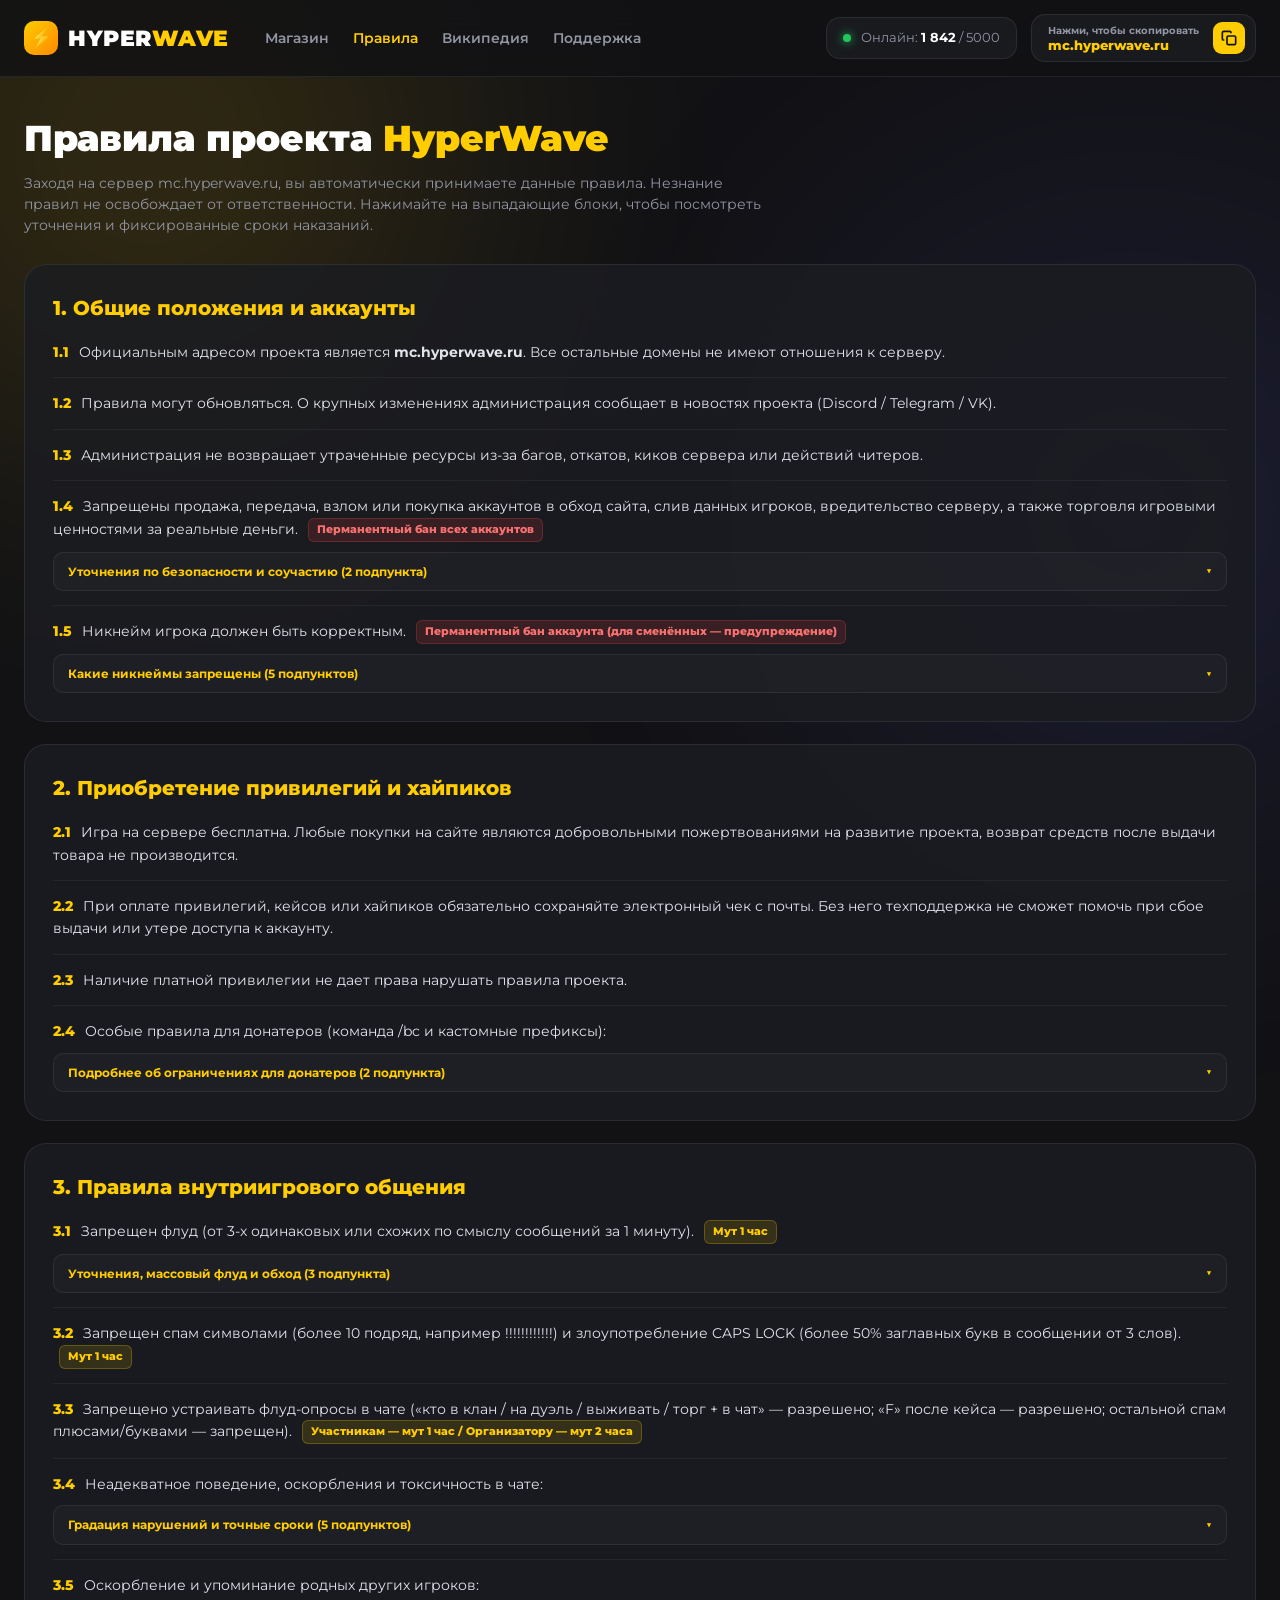
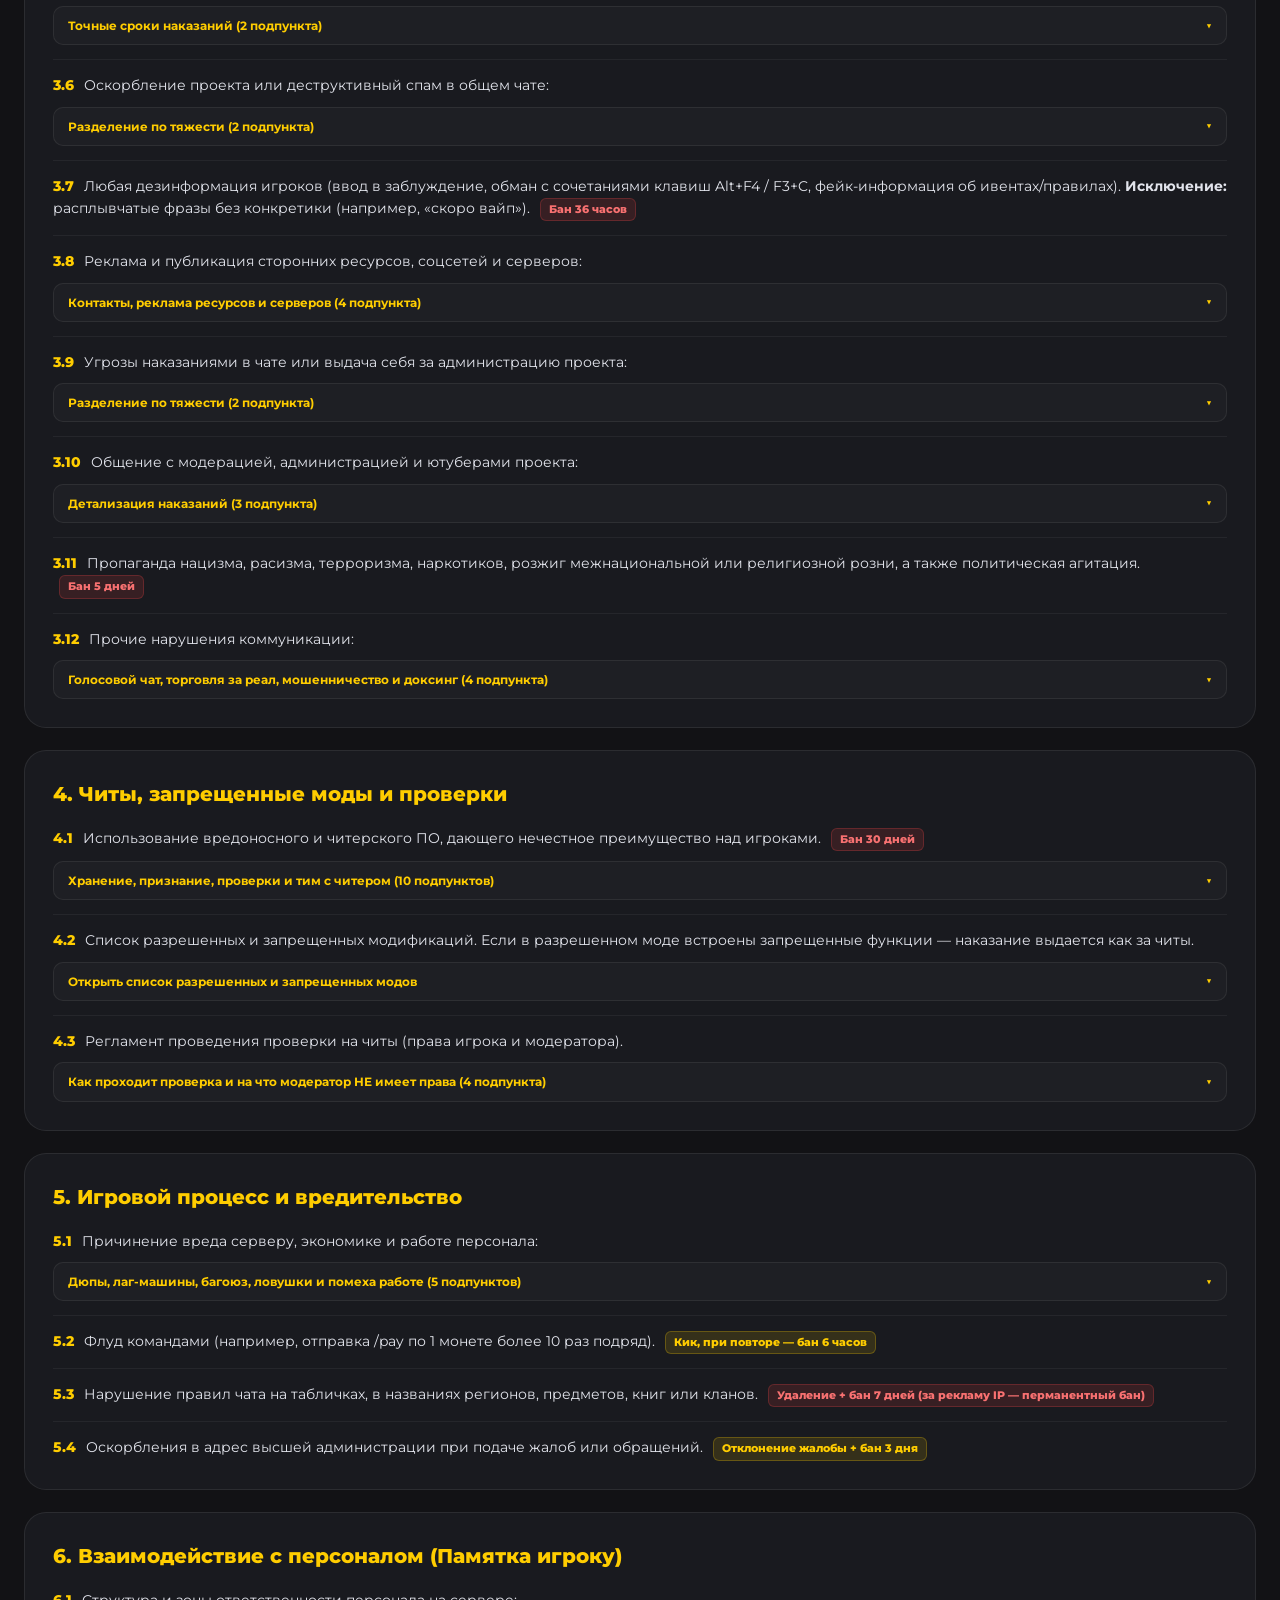
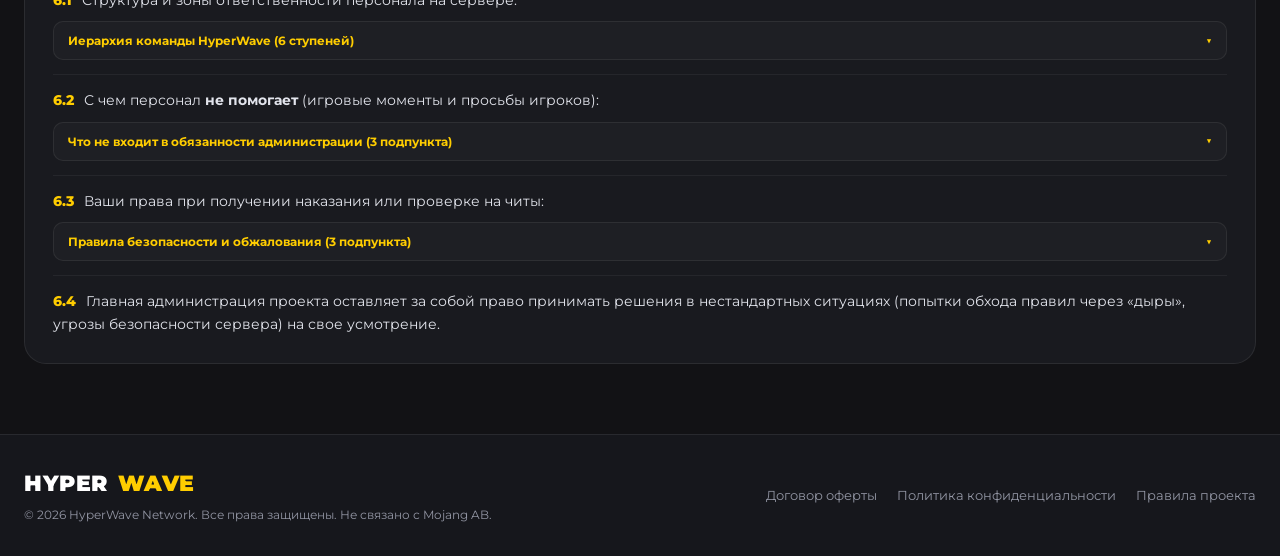
==== commit 7abc63d3: "Update rules.html" ====
--- a/rules.html
+++ b/rules.html
@@ -2,7 +2,7 @@
 <html lang="ru">
 <head>
     <meta charset="UTF-8">
-    <meta name="viewport" content="width=device-width, initial-scale=1.0">
+    <meta name="viewport" content="width=device-width, initial-scale=1.0, maximum-scale=1.0, user-scalable=no">
     <title>HyperWave — Правила сервера</title>
     <link rel="stylesheet" href="style.css">
     <link href="https://fonts.googleapis.com/css2?family=Montserrat:wght@500;600;700;800;900&display=swap" rel="stylesheet">
@@ -84,8 +84,6 @@
             color: #4ade80;
             border-color: rgba(34, 197, 94, 0.25);
         }
-
-        /* Выпадающие списки */
         details.rule-details {
             margin-top: 10px;
             background: rgba(255, 255, 255, 0.025);
@@ -178,8 +176,10 @@
         .mod-tag.allowed span {
             color: #4ade80;
         }
-        .nav-links a.active {
-            color: var(--accent);
+        @media (max-width: 640px) {
+            .rules-header h1 { font-size: 26px; }
+            .rule-card { padding: 18px 16px; }
+            .mods-grid { grid-template-columns: 1fr; }
         }
     </style>
 </head>
@@ -196,11 +196,11 @@
                     <span class="logo-text">HYPER<span class="accent">WAVE</span></span>
                 </a>
                 <nav class="nav-links">
-    <a href="index.html">Магазин</a>
-    <a href="rules.html" class="active">Правила</a>
-    <a href="#">Википедия</a>
-    <a href="#">Поддержка</a>
-</nav>
+                    <a href="index.html">Магазин</a>
+                    <a href="rules.html" class="active">Правила</a>
+                    <a href="#">Википедия</a>
+                    <a href="#">Поддержка</a>
+                </nav>
             </div>
 
             <div class="nav-right">
@@ -208,7 +208,7 @@
                     <span class="pulse-dot"></span>
                     <span>Онлайн: <strong>1 842</strong> / 5000</span>
                 </div>
-                <button class="ip-header-btn" onclick="copyIP()">
+                <button type="button" class="ip-header-btn" onclick="copyIP()">
                     <div class="ip-header-meta">
                         <span class="ip-label">Нажми, чтобы скопировать</span>
                         <span class="ip-val" id="server-ip">mc.hyperwave.ru</span>
@@ -528,6 +528,7 @@
                     </div>
                 </div>
             </section>
+
             <!-- 6. Иерархия персонала и памятка игроку -->
             <section class="rule-card">
                 <h2>6. Взаимодействие с персоналом (Памятка игроку)</h2>
@@ -537,13 +538,13 @@
                         <details class="rule-details">
                             <summary>Иерархия команды HyperWave (6 ступеней)</summary>
                             <div class="sub-rules">
-    <div class="sub-rule-item"><span class="sub-num">6.1.1</span> <strong class="staff-rank-title role-helper">HELPER</strong> — отвечает на вопросы игроков в чате, следит за порядком (борьба с матом, спамом и CAPS LOCK), выдает лайтовые наказания исключительно по чату. На проверки не вызывает.</div>
-    <div class="sub-rule-item"><span class="sub-num">6.1.2</span> <strong class="staff-rank-title role-senior-helper">ST.HELPER</strong> — опытный сотрудник чат-состава. Имеет расширенные полномочия и право выдавать временные блокировки (баны) за грубые нарушения правил общения (реклама, жесткие оскорбления).</div>
-    <div class="sub-rule-item"><span class="sub-num">6.1.3</span> <strong class="staff-rank-title role-moderator">MODER</strong> — игровой силовой блок. Выдает баны строго <strong>по реку</strong> (видеозаписи нарушения, присылаемой в Discord/Telegram) либо если находится в режиме спектатора (наблюдения) и своими глазами видит нарушение.</div>
-    <div class="sub-rule-item"><span class="sub-num">6.1.4</span> <strong class="staff-rank-title role-senior-moderator">ST.MODER</strong> — технический надзор. Самостоятельно вызывает игроков на проверки на читы, банит за нарушения, связанные с постройками (гриф, ловушки), и проверяет торговые площадки (FunPay).</div>
-    <div class="sub-rule-item"><span class="sub-num">6.1.5</span> <strong class="staff-rank-title role-chief-moderator">GL.MODER</strong> — высшая ступень контроля безопасности. Полномочен полностью <strong>отключать аккаунты</strong> за вредительство, дюпы и махинации; борется с бот-фермами и продавцами валюты. Курирует стажеров и имеет прямую связь с вышкой.</div>
-    <div class="sub-rule-item"><span class="sub-num">6.1.6</span> <strong class="staff-rank-title role-curator">CURATOR</strong> — руководство проектом. Отвечает за набор людей в состав, утверждение кастомных префиксов, решение глобальных вопросов и координацию всех отделов.</div>
-</div>
+                                <div class="sub-rule-item"><span class="sub-num">6.1.1</span> <strong class="staff-rank-title role-helper">HELPER</strong> — отвечает на вопросы игроков в чате, следит за порядком (борьба с матом, спамом и CAPS LOCK), выдает лайтовые наказания исключительно по чату. На проверки не вызывает.</div>
+                                <div class="sub-rule-item"><span class="sub-num">6.1.2</span> <strong class="staff-rank-title role-senior-helper">ST.HELPER</strong> — опытный сотрудник чат-состава. Имеет расширенные полномочия и право выдавать временные блокировки (баны) за грубые нарушения правил общения (реклама, жесткие оскорбления).</div>
+                                <div class="sub-rule-item"><span class="sub-num">6.1.3</span> <strong class="staff-rank-title role-moderator">MODER</strong> — игровой силовой блок. Выдает баны строго <strong>по реку</strong> (видеозаписи нарушения, присылаемой в Discord/Telegram) либо если находится в режиме спектатора (наблюдения) и своими глазами видит нарушение.</div>
+                                <div class="sub-rule-item"><span class="sub-num">6.1.4</span> <strong class="staff-rank-title role-senior-moderator">ST.MODER</strong> — технический надзор. Самостоятельно вызывает игроков на проверки на читы, банит за нарушения, связанные с постройками (гриф, ловушки), и проверяет торговые площадки (FunPay).</div>
+                                <div class="sub-rule-item"><span class="sub-num">6.1.5</span> <strong class="staff-rank-title role-chief-moderator">GL.MODER</strong> — высшая ступень контроля безопасности. Полномочен полностью <strong>отключать аккаунты</strong> за вредительство, дюпы и махинации; борется с бот-фермами и продавцами валюты. Курирует стажеров и имеет прямую связь с вышкой.</div>
+                                <div class="sub-rule-item"><span class="sub-num">6.1.6</span> <strong class="staff-rank-title role-curator">CURATOR</strong> — руководство проектом. Отвечает за набор людей в состав, утверждение кастомных префиксов, решение глобальных вопросов и координацию всех отделов.</div>
+                            </div>
                         </details>
                     </div>
 
@@ -594,15 +595,41 @@
     </footer>
 
     <div class="toast" id="toast">IP адрес mc.hyperwave.ru скопирован!</div>
+
+    <nav class="mobile-tabbar" aria-label="Мобильная навигация">
+        <a href="index.html#shop" class="tabbar-item">
+            <svg viewBox="0 0 24 24" fill="none" stroke="currentColor" stroke-width="2" stroke-linecap="round" stroke-linejoin="round">
+                <path d="M6 2L3 6v14a2 2 0 0 0 2 2h14a2 2 0 0 0 2-2V6l-3-4z"></path>
+                <line x1="3" y1="6" x2="21" y2="6"></line>
+                <path d="M16 10a4 4 0 0 1-8 0"></path>
+            </svg>
+            <span>Магазин</span>
+        </a>
+        <a href="index.html#currency" class="tabbar-item">
+            <svg viewBox="0 0 24 24" fill="none" stroke="currentColor" stroke-width="2" stroke-linecap="round" stroke-linejoin="round">
+                <polygon points="6 3 18 3 22 9 12 22 2 9 6 3"></polygon>
+                <line x1="2" y1="9" x2="22" y2="9"></line>
+            </svg>
+            <span>Хайпики</span>
+        </a>
+        <a href="rules.html" class="tabbar-item active">
+            <svg viewBox="0 0 24 24" fill="none" stroke="currentColor" stroke-width="2" stroke-linecap="round" stroke-linejoin="round">
+                <path d="M14 2H6a2 2 0 0 0-2 2v16a2 2 0 0 0 2 2h12a2 2 0 0 0 2-2V8z"></path>
+                <polyline points="14 2 14 8 20 8"></polyline>
+                <line x1="16" y1="13" x2="8" y2="13"></line>
+                <line x1="16" y1="17" x2="8" y2="17"></line>
+            </svg>
+            <span>Правила</span>
+        </a>
+        <button type="button" class="tabbar-item" onclick="copyIP()">
+            <svg viewBox="0 0 24 24" fill="none" stroke="currentColor" stroke-width="2" stroke-linecap="round" stroke-linejoin="round">
+                <rect x="9" y="9" width="13" height="13" rx="2" ry="2"></rect>
+                <path d="M5 15H4a2 2 0 0 1-2-2V4a2 2 0 0 1 2-2h9a2 2 0 0 1 2 2v1"></path>
+            </svg>
+            <span>IP сервера</span>
+        </button>
+    </nav>
+
     <script src="script.js"></script>
-    @media (max-width: 768px) {
-    .rules-header { margin: 18px 0 18px; }
-    .rules-header h1 { font-size: 24px; }
-    .rules-header p { font-size: 13px; }
-    .rule-card { padding: 18px 16px; border-radius: 18px; }
-    .rule-card h2 { font-size: 17px; }
-    .rule-item { font-size: 13px; }
-    .mods-grid { grid-template-columns: 1fr; }
-}
 </body>
 </html>
--- a/style.css
+++ b/style.css
@@ -68,7 +68,6 @@
     color: var(--accent);
 }
 
-/* === NAVBAR === */
 .navbar {
     background: rgba(18, 18, 21, 0.85);
     backdrop-filter: blur(16px);
@@ -133,6 +132,10 @@
     transition: 0.2s ease-out;
 }
 
+.nav-links a:hover {
+    color: var(--text-main);
+}
+
 .nav-right {
     display: flex;
     align-items: center;
@@ -177,6 +180,10 @@
     transition: 0.2s ease-out;
 }
 
+.ip-header-btn:hover {
+    border-color: var(--accent);
+}
+
 .ip-header-meta {
     display: flex;
     flex-direction: column;
@@ -206,7 +213,6 @@
     justify-content: center;
 }
 
-/* === HERO BANNER === */
 .hero-banner {
     margin-top: 28px;
     background: linear-gradient(135deg, rgba(35, 37, 46, 0.9) 0%, rgba(22, 23, 29, 0.95) 100%);
@@ -295,8 +301,10 @@
     justify-content: center;
 }
 
-.btn-primary:active {
-    transform: scale(0.97);
+.btn-primary:hover {
+    background: var(--accent-hover);
+    transform: translateY(-2px);
+    box-shadow: 0 8px 20px rgba(255, 205, 0, 0.25);
 }
 
 .hero-ip-box {
@@ -309,6 +317,10 @@
     gap: 16px;
     cursor: pointer;
     transition: 0.2s ease-out;
+}
+
+.hero-ip-box:hover {
+    border-color: var(--accent);
 }
 
 .hero-ip-text {
@@ -417,7 +429,6 @@
     align-items: center;
     gap: 14px;
     justify-content: flex-end;
-    min-width: 280px;
 }
 
 .bonus-badge {
@@ -438,7 +449,7 @@
     font-variant-numeric: tabular-nums;
     text-align: right;
     display: flex;
-    align-items: center;
+    align-items: baseline;
     gap: 6px;
 }
 
@@ -448,30 +459,58 @@
     font-weight: 700;
 }
 
+/* === ПОЛЗУНОК ВАЛЮТЫ (КРОССБРАУЗЕРНЫЙ + МОБИЛЬНЫЙ) === */
 .slider-container {
-    margin-bottom: 16px;
+    margin: 22px 0;
+    padding: 8px 0;
+    touch-action: pan-y;
 }
 
 input[type="range"] {
     -webkit-appearance: none;
+    appearance: none;
     width: 100%;
     height: 10px;
     border-radius: 999px;
-    background: linear-gradient(to right, var(--accent) 0%, var(--accent) 2%, var(--bg-input) 2%, var(--bg-input) 100%);
+    background: #262830;
     outline: none;
     cursor: pointer;
+    display: block;
+}
+
+input[type="range"]::-webkit-slider-runnable-track {
+    height: 10px;
+    border-radius: 999px;
 }
 
 input[type="range"]::-webkit-slider-thumb {
     -webkit-appearance: none;
-    width: 24px;
-    height: 24px;
+    appearance: none;
+    width: 26px;
+    height: 26px;
     border-radius: 50%;
     background: #ffffff;
     border: 5px solid var(--accent);
-    box-shadow: 0 0 14px rgba(255, 205, 0, 0.6);
+    box-shadow: 0 0 14px rgba(255, 205, 0, 0.7);
     cursor: pointer;
+    margin-top: -8px;
     transition: transform 0.15s ease-out;
+}
+
+input[type="range"]::-moz-range-track {
+    height: 10px;
+    border-radius: 999px;
+    background: transparent;
+}
+
+input[type="range"]::-moz-range-thumb {
+    width: 26px;
+    height: 26px;
+    border-radius: 50%;
+    background: #ffffff;
+    border: 5px solid var(--accent);
+    box-shadow: 0 0 14px rgba(255, 205, 0, 0.7);
+    cursor: pointer;
 }
 
 .preset-buttons {
@@ -504,6 +543,11 @@
     font-weight: 800;
     padding: 2px 6px;
     border-radius: 5px;
+}
+
+.preset-btn:hover {
+    color: var(--text-main);
+    border-color: rgba(255, 255, 255, 0.2);
 }
 
 .preset-btn.active {
@@ -722,7 +766,6 @@
     }
 }
 
-/* === SHOP === */
 .shop-wrapper {
     margin-top: 44px;
     margin-bottom: 70px;
@@ -752,11 +795,6 @@
     border-radius: var(--radius-md);
     overflow-x: auto;
     max-width: 100%;
-    scrollbar-width: none;
-}
-
-.recent-purchases::-webkit-scrollbar {
-    display: none;
 }
 
 .recent-label {
@@ -831,19 +869,24 @@
     display: flex;
     align-items: center;
     gap: 12px;
+    white-space: nowrap;
     transition: 0.2s ease-out;
-    white-space: nowrap;
-}
-
-.cat-btn svg {
-    flex-shrink: 0;
-    transition: transform 0.2s ease;
+}
+
+.cat-btn:hover {
+    background: var(--bg-input);
+    color: var(--text-main);
 }
 
 .cat-btn.active {
     background: var(--accent);
     color: #121215;
     box-shadow: 0 4px 15px rgba(255, 205, 0, 0.25);
+}
+
+.cat-btn svg {
+    flex-shrink: 0;
+    transition: transform 0.2s ease;
 }
 
 .products-area {
@@ -902,14 +945,14 @@
 }
 
 @keyframes cardAppear {
-    from {
-        opacity: 0;
-        transform: translateY(14px) scale(0.97);
-    }
-    to {
-        opacity: 1;
-        transform: translateY(0) scale(1);
-    }
+    from { opacity: 0; transform: translateY(14px) scale(0.97); }
+    to   { opacity: 1; transform: translateY(0) scale(1); }
+}
+
+.product-card:hover {
+    transform: translateY(-5px);
+    border-color: rgba(255, 205, 0, 0.5);
+    box-shadow: 0 12px 28px rgba(0, 0, 0, 0.35);
 }
 
 .badge-tag {
@@ -944,12 +987,16 @@
     height: 58%;
     transform-origin: center;
     will-change: transform, filter;
-    transition: filter 0.35s ease;
     overflow: visible !important;
-}
-
-.anim-fusion svg {
     transition: transform 0.45s cubic-bezier(0.22, 1, 0.36, 1), filter 0.35s ease;
+}
+
+.product-card:hover .product-art svg {
+    filter: drop-shadow(0 0 12px rgba(255, 255, 255, 0.75));
+}
+
+.product-card:hover .anim-fusion svg {
+    transform: scale(1.15);
 }
 
 .product-name {
@@ -1002,11 +1049,10 @@
     transition: 0.2s ease-out;
 }
 
-.btn-card-buy:active {
-    transform: scale(0.96);
-}
-
-/* === MODAL === */
+.btn-card-buy:hover {
+    background: var(--accent-hover);
+}
+
 .modal-overlay {
     position: fixed;
     inset: 0;
@@ -1039,7 +1085,7 @@
 
 @keyframes popIn {
     from { opacity: 0; transform: scale(0.95); }
-    to { opacity: 1; transform: scale(1); }
+    to   { opacity: 1; transform: scale(1); }
 }
 
 .modal-close {
@@ -1049,14 +1095,15 @@
     background: var(--bg-input);
     border: none;
     color: var(--text-muted);
-    width: 34px;
-    height: 34px;
+    width: 32px;
+    height: 32px;
     border-radius: 8px;
     font-size: 20px;
     cursor: pointer;
-    display: flex;
-    align-items: center;
-    justify-content: center;
+}
+
+.modal-close:hover {
+    color: var(--text-main);
 }
 
 .modal-title {
@@ -1120,7 +1167,6 @@
 
 .order-details {
     flex-grow: 1;
-    min-width: 0;
 }
 
 .order-cat {
@@ -1216,8 +1262,8 @@
 }
 
 .qty-step-btn {
-    width: 44px;
-    height: 44px;
+    width: 40px;
+    height: 40px;
     background: var(--bg-input);
     border: 1px solid var(--border);
     color: var(--text-main);
@@ -1225,24 +1271,19 @@
     font-size: 18px;
     font-weight: 800;
     cursor: pointer;
-    transition: 0.15s ease-out;
 }
 
 #case-qty-input {
     flex: 1;
-    height: 44px;
+    height: 40px;
     background: var(--bg-input);
     border: 1px solid var(--border);
     color: var(--text-main);
     border-radius: var(--radius-sm);
     text-align: center;
-    font-size: 16px;
+    font-size: 15px;
     font-weight: 800;
     outline: none;
-}
-
-#case-qty-input:focus {
-    border-color: var(--accent);
 }
 
 .form-group {
@@ -1264,7 +1305,7 @@
     color: var(--text-main);
     padding: 13px 14px;
     border-radius: var(--radius-sm);
-    font-size: 16px;
+    font-size: 14px;
     outline: none;
 }
 
@@ -1291,9 +1332,8 @@
 .checkbox-label input {
     margin-top: 2px;
     accent-color: var(--accent);
-    width: 18px;
-    height: 18px;
-    flex-shrink: 0;
+    width: 16px;
+    height: 16px;
 }
 
 .checkbox-label a {
@@ -1305,7 +1345,6 @@
     width: 100%;
 }
 
-/* === FOOTER === */
 .footer {
     border-top: 1px solid var(--border);
     padding: 32px 0;
@@ -1336,6 +1375,10 @@
     color: var(--text-muted);
     font-size: 13px;
     text-decoration: none;
+}
+
+.footer-links a:hover {
+    color: var(--accent);
 }
 
 .toast {
@@ -1360,7 +1403,7 @@
     transform: translateY(0);
 }
 
-/* === ДЕКОР В БАННЕРЕ === */
+/* === ДЕКОР БАННЕРА === */
 .decor-wave-card {
     position: relative;
     min-height: 220px;
@@ -1426,7 +1469,7 @@
     50%      { transform: translateY(-8px) scale(1.3); opacity: 0.9; }
 }
 
-/* === РАНГИ ПЕРСОНАЛА (RULES) === */
+/* === РАНГИ ПЕРСОНАЛА === */
 .staff-rank-title {
     font-family: 'Montserrat', sans-serif !important;
     font-size: 13px;
@@ -1447,75 +1490,27 @@
 .role-chief-moderator  { background-image: linear-gradient(135deg, #c084fc, #7e22ce); }
 .role-curator          { background-image: linear-gradient(135deg, #f59e0b, #b45309); }
 
-/* === HOVER ТОЛЬКО ДЛЯ УСТРОЙСТВ С МЫШЬЮ (ПК) === */
-@media (hover: hover) and (pointer: fine) {
-    .nav-links a:hover {
-        color: var(--text-main);
-    }
-    .ip-header-btn:hover {
-        border-color: var(--accent);
-    }
-    .btn-primary:hover {
-        background: var(--accent-hover);
-        transform: translateY(-2px);
-        box-shadow: 0 8px 20px rgba(255, 205, 0, 0.25);
-    }
-    .hero-ip-box:hover {
-        border-color: var(--accent);
-    }
-    .preset-btn:hover {
-        color: var(--text-main);
-        border-color: rgba(255, 255, 255, 0.2);
-    }
-    .cat-btn:hover {
-        background: var(--bg-input);
-        color: var(--text-main);
-    }
-    .cat-btn:hover svg {
-        transform: scale(1.1);
-    }
-    .product-card:hover {
-        transform: translateY(-5px);
-        border-color: rgba(255, 205, 0, 0.5);
-        box-shadow: 0 12px 28px rgba(0, 0, 0, 0.35);
-    }
-    .product-card:hover .product-art svg {
-        filter: drop-shadow(0 0 12px rgba(255, 255, 255, 0.75));
-    }
-    .product-card:hover .anim-fusion svg {
-        transform: scale(1.15);
-    }
-    .btn-card-buy:hover {
-        background: var(--accent-hover);
-    }
-    .modal-close:hover {
-        color: var(--text-main);
-    }
-    .switch-opt:hover {
-        color: var(--text-main);
-    }
-    .qty-preset-btn:hover {
-        color: var(--text-main);
-        border-color: rgba(255, 255, 255, 0.25);
-    }
-    .qty-step-btn:hover {
-        border-color: var(--accent);
-        color: var(--accent);
-    }
-    .footer-links a:hover {
-        color: var(--accent);
-    }
-}
-
-/* === МОБИЛЬНЫЙ НИЖНИЙ ТАБ-БАР (СКРЫТ НА ПК) === */
+/* === ОВЕРЛЕЙ КАТЕГОРИЙ === */
+.cat-splash-overlay {
+    position: fixed;
+    inset: 0;
+    pointer-events: none;
+    opacity: 0;
+    z-index: 9999;
+}
+
+/* === НИЖНИЙ МОБИЛЬНЫЙ ТАББАР === */
 .mobile-tabbar {
     display: none;
 }
 
-/* === ПЛАНШЕТЫ (до 960px) === */
+/* === АДАПТИВ ДЛЯ ПЛАНШЕТОВ И СМАРТФОНОВ === */
 @media (max-width: 960px) {
     .hero-banner {
         grid-template-columns: 1fr;
+    }
+    .decor-wave-card {
+        display: none;
     }
     .shop-layout {
         grid-template-columns: 1fr;
@@ -1529,26 +1524,23 @@
     .categories-sidebar::-webkit-scrollbar {
         display: none;
     }
+    .sidebar-title {
+        display: none;
+    }
     .nav-links {
         display: none;
     }
 }
 
-/* === ОТДЕЛЬНЫЙ ИНТЕРФЕЙС ДЛЯ ТЕЛЕФОНОВ (до 768px) === */
-@media (max-width: 768px) {
+@media (max-width: 640px) {
     body {
-        padding-bottom: calc(82px + env(safe-area-inset-bottom));
-    }
-
-    .bg-glow {
-        display: none;
+        padding-bottom: 78px;
     }
 
     .container {
         padding: 0 14px;
     }
 
-    /* Компактная мобильная шапка */
     .navbar {
         padding: 10px 0;
     }
@@ -1562,7 +1554,6 @@
         width: 30px;
         height: 30px;
         font-size: 15px;
-        border-radius: 8px;
     }
 
     .ip-header-btn {
@@ -1570,321 +1561,155 @@
     }
 
     .online-pill {
-        display: flex !important;
-        padding: 6px 11px;
-        font-size: 12px;
-        border-radius: 10px;
-        gap: 7px;
-    }
-
-    /* Мобильный Hero-блок */
+        padding: 6px 12px;
+        font-size: 11px;
+        gap: 6px;
+    }
+
     .hero-banner {
-        margin-top: 14px;
-        padding: 20px 18px;
-        border-radius: 18px;
-        gap: 0;
-    }
-
-    .decor-wave-card {
-        display: none;
-    }
-
-    .hero-badges {
-        gap: 6px;
-        margin-bottom: 12px;
-    }
-
-    .version-badge,
-    .season-badge {
-        height: 26px;
-        padding: 0 10px;
-        font-size: 10px;
-        border-radius: 7px;
+        margin-top: 16px;
+        padding: 22px 18px;
     }
 
     .hero-content h1 {
-        font-size: 24px;
-        line-height: 1.2;
-        margin-bottom: 10px;
+        font-size: 26px;
     }
 
     .hero-content p {
         font-size: 13px;
         margin-bottom: 18px;
-        line-height: 1.45;
     }
 
     .hero-actions {
         flex-direction: column;
         align-items: stretch;
-        gap: 10px;
-    }
-
-    .hero-actions .btn-primary {
-        width: 100%;
-        padding: 13px 16px;
-        font-size: 14px;
     }
 
     .hero-ip-box {
         justify-content: space-between;
-        padding: 10px 12px 10px 14px;
-    }
-
-    .hero-ip-text {
-        font-size: 13px;
-    }
-
-    /* Калькулятор валюты на телефоне */
+        padding: 10px 10px 10px 14px;
+    }
+
     .currency-section {
-        margin-top: 16px;
-        padding: 18px 16px;
-        border-radius: 18px;
-    }
-
-    .currency-top {
-        flex-direction: column;
-        align-items: stretch;
+        margin-top: 18px;
+        padding: 20px 16px;
+    }
+
+    .currency-title-block {
+        align-items: flex-start;
         gap: 12px;
-        margin-bottom: 16px;
-    }
-
-    .currency-title-block {
-        gap: 12px;
-        align-items: flex-start;
     }
 
     .currency-icon {
         width: 40px;
         height: 40px;
-        border-radius: 11px;
     }
 
     .currency-title-block h2 {
-        font-size: 16px;
-        line-height: 1.25;
-    }
-
-    .rate-row {
-        gap: 6px;
-    }
-
-    .rate-info {
-        font-size: 12px;
-    }
-
-    .bonus-hint {
-        font-size: 11px;
-        padding: 3px 8px;
+        font-size: 17px;
     }
 
     .currency-right-stats {
-        min-width: 0;
         width: 100%;
         justify-content: space-between;
         background: var(--bg-input);
         padding: 10px 14px;
-        border-radius: 12px;
+        border-radius: var(--radius-md);
         border: 1px solid var(--border);
     }
 
     .currency-big-counter {
-        font-size: 22px;
+        font-size: 24px;
         margin-left: auto;
-    }
-
-    .currency-big-counter small {
-        font-size: 12px;
-    }
-
-    input[type="range"] {
-        height: 8px;
-    }
-
-    input[type="range"]::-webkit-slider-thumb {
-        width: 28px;
-        height: 28px;
     }
 
     .preset-buttons {
         display: grid;
         grid-template-columns: repeat(3, 1fr);
-        gap: 7px;
-        margin-bottom: 18px;
+        gap: 8px;
     }
 
     .preset-btn {
-        padding: 9px 4px;
+        padding: 9px 6px;
         font-size: 12px;
-        flex-direction: column;
-        gap: 2px;
-        min-height: 44px;
     }
 
     .currency-bottom {
         flex-direction: column;
         align-items: stretch;
-        gap: 14px;
-        padding-top: 16px;
+        gap: 16px;
     }
 
     .calc-inputs {
         display: grid;
-        grid-template-columns: 1fr auto 1.35fr;
+        grid-template-columns: 1fr auto 1fr;
         gap: 8px;
         align-items: end;
-    }
-
-    .calc-field {
-        min-width: 0;
     }
 
     .calc-field input {
         width: 100%;
         padding: 10px 12px;
-        height: 44px;
+        font-size: 15px;
     }
 
     .coins-output-box {
         width: 100%;
-        height: 44px;
         padding: 0 12px;
         font-size: 14px;
-    }
-
-    .coins-total-val {
-        font-size: 14px;
-    }
-
-    .coins-breakdown {
-        font-size: 11px;
     }
 
     .calc-equals {
         margin-top: 0;
         padding-bottom: 10px;
-        font-size: 16px;
-    }
-
-    .buy-btn-wrapper {
-        width: 100%;
-    }
-
+        font-size: 18px;
+    }
+
+    .buy-btn-wrapper,
     .btn-currency-buy {
         width: 100%;
-        padding: 14px;
-        transform: none !important;
-        animation: none !important;
-    }
-
-    .btn-shockwave,
-    .particles-container {
-        display: none !important;
-    }
-
-    /* Магазин и категории */
+    }
+
     .shop-wrapper {
-        margin-top: 26px;
-        margin-bottom: 24px;
-    }
-
-    .shop-header-bar {
-        margin-bottom: 14px;
-        gap: 12px;
+        margin-top: 30px;
+        margin-bottom: 36px;
     }
 
     .shop-header-bar h2 {
         font-size: 22px;
     }
 
-    .recent-purchases {
-        width: 100%;
-        padding: 8px 12px;
-    }
-
-    .shop-layout {
-        gap: 14px;
-    }
-
-    /* Sticky-полоса категорий под шапкой */
     .categories-sidebar {
-        position: sticky;
-        top: 53px;
-        z-index: 90;
-        background: rgba(18, 18, 21, 0.92);
-        backdrop-filter: blur(14px);
-        -webkit-backdrop-filter: blur(14px);
-        border: none;
-        border-bottom: 1px solid var(--border);
-        border-radius: 0;
-        margin: 0 -14px;
+        padding: 10px;
+        border-radius: var(--radius-md);
+    }
+
+    .cat-btn {
         padding: 10px 14px;
-        gap: 8px;
-    }
-
-    .sidebar-title {
-        display: none;
-    }
-
-    .cat-btn {
-        padding: 9px 14px;
         font-size: 13px;
-        border-radius: 10px;
-        background: var(--bg-card);
-        border: 1px solid var(--border);
-    }
-
-    .cat-btn.active {
-        border-color: var(--accent);
-    }
-
-    .category-divider {
-        margin: 22px 0 14px;
-    }
-
-    .category-divider span {
-        font-size: 11px;
-        padding: 0 12px;
-    }
-
-    /* Сетка карточек в 2 колонки */
+    }
+
     .products-grid {
-        grid-template-columns: repeat(2, minmax(0, 1fr));
+        grid-template-columns: repeat(2, 1fr);
         gap: 10px;
     }
 
     .product-card {
         padding: 10px;
-        border-radius: 16px;
-    }
-
-    .badge-tag {
-        top: 16px;
-        right: 16px;
-        font-size: 9px;
-        padding: 3px 6px;
+        border-radius: var(--radius-md);
     }
 
     .product-art {
-        aspect-ratio: 1.15 / 1;
-        border-radius: 12px;
         margin-bottom: 10px;
-    }
-
-    .product-art svg {
-        width: 50%;
-        height: 50%;
     }
 
     .product-name {
         font-size: 14px;
-        margin-bottom: 3px;
     }
 
     .product-sub {
         font-size: 11px;
-        line-height: 1.35;
-        margin-bottom: 12px;
+        margin-bottom: 10px;
         display: -webkit-box;
         -webkit-line-clamp: 2;
         -webkit-box-orient: vertical;
@@ -1904,84 +1729,40 @@
     }
 
     .price-value {
-        font-size: 16px;
+        font-size: 15px;
     }
 
     .btn-card-buy {
         width: 100%;
-        padding: 10px 12px;
-        font-size: 13px;
-        border-radius: 10px;
-    }
-
-    /* Модальное окно как нативная шторка снизу (Bottom Sheet) */
-    .modal-overlay {
-        align-items: flex-end;
-        padding: 0;
+        padding: 9px 10px;
+        font-size: 12px;
     }
 
     .modal-window {
-        max-width: 100%;
-        border-radius: 24px 24px 0 0;
-        padding: 22px 18px calc(24px + env(safe-area-inset-bottom));
-        max-height: 90dvh;
-        border-left: none;
-        border-right: none;
-        border-bottom: none;
-        animation: sheetUp 0.26s cubic-bezier(0.22, 1, 0.36, 1);
-    }
-
-    .modal-window::before {
-        content: '';
-        display: block;
-        width: 40px;
-        height: 4px;
-        background: rgba(255, 255, 255, 0.2);
-        border-radius: 99px;
-        margin: -6px auto 14px;
-    }
-
-    @keyframes sheetUp {
-        from { transform: translateY(100%); }
-        to   { transform: translateY(0); }
-    }
-
-    /* Футер и тост */
-    .footer {
-        padding: 24px 0;
-    }
-
-    .footer-inner {
-        flex-direction: column;
-        align-items: flex-start;
-        gap: 14px;
-    }
-
-    .footer-links {
-        gap: 14px;
+        padding: 20px 16px;
     }
 
     .toast {
+        bottom: 78px;
         left: 14px;
         right: 14px;
-        bottom: calc(80px + env(safe-area-inset-bottom));
         text-align: center;
     }
 
-    /* Нижний мобильный Tab-Bar */
     .mobile-tabbar {
+        display: grid;
+        grid-template-columns: repeat(4, 1fr);
         position: fixed;
         bottom: 0;
         left: 0;
         right: 0;
-        z-index: 95;
-        display: grid;
-        grid-template-columns: repeat(4, 1fr);
-        background: rgba(20, 21, 26, 0.94);
-        backdrop-filter: blur(18px);
-        -webkit-backdrop-filter: blur(18px);
+        height: 64px;
+        background: rgba(18, 18, 21, 0.94);
+        backdrop-filter: blur(16px);
+        -webkit-backdrop-filter: blur(16px);
         border-top: 1px solid var(--border);
-        padding: 8px 6px calc(8px + env(safe-area-inset-bottom));
+        z-index: 900;
+        padding-bottom: env(safe-area-inset-bottom, 0px);
     }
 
     .tabbar-item {
@@ -1997,13 +1778,12 @@
         font-size: 10px;
         font-weight: 700;
         cursor: pointer;
-        padding: 4px 0;
-        transition: color 0.15s ease;
+        transition: color 0.2s ease;
     }
 
     .tabbar-item svg {
-        width: 21px;
-        height: 21px;
+        width: 20px;
+        height: 20px;
     }
 
     .tabbar-item.active,
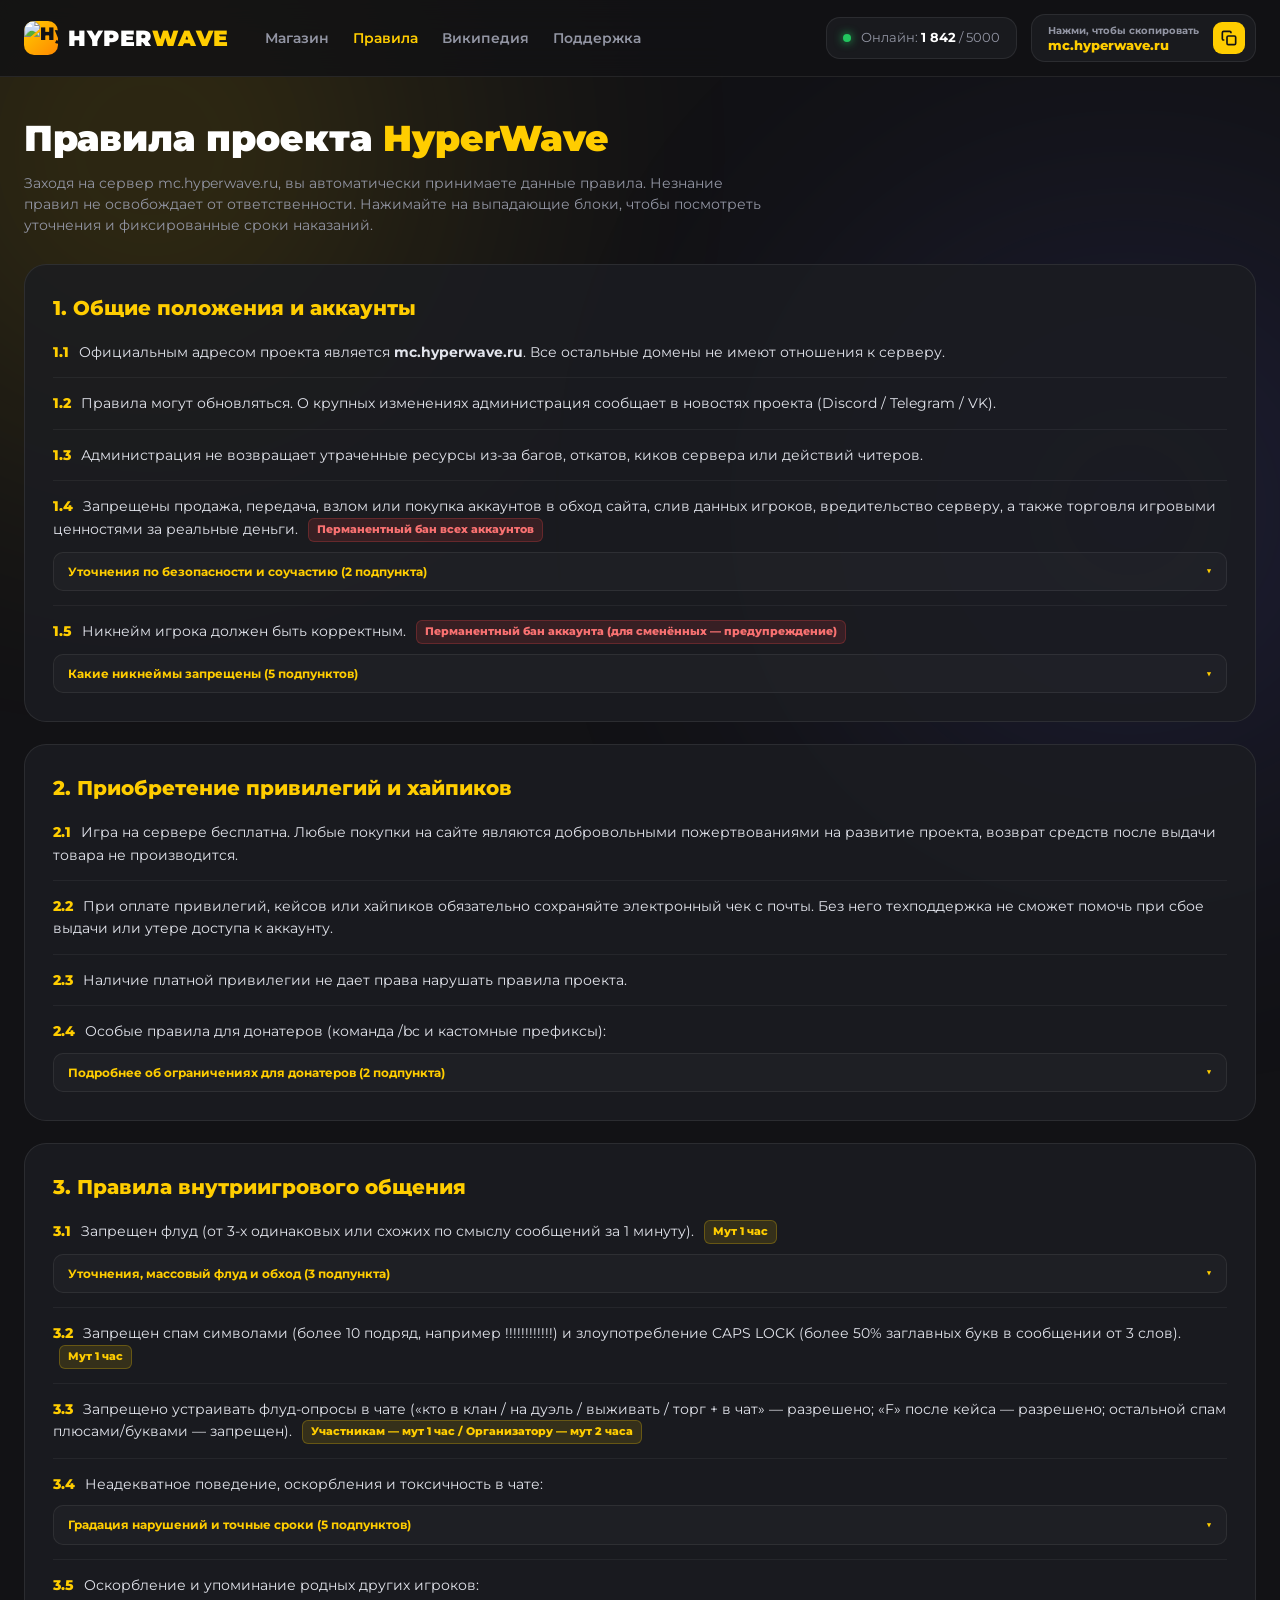
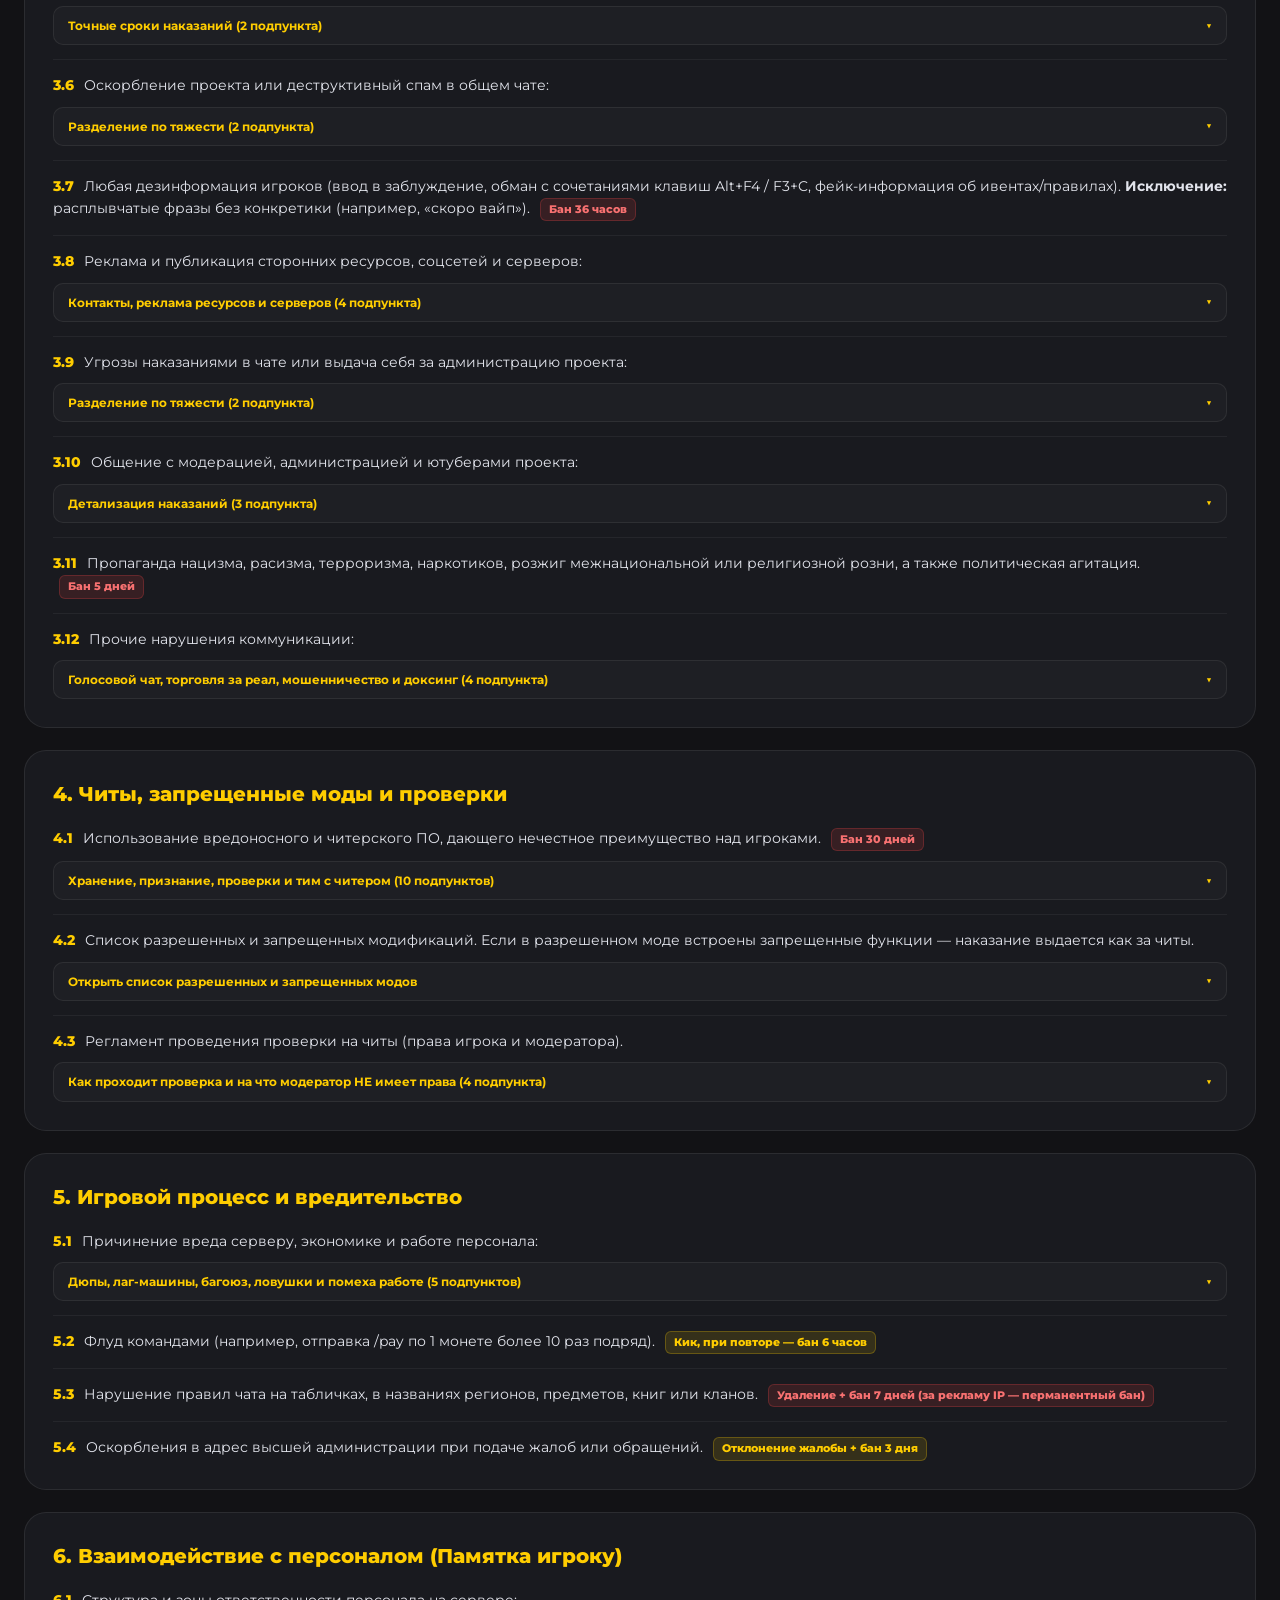
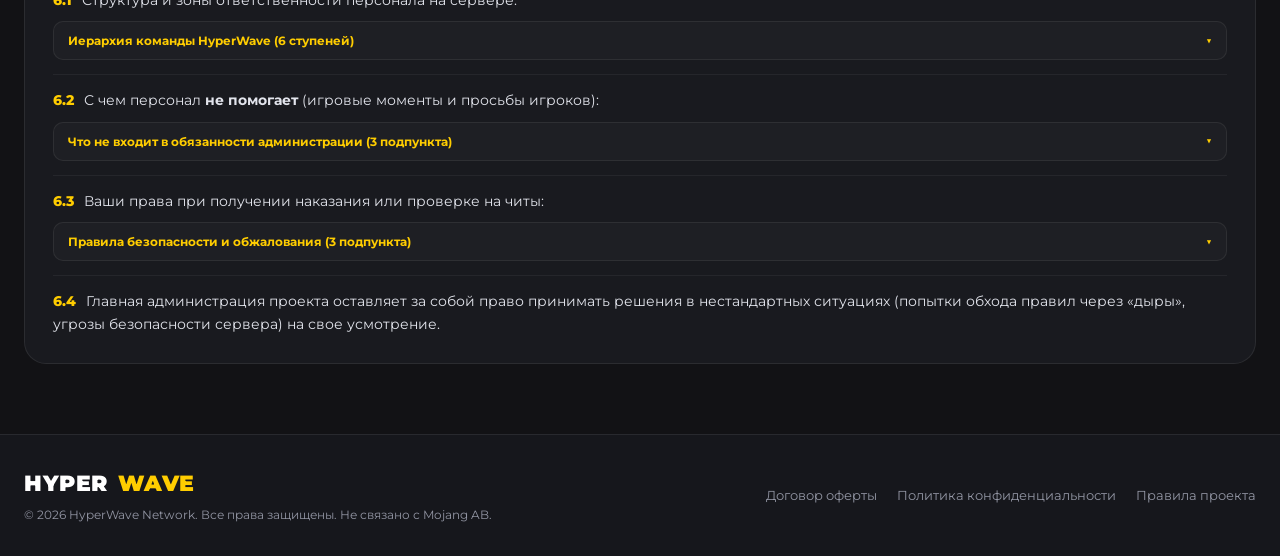
==== commit d23cc1e9: "Update rules.html" ====
--- a/rules.html
+++ b/rules.html
@@ -3,6 +3,7 @@
 <head>
     <meta charset="UTF-8">
     <meta name="viewport" content="width=device-width, initial-scale=1.0, maximum-scale=1.0, user-scalable=no">
+    <link rel="icon" type="image/png" href="logo.png">
     <title>HyperWave — Правила сервера</title>
     <link rel="stylesheet" href="style.css">
     <link href="https://fonts.googleapis.com/css2?family=Montserrat:wght@500;600;700;800;900&display=swap" rel="stylesheet">
@@ -192,7 +193,7 @@
         <div class="container nav-inner">
             <div class="nav-left">
                 <a href="index.html" class="logo">
-                    <span class="logo-badge">⚡</span>
+                    <img src="logo.png" alt="HyperWave" class="logo-badge">
                     <span class="logo-text">HYPER<span class="accent">WAVE</span></span>
                 </a>
                 <nav class="nav-links">
@@ -231,7 +232,7 @@
         </div>
 
         <div class="rules-container">
-            <!-- 1. Общие положения -->
+            <!-- 1 Общие положения -->
             <section class="rule-card">
                 <h2>1. Общие положения и аккаунты</h2>
                 <div class="rule-list">
--- a/style.css
+++ b/style.css
@@ -15,12 +15,15 @@
     --radius-sm: 10px;
 }
 
+*, *::before, *::after {
+    box-sizing: border-box;
+    -webkit-tap-highlight-color: transparent;
+}
+
 * {
-    box-sizing: border-box;
     margin: 0;
     padding: 0;
     font-family: 'Montserrat', sans-serif;
-    -webkit-tap-highlight-color: transparent;
 }
 
 html {
@@ -83,13 +86,14 @@
     display: flex;
     justify-content: space-between;
     align-items: center;
-    gap: 20px;
+    gap: 12px;
 }
 
 .nav-left {
     display: flex;
     align-items: center;
     gap: 36px;
+    min-width: 0;
 }
 
 .logo {
@@ -101,6 +105,7 @@
     align-items: center;
     gap: 10px;
     letter-spacing: 0.5px;
+    white-space: nowrap;
 }
 
 .logo-badge {
@@ -113,6 +118,7 @@
     align-items: center;
     justify-content: center;
     font-size: 18px;
+    flex-shrink: 0;
 }
 
 .nav-links {
@@ -140,6 +146,7 @@
     display: flex;
     align-items: center;
     gap: 14px;
+    flex-shrink: 0;
 }
 
 .online-pill {
@@ -152,6 +159,7 @@
     display: flex;
     align-items: center;
     gap: 10px;
+    white-space: nowrap;
 }
 
 .online-pill strong {
@@ -247,6 +255,7 @@
     font-size: 12px;
     font-weight: 800;
     line-height: 1;
+    white-space: nowrap;
     background: linear-gradient(135deg, rgba(255, 123, 0, 0.22), rgba(255, 68, 0, 0.12)) !important;
     color: #ff9d3b !important;
     border: 1px solid rgba(255, 123, 0, 0.4) !important;
@@ -299,6 +308,7 @@
     display: inline-flex;
     align-items: center;
     justify-content: center;
+    white-space: nowrap;
 }
 
 .btn-primary:hover {
@@ -326,6 +336,7 @@
 .hero-ip-text {
     font-weight: 800;
     font-size: 14px;
+    white-space: nowrap;
 }
 
 .hero-ip-copy {
@@ -335,6 +346,7 @@
     border-radius: 8px;
     font-size: 12px;
     font-weight: 700;
+    white-space: nowrap;
 }
 
 .hero-art-card {
@@ -358,6 +370,7 @@
     border-radius: var(--radius-lg);
     padding: 30px;
     transition: box-shadow 0.4s ease, border-color 0.4s ease;
+    overflow: hidden;
 }
 
 .currency-section.tier-5  { box-shadow: 0 0 25px rgba(255, 205, 0, 0.1); border-color: rgba(255, 205, 0, 0.25); }
@@ -379,6 +392,7 @@
     display: flex;
     align-items: center;
     gap: 16px;
+    min-width: 0;
 }
 
 .currency-icon {
@@ -427,8 +441,9 @@
 .currency-right-stats {
     display: flex;
     align-items: center;
-    gap: 14px;
+    gap: 12px;
     justify-content: flex-end;
+    min-width: 0;
 }
 
 .bonus-badge {
@@ -440,6 +455,7 @@
     border-radius: 10px;
     box-shadow: 0 4px 14px rgba(34, 197, 94, 0.35);
     white-space: nowrap;
+    flex-shrink: 0;
 }
 
 .currency-big-counter {
@@ -451,15 +467,17 @@
     display: flex;
     align-items: baseline;
     gap: 6px;
+    white-space: nowrap;
 }
 
 .currency-big-counter small {
     font-size: 15px;
     color: var(--text-muted);
     font-weight: 700;
-}
-
-/* === ПОЛЗУНОК ВАЛЮТЫ (КРОССБРАУЗЕРНЫЙ + МОБИЛЬНЫЙ) === */
+    white-space: nowrap;
+}
+
+/* === ПОЛЗУНОК ВАЛЮТЫ === */
 .slider-container {
     margin: 22px 0;
     padding: 8px 0;
@@ -530,10 +548,11 @@
     font-weight: 700;
     cursor: pointer;
     transition: 0.2s ease-out;
-    display: flex;
+    display: inline-flex;
     align-items: center;
     justify-content: center;
     gap: 6px;
+    white-space: nowrap;
 }
 
 .preset-btn .mini-tag {
@@ -543,6 +562,7 @@
     font-weight: 800;
     padding: 2px 6px;
     border-radius: 5px;
+    white-space: nowrap;
 }
 
 .preset-btn:hover {
@@ -573,12 +593,17 @@
     flex-wrap: wrap;
 }
 
+.calc-field {
+    min-width: 0;
+}
+
 .calc-field label {
     display: block;
     font-size: 11px;
     color: var(--text-muted);
     margin-bottom: 6px;
     font-weight: 700;
+    white-space: nowrap;
 }
 
 .calc-field input {
@@ -606,7 +631,7 @@
     height: 46px;
     display: inline-flex;
     align-items: center;
-    gap: 8px;
+    gap: 6px;
     width: auto;
     max-width: 100%;
     font-size: 16px;
@@ -621,6 +646,11 @@
     font-size: 16px;
     font-weight: 800;
     color: var(--text-main);
+    white-space: nowrap;
+}
+
+.coins-breakdown {
+    white-space: nowrap;
 }
 
 .coins-breakdown .bonus-plus {
@@ -661,6 +691,7 @@
 }
 
 .btn-currency-buy.tier-5 {
+    --base-scale: 1.03;
     transform: scale(1.03);
     box-shadow: 0 0 20px rgba(255, 205, 0, 0.35);
 }
@@ -695,7 +726,7 @@
 
 @keyframes btnGlowPulse {
     0%, 100% { transform: scale(var(--base-scale, 1)); filter: brightness(1); }
-    50%      { transform: scale(calc(var(--base-scale, 1) + 0.03)); filter: brightness(1.12); }
+    50%      { transform: scale(calc(var(--base-scale, 1) + 0.02)); filter: brightness(1.1); }
 }
 
 .btn-currency-buy::after {
@@ -733,7 +764,7 @@
 
 @keyframes shockwavePulse {
     0%   { transform: scale(1); opacity: 1; }
-    100% { transform: scale(1.35, 1.6); opacity: 0; }
+    100% { transform: scale(1.18, 1.45); opacity: 0; }
 }
 
 .buy-particle {
@@ -741,7 +772,7 @@
     left: 0;
     top: 0;
     color: #ffcd00;
-    filter: drop-shadow(0 0 6px rgba(255, 205, 0, 0.95)) drop-shadow(0 0 12px rgba(255, 255, 255, 0.5));
+    filter: drop-shadow(0 0 4px rgba(255, 205, 0, 0.8));
     pointer-events: none;
     will-change: transform, opacity;
     animation: particleBurst 1.2s cubic-bezier(0.16, 1, 0.3, 1) infinite;
@@ -924,6 +955,7 @@
     text-transform: uppercase;
     letter-spacing: 1px;
     color: var(--text-muted);
+    white-space: nowrap;
 }
 
 .products-grid {
@@ -988,7 +1020,6 @@
     transform-origin: center;
     will-change: transform, filter;
     overflow: visible !important;
-    transition: transform 0.45s cubic-bezier(0.22, 1, 0.36, 1), filter 0.35s ease;
 }
 
 .product-card:hover .product-art svg {
@@ -1035,6 +1066,7 @@
     font-size: 18px;
     font-weight: 900;
     color: var(--text-main);
+    white-space: nowrap;
 }
 
 .btn-card-buy {
@@ -1047,6 +1079,7 @@
     font-weight: 800;
     cursor: pointer;
     transition: 0.2s ease-out;
+    white-space: nowrap;
 }
 
 .btn-card-buy:hover {
@@ -1412,6 +1445,8 @@
     display: flex;
     align-items: center;
     justify-content: center;
+    transform: translateZ(0);
+    will-change: transform;
 }
 
 .wave-ring {
@@ -1538,7 +1573,7 @@
     }
 
     .container {
-        padding: 0 14px;
+        padding: 0 12px;
     }
 
     .navbar {
@@ -1546,14 +1581,15 @@
     }
 
     .logo {
-        font-size: 18px;
-        gap: 8px;
+        font-size: 16px;
+        gap: 7px;
     }
 
     .logo-badge {
-        width: 30px;
-        height: 30px;
-        font-size: 15px;
+        width: 28px;
+        height: 28px;
+        font-size: 14px;
+        border-radius: 8px;
     }
 
     .ip-header-btn {
@@ -1561,18 +1597,19 @@
     }
 
     .online-pill {
-        padding: 6px 12px;
+        padding: 6px 10px;
         font-size: 11px;
         gap: 6px;
+        white-space: nowrap;
     }
 
     .hero-banner {
-        margin-top: 16px;
-        padding: 22px 18px;
+        margin-top: 14px;
+        padding: 20px 16px;
     }
 
     .hero-content h1 {
-        font-size: 26px;
+        font-size: 25px;
     }
 
     .hero-content p {
@@ -1591,47 +1628,78 @@
     }
 
     .currency-section {
-        margin-top: 18px;
-        padding: 20px 16px;
-    }
+    margin-top: 28px;
+    background: var(--bg-surface);
+    backdrop-filter: blur(12px);
+    -webkit-backdrop-filter: blur(12px);
+    border: 1px solid var(--border);
+    border-radius: var(--radius-lg);
+    padding: 30px;
+    transition: box-shadow 0.4s ease, border-color 0.4s ease;
+    overflow: hidden;
+    transform: translateZ(0);
+}
 
     .currency-title-block {
         align-items: flex-start;
-        gap: 12px;
+        gap: 10px;
     }
 
     .currency-icon {
-        width: 40px;
-        height: 40px;
+        width: 38px;
+        height: 38px;
     }
 
     .currency-title-block h2 {
-        font-size: 17px;
+        font-size: 16px;
+        line-height: 1.3;
+    }
+
+    .rate-info {
+        font-size: 12px;
+        white-space: nowrap;
     }
 
     .currency-right-stats {
         width: 100%;
         justify-content: space-between;
         background: var(--bg-input);
-        padding: 10px 14px;
+        padding: 10px 12px;
         border-radius: var(--radius-md);
         border: 1px solid var(--border);
+        gap: 8px;
+    }
+
+    .bonus-badge {
+        font-size: 11px;
+        padding: 5px 9px;
     }
 
     .currency-big-counter {
-        font-size: 24px;
+        font-size: clamp(18px, 5.4vw, 22px);
+        gap: 5px;
         margin-left: auto;
+    }
+
+    .currency-big-counter small {
+        font-size: clamp(12px, 3.6vw, 14px);
     }
 
     .preset-buttons {
         display: grid;
-        grid-template-columns: repeat(3, 1fr);
-        gap: 8px;
+        grid-template-columns: repeat(3, minmax(0, 1fr));
+        gap: 7px;
     }
 
     .preset-btn {
-        padding: 9px 6px;
-        font-size: 12px;
+        padding: 9px 4px;
+        font-size: 11px;
+        gap: 4px;
+    }
+
+    .preset-btn .mini-tag {
+        font-size: 9px;
+        padding: 2px 4px;
     }
 
     .currency-bottom {
@@ -1642,36 +1710,64 @@
 
     .calc-inputs {
         display: grid;
-        grid-template-columns: 1fr auto 1fr;
-        gap: 8px;
+        grid-template-columns: minmax(82px, 0.36fr) auto minmax(0, 1fr);
+        gap: 7px;
         align-items: end;
+    }
+
+    .calc-field label {
+        font-size: 10px;
     }
 
     .calc-field input {
         width: 100%;
-        padding: 10px 12px;
-        font-size: 15px;
+        padding: 10px 8px;
+        font-size: 14px;
+        text-align: center;
     }
 
     .coins-output-box {
         width: 100%;
-        padding: 0 12px;
-        font-size: 14px;
+        padding: 0 10px;
+        gap: 4px;
+        justify-content: center;
+    }
+
+    .coins-total-val {
+        font-size: clamp(12px, 3.6vw, 14px);
+    }
+
+    .coins-breakdown {
+        font-size: clamp(10px, 3vw, 12px);
     }
 
     .calc-equals {
         margin-top: 0;
-        padding-bottom: 10px;
-        font-size: 18px;
-    }
-
-    .buy-btn-wrapper,
+        padding-bottom: 11px;
+        font-size: 16px;
+    }
+
+    .buy-btn-wrapper {
+        width: 100%;
+        padding: 2px 4px;
+    }
+
     .btn-currency-buy {
         width: 100%;
+        padding: 14px 16px;
+    }
+
+    .btn-currency-buy.tier-5,
+    .btn-currency-buy.tier-10,
+    .btn-currency-buy.tier-15,
+    .btn-currency-buy.tier-20,
+    .btn-currency-buy.tier-25 {
+        --base-scale: 1.015;
+        transform: scale(1.015);
     }
 
     .shop-wrapper {
-        margin-top: 30px;
+        margin-top: 28px;
         margin-bottom: 36px;
     }
 
@@ -1779,6 +1875,7 @@
         font-weight: 700;
         cursor: pointer;
         transition: color 0.2s ease;
+        white-space: nowrap;
     }
 
     .tabbar-item svg {
@@ -1790,4 +1887,21 @@
     .tabbar-item:active {
         color: var(--accent);
     }
-}
+
+    /* Анимация иконок только для устройств с поддержкой наведения (ПК) */
+@media (hover: hover) {
+    .product-card:hover .product-art svg {
+        filter: drop-shadow(0 0 12px rgba(255, 255, 255, 0.75));
+    }
+    .product-card:hover .anim-fusion svg {
+        transform: scale(1.15);
+    }
+}
+
+/* На мобильных и тач-устройствах анимации полностью отключены */
+@media (hover: none) {
+    .product-card .product-art svg {
+        animation: none !important;
+        transform: none !important;
+    }
+}
